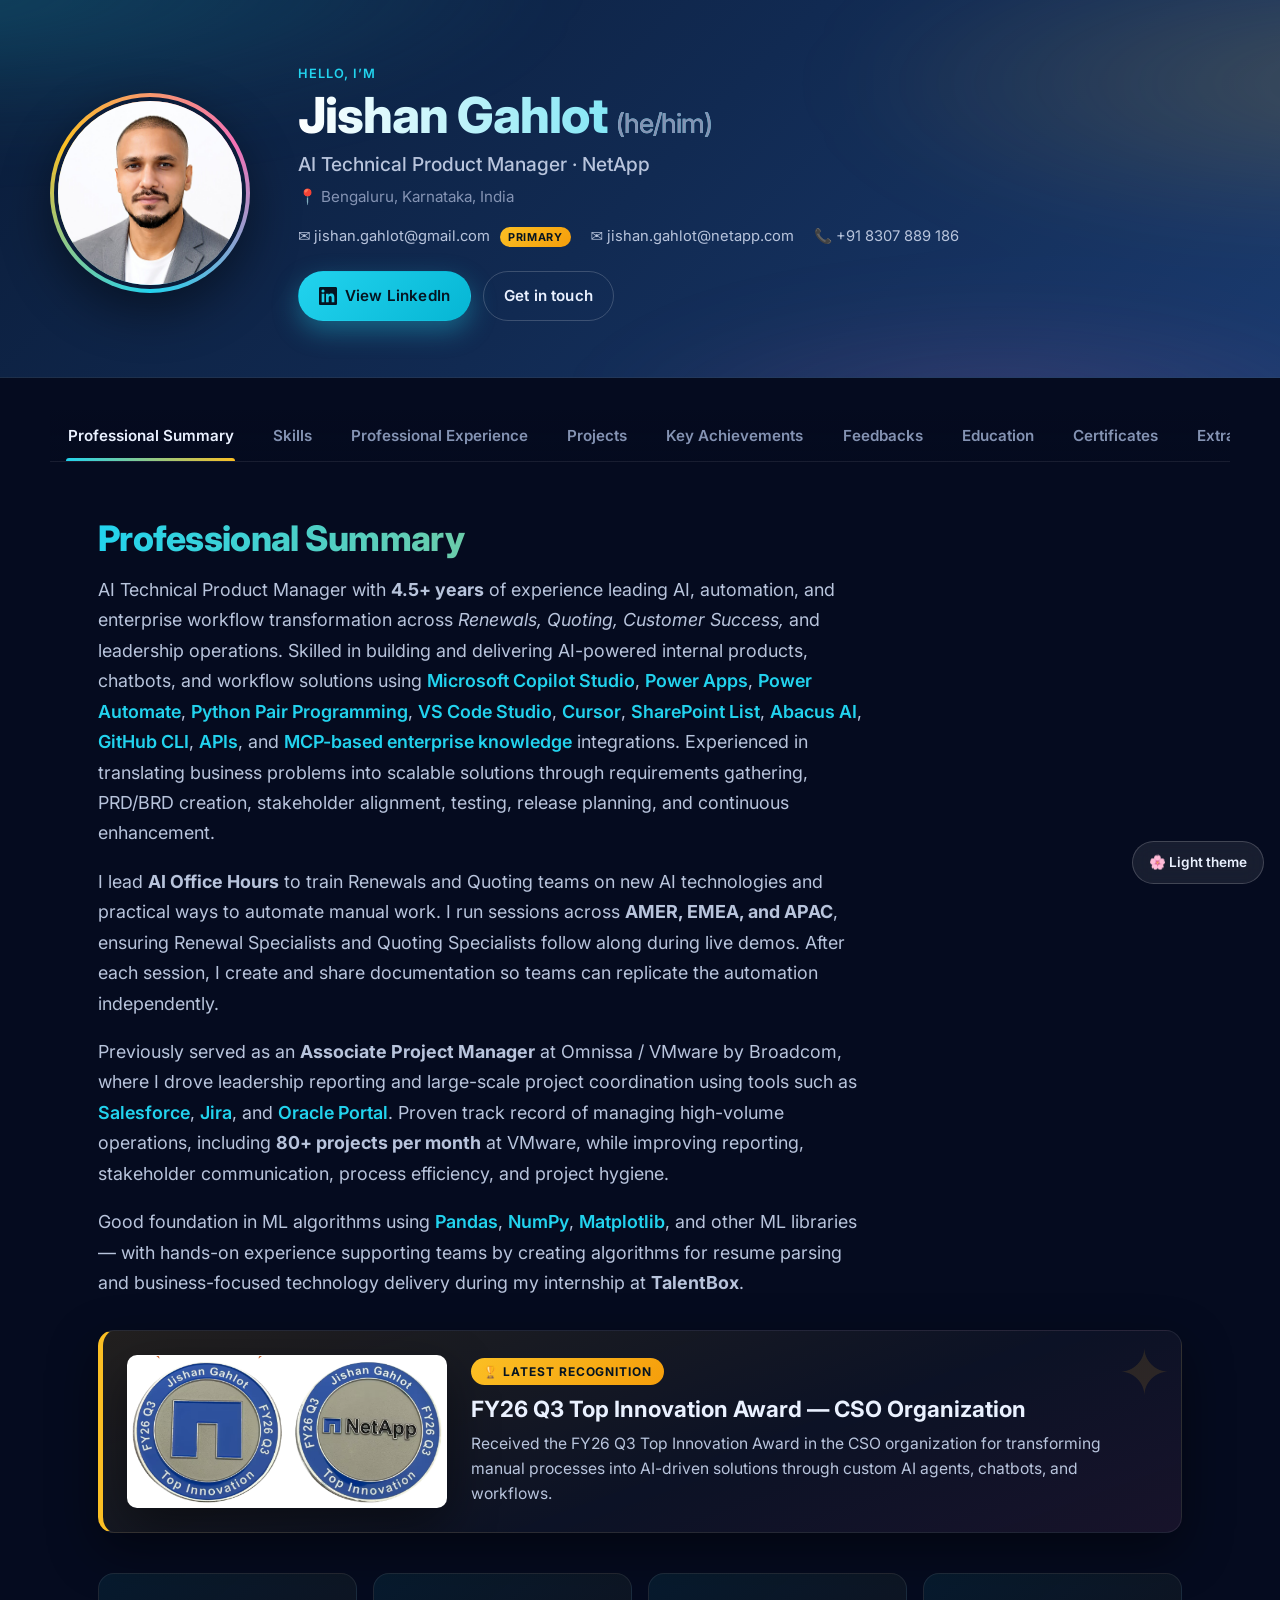
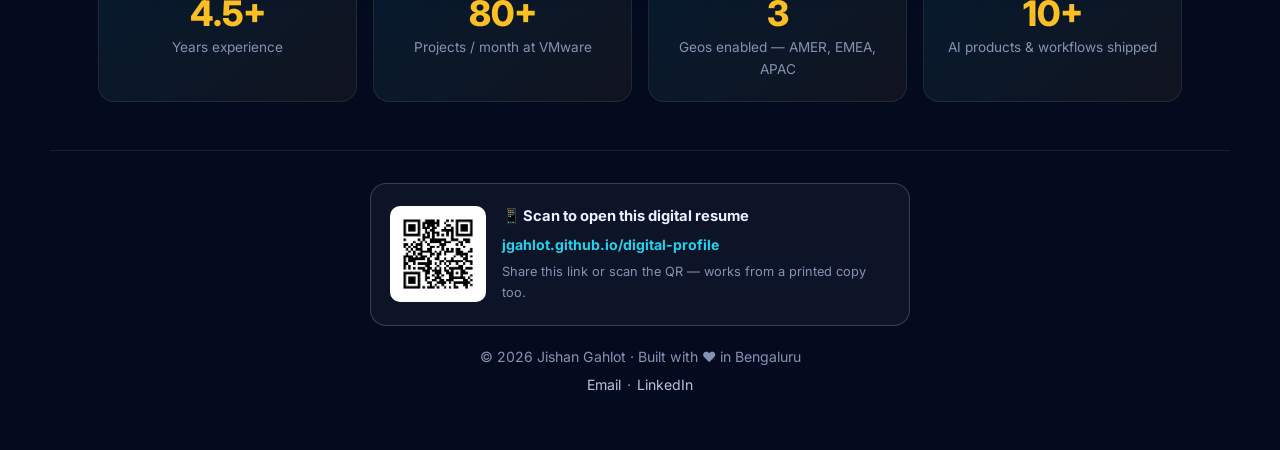
==== backup-dark/index.html @ 02ff3ec1 "Optimize new profile image and add circular popup lightbox Co-authored-by: Cursor <cursoragent@curso" ====
<!DOCTYPE html>
<html lang="en">
<head>
  <meta charset="UTF-8" />
  <meta name="viewport" content="width=device-width, initial-scale=1.0" />
  <meta name="description" content="Jishan Gahlot — AI Technical Product Manager at NetApp. Digital resume showcasing AI products, automation, and program management." />
  <title>Jishan Gahlot · AI Technical Product Manager</title>
  <link rel="stylesheet" href="styles.css" />
  <link rel="preconnect" href="https://fonts.googleapis.com" />
  <link rel="preconnect" href="https://fonts.gstatic.com" crossorigin />
  <link href="https://fonts.googleapis.com/css2?family=Inter:wght@300;400;500;600;700;800&family=JetBrains+Mono:wght@400;600&display=swap" rel="stylesheet" />
</head>
<body>
  <a class="skip-link" href="#main">Skip to content</a>
  <a class="theme-switch" href="../index.html" title="View Ghibli light theme">🌸 Light theme</a>

  <header class="hero" role="banner">
    <div class="hero__bg" aria-hidden="true"></div>
    <div class="hero__inner">
      <div class="hero__avatar">
        <img class="js-lightbox-trigger" src="../Jishan_Badge_Picture_optimized.jpg" alt="Portrait of Jishan Gahlot"
          width="800" height="800" fetchpriority="high" decoding="async"
          data-lightbox-src="../Jishan_Badge_Picture_popup.jpg"
          data-lightbox-alt="Portrait of Jishan Gahlot"
          data-lightbox-label="Open larger profile picture"
          data-lightbox-shape="circle" />
        <span class="hero__pulse" aria-hidden="true"></span>
      </div>
      <div class="hero__intro">
        <p class="hero__eyebrow">Hello, I&rsquo;m</p>
        <h1 class="hero__name">Jishan Gahlot <span class="hero__pronoun">(he/him)</span></h1>
        <p class="hero__title">AI Technical Product Manager · NetApp</p>
        <p class="hero__location">📍 Bengaluru, Karnataka, India</p>
        <ul class="hero__contact" aria-label="Contact information">
          <li><a href="mailto:jishan.gahlot@gmail.com">✉️ jishan.gahlot@gmail.com <span class="badge-primary">Primary</span></a></li>
          <li><a href="mailto:jishan.gahlot@netapp.com">✉️ jishan.gahlot@netapp.com</a></li>
          <li><a href="tel:+918307889186">📞 +91 8307 889 186</a></li>
        </ul>
        <div class="hero__actions">
          <a class="btn btn--primary" href="https://www.linkedin.com/in/jishangahlot" target="_blank" rel="noopener noreferrer" aria-label="Open LinkedIn profile in new tab">
            <svg viewBox="0 0 24 24" width="18" height="18" aria-hidden="true" fill="currentColor"><path d="M20.45 20.45h-3.55v-5.57c0-1.33-.02-3.04-1.85-3.04-1.85 0-2.13 1.45-2.13 2.94v5.67H9.37V9h3.41v1.56h.05c.47-.9 1.64-1.85 3.37-1.85 3.6 0 4.26 2.37 4.26 5.45v6.29zM5.34 7.43a2.06 2.06 0 1 1 0-4.12 2.06 2.06 0 0 1 0 4.12zM7.12 20.45H3.56V9h3.56v11.45zM22.22 0H1.77C.79 0 0 .77 0 1.72v20.56C0 23.23.79 24 1.77 24h20.45c.98 0 1.78-.77 1.78-1.72V1.72C24 .77 23.2 0 22.22 0z"/></svg>
            View LinkedIn
          </a>
          <a class="btn btn--ghost" href="mailto:jishan.gahlot@gmail.com">Get in touch</a>
        </div>
      </div>
    </div>
  </header>

  <main id="main">
    <nav class="tabs" role="tablist" aria-label="Resume sections">
      <button class="tab is-active" role="tab" aria-selected="true" aria-controls="panel-summary" id="tab-summary" tabindex="0">Professional Summary</button>
      <button class="tab" role="tab" aria-selected="false" aria-controls="panel-skills" id="tab-skills" tabindex="-1">Skills</button>
      <button class="tab" role="tab" aria-selected="false" aria-controls="panel-experience" id="tab-experience" tabindex="-1">Professional Experience</button>
      <button class="tab" role="tab" aria-selected="false" aria-controls="panel-projects" id="tab-projects" tabindex="-1">Projects</button>
      <button class="tab" role="tab" aria-selected="false" aria-controls="panel-achievements" id="tab-achievements" tabindex="-1">Key Achievements</button>
      <button class="tab" role="tab" aria-selected="false" aria-controls="panel-feedbacks" id="tab-feedbacks" tabindex="-1">Feedbacks</button>
      <button class="tab" role="tab" aria-selected="false" aria-controls="panel-education" id="tab-education" tabindex="-1">Education</button>
      <button class="tab" role="tab" aria-selected="false" aria-controls="panel-certificates" id="tab-certificates" tabindex="-1">Certificates</button>
      <button class="tab" role="tab" aria-selected="false" aria-controls="panel-extras" id="tab-extras" tabindex="-1">Extra-Curricular</button>
    </nav>

    <section class="panels">
      <!-- Summary -->
      <article class="panel is-active" role="tabpanel" id="panel-summary" aria-labelledby="tab-summary">
        <h2 class="panel__title">Professional Summary</h2>
        <p class="panel__lead">
          AI Technical Product Manager with <strong>4.5+ years</strong> of experience leading AI, automation, and enterprise workflow transformation across <em>Renewals, Quoting, Customer Success,</em> and leadership operations. Skilled in building and delivering AI-powered internal products, chatbots, and workflow solutions using
          <span class="hl">Microsoft Copilot Studio</span>, <span class="hl">Power Apps</span>,
          <span class="hl">Power Automate</span>, <span class="hl">Python Pair Programming</span>,
          <span class="hl">VS Code Studio</span>, <span class="hl">Cursor</span>,
          <span class="hl">SharePoint List</span>, <span class="hl">Abacus AI</span>,
          <span class="hl">GitHub CLI</span>, <span class="hl">APIs</span>, and
          <span class="hl">MCP-based enterprise knowledge</span> integrations. Experienced in translating business problems into scalable solutions through requirements gathering, PRD/BRD creation, stakeholder alignment, testing, release planning, and continuous enhancement.
        </p>
        <p class="panel__lead">
          I lead <strong>AI Office Hours</strong> to train Renewals and Quoting teams on new AI technologies and practical ways to automate manual work. I run sessions across <strong>AMER, EMEA, and APAC</strong>, ensuring Renewal Specialists and Quoting Specialists follow along during live demos. After each session, I create and share documentation so teams can replicate the automation independently.
        </p>
        <p class="panel__lead">
          Previously served as an <strong>Associate Project Manager</strong> at Omnissa / VMware by Broadcom, where I drove leadership reporting and large-scale project coordination using tools such as <span class="hl">Salesforce</span>, <span class="hl">Jira</span>, and <span class="hl">Oracle Portal</span>. Proven track record of managing high-volume operations, including <strong>80+ projects per month</strong> at VMware, while improving reporting, stakeholder communication, process efficiency, and project hygiene.
        </p>
        <p class="panel__lead">
          Good foundation in ML algorithms using <span class="hl">Pandas</span>, <span class="hl">NumPy</span>, <span class="hl">Matplotlib</span>, and other ML libraries — with hands-on experience supporting teams by creating algorithms for resume parsing and business-focused technology delivery during my internship at <strong>TalentBox</strong>.
        </p>

        <div class="featured-award">
          <div class="featured-award__media">
            <img src="../Award.png" alt="FY26 Q3 Top Innovation Award certificate presented to Jishan Gahlot" loading="lazy" />
          </div>
          <div class="featured-award__body">
            <span class="featured-award__ribbon">🏆 Latest Recognition</span>
            <h3>FY26 Q3 Top Innovation Award — CSO Organization</h3>
            <p>Received the FY26 Q3 Top Innovation Award in the CSO organization for transforming manual processes into AI-driven solutions through custom AI agents, chatbots, and workflows.</p>
          </div>
        </div>

        <div class="stats">
          <div class="stat"><span class="stat__num">4.5+</span><span class="stat__lbl">Years experience</span></div>
          <div class="stat"><span class="stat__num">80+</span><span class="stat__lbl">Projects / month at VMware</span></div>
          <div class="stat"><span class="stat__num">3</span><span class="stat__lbl">Geos enabled — AMER, EMEA, APAC</span></div>
          <div class="stat"><span class="stat__num">10+</span><span class="stat__lbl">AI products &amp; workflows shipped</span></div>
        </div>
      </article>

      <!-- Skills -->
      <article class="panel" role="tabpanel" id="panel-skills" aria-labelledby="tab-skills" hidden>
        <h2 class="panel__title">Skills</h2>
        <p class="panel__lead">A blend of product leadership, AI engineering, and operational excellence.</p>

        <div class="skill-groups">
          <div class="skill-group">
            <h3>AI &amp; Automation</h3>
            <ul class="chips">
              <li>Copilot Studio</li><li>Abacus AI</li><li>AI Agents</li>
              <li>Prompt Engineering</li><li>Power Automate</li><li>Power Apps</li>
              <li>APIs &amp; MCP</li><li>AI Engineering</li><li>AI Automation</li>
            </ul>
          </div>
          <div class="skill-group">
            <h3>Product &amp; Program Management</h3>
            <ul class="chips">
              <li>Product / Program Management</li><li>Agile &amp; Waterfall</li>
              <li>OKRs &amp; KPIs</li><li>JIRA</li><li>Confluence</li>
              <li>MS Project, Loop, Lists</li><li>Project Planning &amp; Docs</li>
              <li>PRD / BRD</li><li>Stakeholder Management</li>
              <li>Customer Success Management</li><li>Product Delivery</li>
              <li>Continuous Enhancement</li>
            </ul>
          </div>
          <div class="skill-group">
            <h3>Data &amp; Engineering</h3>
            <ul class="chips">
              <li>Python (Pair Programming)</li><li>Pandas</li><li>NumPy</li>
              <li>Matplotlib</li><li>Data Science</li><li>Machine Learning</li>
              <li>JSON</li><li>Oracle CPQ</li><li>Node.js</li>
            </ul>
          </div>
          <div class="skill-group">
            <h3>Enterprise Platforms</h3>
            <ul class="chips">
              <li>Salesforce SFDC</li><li>SPARK</li><li>Microsoft Teams</li>
              <li>SharePoint</li><li>Power BI</li><li>Business Automation</li>
              <li>Operational Process</li>
            </ul>
          </div>
          <div class="skill-group">
            <h3>Leadership &amp; Delivery</h3>
            <ul class="chips">
              <li>Cross-functional Team Leadership</li><li>Software Developer Management</li>
              <li>Stakeholder Reviews</li><li>Project Review / Hygiene</li>
              <li>Requirements Gathering</li>
            </ul>
          </div>
        </div>
      </article>

      <!-- Experience -->
      <article class="panel" role="tabpanel" id="panel-experience" aria-labelledby="tab-experience" hidden>
        <h2 class="panel__title">Professional Experience</h2>

        <ol class="timeline">
          <li class="tl-item">
            <div class="tl-marker" aria-hidden="true"></div>
            <div class="tl-card">
              <header class="tl-head">
                <h3>AI Technical Product Manager</h3>
                <p class="tl-meta">NetApp India Pvt. Ltd. · Bengaluru · Hybrid</p>
                <span class="tl-date">Dec 2024 — Present</span>
              </header>
              <ul class="tl-bullets">
                <li>Lead design &amp; delivery of AI-powered internal products for Renewals, Quoting, Customer Success, and leadership using Copilot Studio, Power Apps, Power Automate, Teams, Python, SharePoint, Power BI, and Abacus AI.</li>
                <li>Drive AI enablement &amp; adoption via recurring office hours, best-practice sessions, use-case coaching, and feature awareness across global teams.</li>
                <li>Partner with engineering to integrate MCP-based enterprise knowledge sources into Copilot Studio for in-Teams AI assistants.</li>
                <li>Manage end-to-end delivery — requirements, PRD/BRD, reviews, testing, release comms, and continuous enhancement.</li>
                <li>Primary point of contact for Salesforce (SFDC / SPARK) demand intake, troubleshooting, and escalation across CSM, Renewals, and Quoting.</li>
              </ul>

              <h4 class="tl-sub">Selected AI products &amp; workflows shipped</h4>
              <div class="projects">
                <div class="project">
                  <h5>Quoting Policy Chatbot</h5>
                  <p>Copilot Studio agent in Teams delivering instant policy-based answers, renewal guidance, RPP lookup, and quote comparison during live customer conversations.</p>
                </div>
                <div class="project">
                  <h5>IB Review AI Agent</h5>
                  <p>Classifies at-risk accounts (Concerning / Cautious) from SPARK CSM notes; weekly redeploy to surface insights to Geo leaders. Built in Abacus AI &amp; Copilot Studio for platform-fit comparison.</p>
                </div>
                <div class="project">
                  <h5>IB Review AI Workflow</h5>
                  <p>Automated Geo-specific (APAC / EMEA / AMER) at-risk customer reports + tailored emails to leadership — proactive distribution via Abacus AI scheduled trigger and Copilot CLI.</p>
                </div>
                <div class="project">
                  <h5>PVR Justification AI Agent</h5>
                  <p>Reviews uploaded PVR documents against policy criteria and returns structured pre-submission assessments — helping Renewals validate request quality before submission.</p>
                </div>
                <div class="project">
                  <h5>$0 PVR Tracking &amp; Review Agent</h5>
                  <p>Conversational tracker in Teams (Copilot Studio + SharePoint + Power Automate) for approvals, pending requests, rejections, aging, and overall status.</p>
                </div>
                <div class="project">
                  <h5>Quote Validation Tool — Modernized</h5>
                  <p>Modernized legacy Python solution: upgraded libraries, updated Oracle connectivity (thick client), rebuilt as browser-based local experience — improved usability &amp; scalability.</p>
                </div>
                <div class="project">
                  <h5>Customer Sentiment &amp; Account Health</h5>
                  <p>AI-driven sentiment + churn-risk insights at Geo and District levels for Renewals, CSM, and SAM leadership ahead of renewal planning.</p>
                </div>
              </div>

              <p class="tl-stack"><strong>Core stack:</strong> Copilot Studio · Power Apps · Power Automate · SharePoint · Abacus AI · Python · Pandas · NumPy · Matplotlib · JSON · API &amp; MCP · Oracle CPQ · Salesforce (SFDC / SPARK) · PRD / BRD</p>
            </div>
          </li>

          <li class="tl-item">
            <div class="tl-marker" aria-hidden="true"></div>
            <div class="tl-card">
              <header class="tl-head">
                <h3>Technical Program Manager</h3>
                <p class="tl-meta">NetApp India Pvt. Ltd. · Bengaluru</p>
                <span class="tl-date">NetApp · earlier tenure</span>
              </header>
              <ul class="tl-bullets">
                <li>Guided business users on applying AI capabilities in day-to-day workflows; supported readiness for AI-driven transformation.</li>
                <li>Managed recurring customer onboarding &amp; sentiment reporting — leadership-ready reports for tracking and decision support.</li>
                <li>Performed churn tracking and customer trend analysis to give leadership visibility into movement, sentiment, and retention risks.</li>
                <li>Coordinated CSM onboarding updates &amp; Salesforce process changes — report prep, stakeholder communication, validation.</li>
                <li>Supported operational process improvement by aligning reporting, stakeholder requests, and system update validation with business needs.</li>
              </ul>
            </div>
          </li>

          <li class="tl-item">
            <div class="tl-marker" aria-hidden="true"></div>
            <div class="tl-card">
              <header class="tl-head">
                <h3>Associate Project Manager</h3>
                <p class="tl-meta">Omnissa · VMware by Broadcom · Bengaluru · Hybrid</p>
                <span class="tl-date">Sep 2021 — Dec 2024</span>
              </header>
              <ul class="tl-bullets">
                <li>Omnissa became a standalone organization derived from VMware by Broadcom.</li>
                <li>Led and coordinated digital workspace project management activities end-to-end.</li>
                <li>Utilized tools like <strong>PSXi JIRA, Oracle ERP, Salesforce (SFDC)</strong>, and Microsoft List, Project, and Excel for project tracking and reporting; created new projects on Salesforce (SFDC) and initiated the process.</li>
                <li>Managed project timelines, budgets, and resources for successful delivery.</li>
                <li>Successfully managed and coordinated an average of <strong>80 projects per month</strong>, overseeing all phases from initiation to closure.</li>
                <li>Conducted weekly performance analysis and recommended improvements.</li>
                <li>Served as the primary client contact, ensuring high-quality service.</li>
                <li>Monitored project health, progress, and financials, proactively addressing risks.</li>
                <li>Facilitated communication between consultants and clients for alignment.</li>
                <li>Delivered weekly status reports highlighting progress and next steps.</li>
              </ul>
            </div>
          </li>

          <li class="tl-item">
            <div class="tl-marker" aria-hidden="true"></div>
            <div class="tl-card">
              <header class="tl-head">
                <h3>Data Scientist, Intern</h3>
                <p class="tl-meta">Talentbox Labs · Bengaluru · Online</p>
                <span class="tl-date">Jul 2020 — Dec 2020</span>
              </header>
              <ul class="tl-bullets">
                <li>6-month internship spanning Data Science, Machine Learning, and Web Scraping.</li>
                <li>Developed and implemented ML algorithms that improved resume parsing accuracy.</li>
                <li>Conducted sentiment analysis on parsed resumes to surface actionable insights.</li>
                <li>Consistently exceeded expectations and delivered the project on time.</li>
              </ul>
            </div>
          </li>
        </ol>
      </article>

      <!-- Projects -->
      <article class="panel" role="tabpanel" id="panel-projects" aria-labelledby="tab-projects" hidden>
        <h2 class="panel__title">Projects</h2>
        <p class="panel__lead">A detailed look at the AI products and workflows I&rsquo;ve designed, built, and shipped — what each does, who it helps, and how it works under the hood.</p>

        <div class="proj-grid">

          <article class="proj-card">
            <header class="proj-card__head">
              <h3>Quoting Policy Chatbot</h3>
              <ul class="proj-tags"><li>Copilot Studio</li><li>Microsoft Teams</li><li>RPP data</li></ul>
            </header>
            <p class="proj-lead"><strong>What I built —</strong> A Copilot Studio AI agent that provides instant, policy-based answers to support Renewal and Quoting teams during live customer conversations.</p>
            <div class="proj-meta">
              <div><span class="proj-meta__label">Who it helps</span><p>Renewal Specialists, Quoting Specialists, and stakeholders who need fast access to policy and configuration details.</p></div>
              <div><span class="proj-meta__label">When to use</span><p>When a specialist needs quick policy clarification, RPP data lookup, or fast validation support without manual file searching.</p></div>
            </div>
            <div class="proj-how">
              <span class="proj-meta__label">How it works</span>
              <ol>
                <li>Ask a question in the chatbot (Teams / Copilot).</li>
                <li>Retrieve policy answers and RPP details (including item-number configurations).</li>
                <li>Upload old vs. new quotes to compare differences (quote validation support).</li>
              </ol>
            </div>
            <div class="proj-foot">
              <div><span class="proj-meta__label">Inputs</span><p>User questions, RPP data sources / files, and optional quote files (old and new).</p></div>
              <div><span class="proj-meta__label">Outputs</span><p>Instant answers, configuration details, and quote comparison results.</p></div>
              <div><span class="proj-meta__label">Tools / Integrations</span><p>Copilot Studio; Microsoft Teams / Copilot. Extensible to Salesforce, Microsoft tools, Oracle, and other systems.</p></div>
            </div>
            <p class="proj-status"><strong>Status / Notes:</strong> Designed for fast access during calls and to reduce manual searching in large files.</p>
          </article>

          <article class="proj-card">
            <header class="proj-card__head">
              <h3>IB Review AI Agent</h3>
              <ul class="proj-tags"><li>Abacus AI</li><li>Copilot Studio</li><li>SPARK</li><li>Weekly refresh</li></ul>
            </header>
            <p class="proj-lead"><strong>What I built —</strong> An AI agent that monitors at-risk customers using the IB Review data file in SPARK and surfaces actionable insights for leaders.</p>
            <div class="proj-meta">
              <div><span class="proj-meta__label">Who it helps</span><p>Geo leaders, managers, and stakeholders who need visibility into customer risk signals captured by CSMs.</p></div>
              <div><span class="proj-meta__label">When to use</span><p>When reviewing customer health / risk trends and prioritizing outreach across regions and districts.</p></div>
            </div>
            <div class="proj-how">
              <span class="proj-meta__label">How it works</span>
              <ol>
                <li>Consumes the IB Review file from SPARK (CSM call notes / inputs).</li>
                <li>Classifies accounts — Concerning / Cautious as at-risk; Neutral / Positive otherwise.</li>
                <li>Publishes refreshed insights after the weekly data update.</li>
              </ol>
            </div>
            <div class="proj-foot">
              <div><span class="proj-meta__label">Inputs</span><p>IB Review data file in SPARK; CSM-provided customer notes / signals.</p></div>
              <div><span class="proj-meta__label">Outputs</span><p>Customer risk classification and an at-a-glance view for monitoring by Geo / district.</p></div>
              <div><span class="proj-meta__label">Tools / Platforms</span><p>Implemented in both Abacus AI and Copilot Studio to compare platform fit and user experience.</p></div>
            </div>
            <p class="proj-status"><strong>Refresh cadence:</strong> Source file is refreshed every Monday; I redeploy the agent weekly for updated insights.</p>
          </article>

          <article class="proj-card">
            <header class="proj-card__head">
              <h3>IB Review AI Workflow</h3>
              <ul class="proj-tags"><li>Abacus AI</li><li>Copilot CLI</li><li>Excel</li><li>Automated email</li></ul>
            </header>
            <p class="proj-lead"><strong>What I built —</strong> An automated workflow version of the IB Review AI Agent that proactively emails at-risk customer details to Renewals Geo leaders.</p>
            <div class="proj-meta">
              <div><span class="proj-meta__label">Who it helps</span><p>Renewals Geo leaders and managers who need scheduled visibility into at-risk accounts.</p></div>
              <div><span class="proj-meta__label">When to use</span><p>When you want proactive, recurring distribution of at-risk accounts (instead of users opening a tool and checking manually).</p></div>
            </div>
            <div class="proj-how">
              <span class="proj-meta__label">How it works</span>
              <ol>
                <li>Identifies at-risk accounts (Concerning and Cautious).</li>
                <li>Filters by Renewals Geo (APAC, EMEA, AMER).</li>
                <li>Generates three separate &ldquo;At-Risk&rdquo; Excel files — one per Geo.</li>
                <li>Drafts a tailored email per Geo and sends it with the file attached.</li>
              </ol>
            </div>
            <div class="proj-foot">
              <div><span class="proj-meta__label">Inputs</span><p>IB Review dataset; classification logic; Geo mapping for APAC / EMEA / AMER.</p></div>
              <div><span class="proj-meta__label">Outputs</span><p>3 Geo-specific Excel files + 3 emails sent to the appropriate Geo leaders.</p></div>
              <div><span class="proj-meta__label">Platforms</span><p>Abacus AI (scheduled trigger, daily emails) and Copilot CLI (local command to trigger and send emails).</p></div>
            </div>
            <p class="proj-status"><strong>Status / Notes:</strong> Copilot CLI is a good short-term option (runs locally); Abacus AI supports fully scheduled delivery.</p>
          </article>

          <article class="proj-card">
            <header class="proj-card__head">
              <h3>PVR Justification AI Agent</h3>
              <ul class="proj-tags"><li>Abacus AI</li><li>Copilot Studio</li><li>PDF parsing</li></ul>
            </header>
            <p class="proj-lead"><strong>What I built —</strong> An AI agent that helps the Renewals team validate PVR requests before submission by checking whether the request aligns with defined policy criteria.</p>
            <div class="proj-meta">
              <div><span class="proj-meta__label">Who it helps</span><p>Renewals team members preparing PVR submissions and seeking faster, policy-aligned validation.</p></div>
              <div><span class="proj-meta__label">When to use</span><p>Before submitting a PVR, to quickly assess whether the justification and details are aligned with approval criteria.</p></div>
            </div>
            <div class="proj-how">
              <span class="proj-meta__label">How it works</span>
              <ol>
                <li>User uploads the PVR document(s).</li>
                <li>The agent reviews the PVR PDF and checks it against the decision conditions.</li>
                <li>The agent returns a policy-based assessment of whether the request is likely to meet the criteria.</li>
              </ol>
            </div>
            <div class="proj-foot">
              <div><span class="proj-meta__label">Inputs</span><p>PVR documents (PDF) and defined policy criteria / decision conditions.</p></div>
              <div><span class="proj-meta__label">Outputs</span><p>A structured assessment indicating alignment with criteria, supporting decision-making before submission.</p></div>
              <div><span class="proj-meta__label">Tools / Platforms</span><p>Built in both Abacus AI and Copilot Studio.</p></div>
            </div>
            <p class="proj-status"><strong>Notes:</strong> Uses decision conditions I trained based on information provided by Herb.</p>
          </article>

          <article class="proj-card">
            <header class="proj-card__head">
              <h3>$0 PVR Tracking &amp; Review AI Agent</h3>
              <ul class="proj-tags"><li>Copilot Studio</li><li>Microsoft Teams</li><li>SharePoint</li><li>Power Automate</li></ul>
            </header>
            <p class="proj-lead"><strong>What I built —</strong> A Copilot Studio AI agent in Microsoft Teams that helps the Renewals team track $0 PVR approvals end-to-end through a conversational experience.</p>
            <div class="proj-meta">
              <div><span class="proj-meta__label">Who it helps</span><p>Renewals team, Geo leaders, and stakeholders monitoring approvals, rejections, pending items, and aging.</p></div>
              <div><span class="proj-meta__label">Problem / Current state</span><p>Approvers respond via email; responses are captured in a SharePoint list via Power Automate. Stakeholders then review the list manually to track status.</p></div>
            </div>
            <div class="proj-how">
              <span class="proj-meta__label">How it works</span>
              <ol>
                <li>User asks the chatbot for PVR status and approval progress.</li>
                <li>The agent retrieves relevant records from the SharePoint list (captured via Power Automate).</li>
                <li>The agent summarizes status in a clear, conversational format.</li>
              </ol>
            </div>
            <div class="proj-foot">
              <div><span class="proj-meta__label">Inputs</span><p>SharePoint list entries (approval status) populated by Power Automate from email responses.</p></div>
              <div><span class="proj-meta__label">Outputs</span><p>Real-time tracking answers in Teams — approvals, pending, rejections, dates, and overall status.</p></div>
              <div><span class="proj-meta__label">Tools / Integrations</span><p>Copilot Studio + Microsoft Teams; SharePoint List + Power Automate for status capture.</p></div>
            </div>
            <p class="proj-status"><strong>Status / Next steps:</strong> Prototype ready and working; awaiting Renewals team feedback before rolling out to the full team.</p>
          </article>

          <article class="proj-card">
            <header class="proj-card__head">
              <h3>Quote Validation Tool</h3>
              <ul class="proj-tags"><li>Python</li><li>Oracle (thick client)</li><li>Browser-local</li><li>Modernization</li></ul>
            </header>
            <p class="proj-lead"><strong>What I built —</strong> Modernized a legacy Python-based quote validation solution and rebuilt it to run in a browser locally, with a plan to deploy it on a server for broader use.</p>
            <div class="proj-meta">
              <div><span class="proj-meta__label">Who it helps</span><p>Teams that need a scalable quote validation capability without per-user installation overhead.</p></div>
              <div><span class="proj-meta__label">Problem / Current state</span><p>The IBX team shared a legacy codebase with outdated libraries. It previously ran as local scripts requiring installation on each machine, limiting usage to individual setups.</p></div>
            </div>
            <div class="proj-how">
              <span class="proj-meta__label">What I changed</span>
              <ol>
                <li>Reviewed the full codebase and upgraded it to the latest Python version.</li>
                <li>Removed outdated libraries and updated the Oracle database connection.</li>
                <li>Rebuilt the solution to run locally in a browser.</li>
              </ol>
            </div>
            <div class="proj-foot">
              <div><span class="proj-meta__label">Key challenge</span><p>Many legacy libraries were only compatible with earlier Python releases; upgrading and validating the end-to-end solution took ~1 month.</p></div>
              <div><span class="proj-meta__label">Dependencies</span><p>Oracle database client installation was required during testing. The legacy solution used a thin client; the updated program runs on the Oracle thick client.</p></div>
              <div><span class="proj-meta__label">Status / Next steps</span><p>Runs successfully on my local machine. Next: deploy to a virtual server so others can use and test it.</p></div>
            </div>
            <p class="proj-status"><strong>Notes:</strong> Identifying the right team at NetApp to support server deployment.</p>
          </article>

        </div>
      </article>

      <!-- Achievements -->
      <article class="panel" role="tabpanel" id="panel-achievements" aria-labelledby="tab-achievements" hidden>
        <h2 class="panel__title">Key Achievements</h2>

        <ul class="achievements">
          <li class="achv">
            <div class="achv__body">
              <h3>🏆 FY26 Q3 Top Innovation Award — CSO Organization</h3>
              <p>
                Received the FY26 Q3 Top Innovation Award in the CSO organization for transforming manual processes into AI-driven solutions through custom AI agents, chatbots, and workflows.
              </p>
              <figure class="achv__figure">
                <img src="../Award.png" alt="FY26 Q3 Top Innovation Award certificate presented to Jishan Gahlot" loading="lazy" />
                <figcaption>FY26 Q3 Top Innovation Award · NetApp CSO</figcaption>
              </figure>
            </div>
          </li>
          <li class="achv">
            <div class="achv__body">
              <h3>🚀 Promotion: Technical Associate Consultant → Technical Project / Program Manager</h3>
              <p>Successfully transitioned roles, reflecting outstanding performance and capability demonstrated as an Associate Consultant.</p>
            </div>
          </li>
          <li class="achv">
            <div class="achv__body">
              <h3>💬 Customer Recognition</h3>
              <p>Received great feedback from customers after successfully completing the project — a testament to consistent delivery and client partnership. Please review the feedback I have received during my time at VMware — <a href="https://sites.google.com/view/jishan-feedback/home" target="_blank" rel="noopener noreferrer">View customer feedback ↗</a>.</p>
            </div>
          </li>
        </ul>
      </article>

      <!-- Feedbacks -->
      <article class="panel" role="tabpanel" id="panel-feedbacks" aria-labelledby="tab-feedbacks" hidden>
        <h2 class="panel__title">Feedbacks</h2>
        <p class="feedbacks__intro">Kind words and recognition shared by colleagues and customers I&rsquo;ve had the pleasure to work with. Click any image to zoom in.</p>
        <div class="feedbacks-scroll">
          <figure class="feedback-card">
            <img class="feedback-img" src="../Feedbacks/Hayley_Feedback.png" alt="Feedback from Hayley" loading="lazy" />
            <figcaption>Hayley</figcaption>
          </figure>
          <figure class="feedback-card">
            <img class="feedback-img" src="../Feedbacks/Katrina_Feedback.png" alt="Feedback from Katrina" loading="lazy" />
            <figcaption>Katrina</figcaption>
          </figure>
          <figure class="feedback-card">
            <img class="feedback-img" src="../Feedbacks/Novi_Feedback.png" alt="Feedback from Novi" loading="lazy" />
            <figcaption>Novi</figcaption>
          </figure>
          <figure class="feedback-card">
            <img class="feedback-img" src="../Feedbacks/Sam_Feedback.png" alt="Feedback from Sam" loading="lazy" />
            <figcaption>Sam</figcaption>
          </figure>
          <figure class="feedback-card">
            <img class="feedback-img" src="../Feedbacks/Zameer_Feedback.png" alt="Feedback from Zameer" loading="lazy" />
            <figcaption>Zameer</figcaption>
          </figure>
        </div>

        <h3 class="feedbacks__subtitle">Feedbacks in VMware from the customers</h3>
        <div class="feedbacks-scroll">
          <figure class="feedback-card">
            <img class="feedback-img" src="../Feedbacks/VMware_Customer_Feedback_1.png" alt="VMware customer feedback 1" loading="lazy" />
          </figure>
          <figure class="feedback-card">
            <img class="feedback-img" src="../Feedbacks/VMware_Customer_Feedback_2.png" alt="VMware customer feedback 2" loading="lazy" />
          </figure>
          <figure class="feedback-card">
            <img class="feedback-img" src="../Feedbacks/VMware_Customer_Feedback_3.png" alt="VMware customer feedback 3" loading="lazy" />
          </figure>
          <figure class="feedback-card">
            <img class="feedback-img" src="../Feedbacks/VMware_Customer_Feedback_4.png" alt="VMware customer feedback 4" loading="lazy" />
          </figure>
          <figure class="feedback-card">
            <img class="feedback-img" src="../Feedbacks/VMware_Customer_Feedback_5.png" alt="VMware customer feedback 5" loading="lazy" />
          </figure>
          <figure class="feedback-card">
            <img class="feedback-img" src="../Feedbacks/VMware_Customer_Feedback_6.png" alt="VMware customer feedback 6" loading="lazy" />
          </figure>
          <figure class="feedback-card">
            <img class="feedback-img" src="../Feedbacks/VMware_Customer_Feedback_7.png" alt="VMware customer feedback 7" loading="lazy" />
          </figure>
          <figure class="feedback-card">
            <img class="feedback-img" src="../Feedbacks/VMware_Customer_Feedback_8.png" alt="VMware customer feedback 8" loading="lazy" />
          </figure>
          <figure class="feedback-card">
            <img class="feedback-img" src="../Feedbacks/VMware_Customer_Feedback_9.png" alt="VMware customer feedback 9" loading="lazy" />
          </figure>
          <figure class="feedback-card">
            <img class="feedback-img" src="../Feedbacks/VMware_Customer_Feedback_10.png" alt="VMware customer feedback 10" loading="lazy" />
          </figure>
          <figure class="feedback-card">
            <img class="feedback-img" src="../Feedbacks/VMware_Customer_Feedback_11.png" alt="VMware customer feedback 11" loading="lazy" />
          </figure>
          <figure class="feedback-card">
            <img class="feedback-img" src="../Feedbacks/VMware_Customer_Feedback_12.png" alt="VMware customer feedback 12" loading="lazy" />
          </figure>
        </div>
      </article>

      <!-- Education -->
      <article class="panel" role="tabpanel" id="panel-education" aria-labelledby="tab-education" hidden>
        <h2 class="panel__title">Education</h2>
        <div class="edu-grid">
          <div class="edu-card">
            <h3>Bachelor of Technology (BTech)</h3>
            <p class="edu-card__sub">Computer Science and Engineering</p>
            <p class="edu-card__inst">Noida Institute of Engineering &amp; Technology · Greater Noida</p>
            <span class="edu-card__date">Sep 2018 — Sep 2021</span>
          </div>
          <div class="edu-card">
            <h3>Polytechnic Diploma</h3>
            <p class="edu-card__sub">Computer Science Engineering</p>
            <p class="edu-card__inst">Prince Institute of Innovative Technology · Greater Noida</p>
            <span class="edu-card__date">Jun 2015 — Sep 2018</span>
          </div>
          <div class="edu-card">
            <h3>Secondary School</h3>
            <p class="edu-card__sub">Physics, Chemistry, Mathematics &amp; English</p>
            <p class="edu-card__inst">Delhi Public School · Hapur</p>
            <span class="edu-card__date">2013 — 2015</span>
          </div>
        </div>
      </article>

      <!-- Certificates -->
      <article class="panel" role="tabpanel" id="panel-certificates" aria-labelledby="tab-certificates" hidden>
        <h2 class="panel__title">Certificates</h2>
        <ul class="cert-grid">
          <li class="cert"><span class="cert__icon">🎓</span><div><h3>Google Project Management Specialization</h3><p>Google</p></div></li>
          <li class="cert"><span class="cert__icon">🤖</span><div><h3>Generative AI in Project Management</h3><p>PMI</p></div></li>
          <li class="cert"><span class="cert__icon">📊</span><div><h3>Complete Data Science &amp; ML Bootcamp</h3><p>Udemy</p></div></li>
          <li class="cert"><span class="cert__icon">📈</span><div><h3>Machine Learning — Linear Regression</h3><p>Analyttica</p></div></li>
          <li class="cert"><span class="cert__icon">🐍</span><div><h3>Python with Machine Learning — Summer Internship</h3><p>SoftPro India Computer Technologies Pvt. Ltd.</p></div></li>
          <li class="cert"><span class="cert__icon">📑</span><div><h3>Data Analysis using Excel Skills — Job Simulation</h3><p>JP Morgan Chase &amp; Co. (Forage)</p></div></li>
          <li class="cert"><span class="cert__icon">🔄</span><div><h3>Software Development Life Cycle</h3><p>LinkedIn</p></div></li>
          <li class="cert"><span class="cert__icon">🖥️</span><div><h3>VMware Certified Professional (VCP) — Digital Workspace</h3><p>VMware Inc.</p></div></li>
          <li class="cert"><span class="cert__icon">🛠️</span><div><h3>VCS: Workspace ONE Troubleshooting 2023</h3><p>VMware Inc.</p></div></li>
          <li class="cert"><span class="cert__icon">✨</span><div><h3>Prompt Designing in Vertex AI</h3><p>Google</p></div></li>
        </ul>
      </article>

      <!-- Extra-Curricular -->
      <article class="panel" role="tabpanel" id="panel-extras" aria-labelledby="tab-extras" hidden>
        <h2 class="panel__title">Extra-Curricular</h2>
        <ul class="extras">
          <li><span class="extras__emoji">🤝</span><p>Actively volunteer in <strong>NetApp Serves</strong> initiatives, contributing to various Volunteer Time Off (VTO) events.</p></li>
          <li><span class="extras__emoji">👋</span><p>Facilitate onboarding sessions for new hires at NetApp, ensuring a smooth and welcoming first-day experience.</p></li>
          <li><span class="extras__emoji">🎤</span><p>Regularly host workshops and departmental all-hands for the Quoting and Customer Success team, enhancing engagement and communication.</p></li>
          <li><span class="extras__emoji">🎲</span><p>Organized and hosted bi-weekly Friday trivia games at Omnissa (formerly VMware) to foster team bonding and morale.</p></li>
          <li><span class="extras__emoji">🌐</span><p>Run <strong>AI Office Hours</strong> across AMER, EMEA, and APAC — live, follow-along demos for Renewal &amp; Quoting Specialists, with post-session documentation enabling repeatable, self-serve adoption.</p></li>
        </ul>
      </article>
    </section>
  </main>

  <footer class="footer">
    <div class="share">
      <div class="share__qr">
        <img src="../qr.png" alt="QR code linking to https://jgahlot.github.io/digital-profile/" />
      </div>
      <div class="share__text">
        <p class="share__label">📱 Scan to open this digital resume</p>
        <p class="share__url"><a href="https://jgahlot.github.io/digital-profile/" target="_blank" rel="noopener noreferrer">jgahlot.github.io/digital-profile</a></p>
        <p class="share__hint">Share this link or scan the QR — works from a printed copy too.</p>
      </div>
    </div>
    <p>&copy; <span id="year"></span> Jishan Gahlot · Built with ♥ in Bengaluru</p>
    <p class="footer__links">
      <a href="mailto:jishan.gahlot@gmail.com">Email</a> ·
      <a href="https://www.linkedin.com/in/jishangahlot" target="_blank" rel="noopener noreferrer">LinkedIn</a>
    </p>
  </footer>

  <!-- Lightbox for zooming profile and feedback images -->
  <div class="lightbox" id="lightbox" role="dialog" aria-modal="true" aria-label="Zoomed image" hidden>
    <button class="lightbox__close" type="button" aria-label="Close zoomed image">&times;</button>
    <img class="lightbox__img" id="lightbox-img" src="" alt="" />
  </div>

  <script src="script.js" defer></script>
</body>
</html>
---- backup-dark/styles.css ----
/* ============================================================
   Jishan Gahlot — Digital Resume
   Theme: deep navy + electric cyan + amber accents (WCAG-AA)
   ============================================================ */

:root {
  --bg-0: #050b1f;
  --bg-1: #0b1d3a;
  --bg-2: #112a52;
  --bg-3: #1a3a6e;
  --line: rgba(255, 255, 255, 0.08);
  --line-strong: rgba(255, 255, 255, 0.18);

  --text: #eaf1ff;
  --text-soft: #b8c4dc;
  --text-mute: #8493b3;

  --cyan: #22d3ee;
  --cyan-2: #06b6d4;
  --amber: #fbbf24;
  --amber-2: #f59e0b;
  --pink: #f472b6;
  --green: #34d399;

  --radius: 16px;
  --radius-sm: 10px;
  --shadow-1: 0 8px 24px rgba(0, 0, 0, 0.35);
  --shadow-2: 0 18px 50px rgba(0, 0, 0, 0.45);

  --maxw: 1180px;
  --pad-x: clamp(1rem, 4vw, 3rem);

  --font: 'Inter', system-ui, -apple-system, 'Segoe UI', Roboto, Helvetica, Arial, sans-serif;
  --mono: 'JetBrains Mono', ui-monospace, SFMono-Regular, Menlo, monospace;

  --ease: cubic-bezier(0.22, 1, 0.36, 1);
}

* { box-sizing: border-box; }

html, body { margin: 0; padding: 0; }

html { scroll-behavior: smooth; }

body {
  font-family: var(--font);
  background: var(--bg-0);
  color: var(--text);
  line-height: 1.6;
  min-height: 100vh;
  -webkit-font-smoothing: antialiased;
  text-rendering: optimizeLegibility;
}

img { max-width: 100%; display: block; }
a { color: var(--cyan); text-decoration: none; transition: color .2s var(--ease); }
a:hover, a:focus-visible { color: var(--amber); }

:focus-visible {
  outline: 2px solid var(--amber);
  outline-offset: 3px;
  border-radius: 6px;
}

.skip-link {
  position: absolute;
  left: -9999px;
  top: 0;
  background: var(--amber);
  color: #1a1a1a;
  padding: .6rem 1rem;
  font-weight: 700;
  border-radius: 0 0 8px 0;
  z-index: 100;
}
.skip-link:focus { left: 0; }

.theme-switch {
  position: fixed;
  right: 1rem;
  bottom: 1rem;
  z-index: 50;
  padding: .6rem 1rem;
  background: rgba(255, 255, 255, 0.08);
  border: 1px solid var(--line-strong);
  border-radius: 999px;
  color: var(--text);
  font-size: .85rem;
  font-weight: 600;
  backdrop-filter: blur(10px);
  -webkit-backdrop-filter: blur(10px);
  transition: transform .25s var(--ease), background .25s var(--ease), border-color .25s var(--ease);
}
.theme-switch:hover {
  transform: translateY(-2px);
  background: rgba(251, 191, 36, 0.18);
  border-color: var(--amber);
  color: var(--amber);
}

/* ===================== HERO ===================== */
.hero {
  position: relative;
  isolation: isolate;
  padding: clamp(2rem, 6vw, 4rem) var(--pad-x) clamp(2rem, 5vw, 3.5rem);
  overflow: hidden;
  background: linear-gradient(135deg, var(--bg-1) 0%, var(--bg-2) 50%, var(--bg-3) 100%);
  border-bottom: 1px solid var(--line);
}

.hero__bg {
  position: absolute;
  inset: -20%;
  z-index: -1;
  background:
    radial-gradient(60% 50% at 10% 10%, rgba(34, 211, 238, 0.25), transparent 60%),
    radial-gradient(50% 50% at 90% 30%, rgba(251, 191, 36, 0.18), transparent 60%),
    radial-gradient(40% 40% at 70% 95%, rgba(244, 114, 182, 0.15), transparent 60%);
  filter: blur(40px);
  animation: drift 22s linear infinite alternate;
}

@keyframes drift {
  from { transform: translate3d(0, 0, 0); }
  to   { transform: translate3d(-3%, 2%, 0); }
}

.hero__inner {
  max-width: var(--maxw);
  margin: 0 auto;
  display: grid;
  grid-template-columns: auto 1fr;
  gap: clamp(1.5rem, 4vw, 3rem);
  align-items: center;
}

.hero__avatar {
  position: relative;
  width: clamp(140px, 18vw, 200px);
  aspect-ratio: 1;
  border-radius: 50%;
  padding: 4px;
  background: conic-gradient(from 180deg, var(--cyan), var(--amber), var(--pink), var(--cyan));
  box-shadow: var(--shadow-2);
}
.hero__avatar img {
  width: 100%; height: 100%;
  border-radius: 50%;
  object-fit: cover;
  border: 4px solid var(--bg-1);
  cursor: zoom-in;
  transition: filter .25s var(--ease);
}
.hero__avatar img:hover { filter: brightness(1.04); }
.hero__pulse {
  position: absolute;
  inset: -10px;
  border-radius: 50%;
  border: 2px solid var(--cyan);
  opacity: 0;
  animation: pulse 3s ease-out infinite;
}
@keyframes spin { to { transform: rotate(360deg); } }
@keyframes pulse {
  0%   { transform: scale(.95); opacity: .8; }
  100% { transform: scale(1.25); opacity: 0; }
}

.hero__eyebrow {
  margin: 0 0 .25rem;
  color: var(--cyan);
  font-weight: 600;
  letter-spacing: .08em;
  text-transform: uppercase;
  font-size: .8rem;
}

.hero__name {
  margin: 0 0 .35rem;
  font-size: clamp(1.9rem, 4.4vw, 3.1rem);
  font-weight: 800;
  line-height: 1.1;
  letter-spacing: -.02em;
  background: linear-gradient(90deg, #ffffff 0%, var(--cyan) 60%, var(--amber) 100%);
  -webkit-background-clip: text;
  background-clip: text;
  color: transparent;
}

.hero__pronoun {
  font-size: .55em;
  font-weight: 500;
  color: var(--text-mute);
  -webkit-text-fill-color: var(--text-mute);
}

.hero__title {
  margin: 0 0 .35rem;
  font-size: clamp(1rem, 1.6vw, 1.2rem);
  color: var(--text-soft);
  font-weight: 500;
}

.hero__location {
  margin: 0 0 1rem;
  color: var(--text-mute);
  font-size: .95rem;
}

.hero__contact {
  list-style: none;
  padding: 0;
  margin: 0 0 1.4rem;
  display: flex;
  flex-wrap: wrap;
  gap: .35rem 1.25rem;
  font-size: .92rem;
}
.hero__contact a { color: var(--text-soft); }
.hero__contact a:hover { color: var(--amber); }
.badge-primary {
  display: inline-block;
  margin-left: .35rem;
  padding: .08rem .5rem;
  font-size: .68rem;
  font-weight: 700;
  letter-spacing: .06em;
  text-transform: uppercase;
  color: #051421;
  background: linear-gradient(135deg, var(--amber), var(--amber-2));
  border-radius: 999px;
  vertical-align: middle;
}

.hero__actions {
  display: flex;
  flex-wrap: wrap;
  gap: .75rem;
}

.btn {
  display: inline-flex;
  align-items: center;
  gap: .5rem;
  padding: .75rem 1.25rem;
  border-radius: 999px;
  font-weight: 600;
  font-size: .95rem;
  letter-spacing: .01em;
  cursor: pointer;
  transition: transform .2s var(--ease), box-shadow .2s var(--ease), background .2s var(--ease), color .2s var(--ease);
  border: 1px solid transparent;
  text-decoration: none;
}
.btn--primary {
  background: linear-gradient(135deg, var(--cyan) 0%, var(--cyan-2) 100%);
  color: #051421;
  box-shadow: 0 10px 26px rgba(34, 211, 238, 0.35);
}
.btn--primary:hover {
  transform: translateY(-2px);
  box-shadow: 0 14px 32px rgba(34, 211, 238, 0.5);
  color: #051421;
}
.btn--ghost {
  background: transparent;
  color: var(--text);
  border-color: var(--line-strong);
}
.btn--ghost:hover {
  background: rgba(255, 255, 255, 0.06);
  border-color: var(--amber);
  color: var(--amber);
}

/* ===================== TABS ===================== */
.tabs {
  max-width: var(--maxw);
  margin: 2rem auto 0;
  padding: 0 var(--pad-x);
  display: flex;
  gap: .25rem;
  overflow-x: auto;
  scrollbar-width: thin;
  scroll-snap-type: x proximity;
  border-bottom: 1px solid var(--line);
  position: sticky;
  top: 0;
  background: linear-gradient(180deg, rgba(5, 11, 31, 0.96) 0%, rgba(5, 11, 31, 0.85) 100%);
  backdrop-filter: blur(10px);
  -webkit-backdrop-filter: blur(10px);
  z-index: 10;
}
.tabs::-webkit-scrollbar { height: 6px; }
.tabs::-webkit-scrollbar-thumb { background: var(--line-strong); border-radius: 4px; }

.tab {
  scroll-snap-align: start;
  flex: 0 0 auto;
  background: transparent;
  border: 0;
  color: var(--text-mute);
  font-family: inherit;
  font-size: .95rem;
  font-weight: 600;
  padding: 1rem 1.1rem;
  position: relative;
  cursor: pointer;
  white-space: nowrap;
  transition: color .2s var(--ease);
}
.tab:hover { color: var(--text); }
.tab::after {
  content: "";
  position: absolute;
  left: 1rem; right: 1rem; bottom: 0;
  height: 3px;
  border-radius: 3px 3px 0 0;
  background: linear-gradient(90deg, var(--cyan), var(--amber));
  transform: scaleX(0);
  transform-origin: left;
  transition: transform .3s var(--ease);
}
.tab.is-active { color: var(--text); }
.tab.is-active::after { transform: scaleX(1); }

/* ===================== PANELS ===================== */
.panels {
  max-width: var(--maxw);
  margin: 0 auto;
  padding: clamp(1.5rem, 4vw, 3rem) var(--pad-x) 3rem;
}

.panel {
  display: none;
  animation: fadeUp .45s var(--ease);
}
.panel.is-active { display: block; }

@keyframes fadeUp {
  from { opacity: 0; transform: translateY(12px); }
  to   { opacity: 1; transform: translateY(0); }
}

.panel__title {
  margin: 0 0 .5rem;
  font-size: clamp(1.6rem, 3vw, 2.2rem);
  font-weight: 800;
  letter-spacing: -.02em;
  background: linear-gradient(90deg, var(--cyan), var(--amber));
  -webkit-background-clip: text;
  background-clip: text;
  color: transparent;
}
.panel__lead {
  font-size: clamp(1rem, 1.4vw, 1.15rem);
  color: var(--text-soft);
  margin-top: 0;
  max-width: 70ch;
}
#panel-summary .panel__lead,
#panel-summary .panel__lead strong,
#panel-summary .panel__lead em,
#panel-summary .panel__lead span {
  font-size: clamp(1rem, 1.4vw, 1.15rem);
  font-family: var(--font);
  line-height: 1.7;
}

.hl {
  color: var(--cyan);
  font-weight: 600;
}

/* Featured Award (Summary) */
.featured-award {
  margin-top: 2rem;
  display: grid;
  grid-template-columns: minmax(220px, 320px) 1fr;
  gap: 1.5rem;
  align-items: center;
  background: linear-gradient(160deg, rgba(251, 191, 36, 0.12) 0%, rgba(255, 255, 255, 0.03) 60%, rgba(244, 114, 182, 0.08) 100%);
  border: 1px solid var(--line);
  border-left: 5px solid var(--amber);
  border-radius: var(--radius);
  padding: 1.5rem;
  box-shadow: var(--shadow-2);
  position: relative;
  overflow: hidden;
}
.featured-award::before {
  content: "✦";
  position: absolute;
  top: -10px; right: 10px;
  font-size: 4rem;
  color: var(--amber);
  opacity: .12;
  pointer-events: none;
}
.featured-award__media img {
  width: 100%;
  border-radius: var(--radius-sm);
  border: 1px solid var(--line-strong);
  box-shadow: var(--shadow-2);
  background: #fff;
}
.featured-award__ribbon {
  display: inline-block;
  padding: .25rem .75rem;
  background: linear-gradient(135deg, var(--amber), var(--amber-2));
  color: #051421;
  font-size: .75rem;
  font-weight: 700;
  letter-spacing: .08em;
  text-transform: uppercase;
  border-radius: 999px;
  margin-bottom: .6rem;
}
.featured-award__body h3 {
  margin: 0 0 .5rem;
  font-size: clamp(1.15rem, 2vw, 1.4rem);
  font-weight: 700;
  color: var(--text);
  line-height: 1.25;
}
.featured-award__body p {
  margin: 0;
  color: var(--text-soft);
  font-size: .98rem;
  line-height: 1.6;
}

@media (max-width: 720px) {
  .featured-award {
    grid-template-columns: 1fr;
    text-align: center;
  }
  .featured-award__media { max-width: 280px; margin: 0 auto; }
}

/* Stats */
.stats {
  margin-top: 2.5rem;
  display: grid;
  gap: 1rem;
  grid-template-columns: repeat(auto-fit, minmax(180px, 1fr));
}
.stat {
  background: linear-gradient(140deg, rgba(34, 211, 238, 0.08), rgba(251, 191, 36, 0.05));
  border: 1px solid var(--line);
  border-radius: var(--radius);
  padding: 1.25rem 1rem;
  text-align: center;
  transition: transform .3s var(--ease), border-color .3s var(--ease);
}
.stat:hover { transform: translateY(-4px); border-color: var(--cyan); }
.stat__num {
  display: block;
  font-size: clamp(1.6rem, 3vw, 2.2rem);
  font-weight: 800;
  color: var(--amber);
  line-height: 1.1;
}
.stat__lbl {
  display: block;
  font-size: .85rem;
  color: var(--text-mute);
  margin-top: .25rem;
}

/* Skills */
.skill-groups {
  margin-top: 1.75rem;
  display: grid;
  gap: 1.25rem;
  grid-template-columns: repeat(auto-fit, minmax(280px, 1fr));
}
.skill-group {
  background: rgba(255, 255, 255, 0.03);
  border: 1px solid var(--line);
  border-radius: var(--radius);
  padding: 1.4rem 1.3rem;
  transition: transform .3s var(--ease), border-color .3s var(--ease);
}
.skill-group:hover { transform: translateY(-4px); border-color: var(--cyan); }
.skill-group h3 {
  margin: 0 0 .9rem;
  font-size: 1.05rem;
  color: var(--amber);
  letter-spacing: .02em;
}
.chips {
  list-style: none;
  margin: 0; padding: 0;
  display: flex;
  flex-wrap: wrap;
  gap: .45rem;
}
.chips li {
  padding: .35rem .8rem;
  background: rgba(34, 211, 238, 0.1);
  color: var(--text);
  font-size: .82rem;
  border-radius: 999px;
  border: 1px solid rgba(34, 211, 238, 0.3);
  transition: background .2s var(--ease), color .2s var(--ease), transform .2s var(--ease);
}
.chips li:hover {
  background: var(--cyan);
  color: #051421;
  transform: translateY(-2px);
}

/* Timeline */
.timeline {
  list-style: none;
  padding: 0;
  margin: 1.75rem 0 0;
  position: relative;
}
.timeline::before {
  content: "";
  position: absolute;
  left: 11px;
  top: 6px;
  bottom: 6px;
  width: 2px;
  background: linear-gradient(180deg, var(--cyan), var(--amber), transparent);
  border-radius: 2px;
}
.tl-item {
  position: relative;
  padding-left: 2.5rem;
  margin-bottom: 1.75rem;
}
.tl-marker {
  position: absolute;
  left: 4px;
  top: 1.4rem;
  width: 16px; height: 16px;
  border-radius: 50%;
  background: var(--cyan);
  box-shadow: 0 0 0 4px rgba(34, 211, 238, 0.2), 0 0 20px rgba(34, 211, 238, 0.5);
}
.tl-card {
  background: linear-gradient(160deg, rgba(255, 255, 255, 0.04), rgba(255, 255, 255, 0.01));
  border: 1px solid var(--line);
  border-radius: var(--radius);
  padding: 1.4rem 1.5rem;
  box-shadow: var(--shadow-1);
  transition: transform .3s var(--ease), border-color .3s var(--ease);
}
.tl-card:hover { transform: translateY(-3px); border-color: var(--cyan); }
.tl-head h3 {
  margin: 0 0 .2rem;
  font-size: 1.2rem;
  color: var(--text);
}
.tl-meta {
  margin: 0;
  color: var(--text-soft);
  font-size: .92rem;
  font-weight: 500;
}
.tl-date {
  display: inline-block;
  margin-top: .35rem;
  padding: .2rem .65rem;
  background: rgba(251, 191, 36, 0.12);
  color: var(--amber);
  border-radius: 999px;
  font-size: .78rem;
  font-weight: 600;
  letter-spacing: .02em;
}
.tl-bullets {
  margin: 1rem 0 0;
  padding-left: 1.1rem;
  color: var(--text-soft);
}
.tl-bullets li { margin-bottom: .4rem; }
.tl-sub {
  margin: 1.4rem 0 .7rem;
  font-size: .85rem;
  font-weight: 700;
  letter-spacing: .1em;
  text-transform: uppercase;
  color: var(--cyan);
}
.projects {
  display: grid;
  gap: .9rem;
  grid-template-columns: repeat(auto-fit, minmax(260px, 1fr));
}
.project {
  background: rgba(34, 211, 238, 0.06);
  border: 1px solid rgba(34, 211, 238, 0.18);
  border-radius: var(--radius-sm);
  padding: 1rem 1.1rem;
  transition: transform .25s var(--ease), border-color .25s var(--ease), background .25s var(--ease);
}
.project:hover {
  transform: translateY(-3px);
  background: rgba(34, 211, 238, 0.12);
  border-color: var(--cyan);
}
.project h5 {
  margin: 0 0 .35rem;
  color: var(--amber);
  font-size: 1rem;
}
.project p {
  margin: 0;
  color: var(--text-soft);
  font-size: .9rem;
  line-height: 1.5;
}
.tl-stack {
  margin-top: 1.2rem;
  padding-top: 1rem;
  border-top: 1px dashed var(--line-strong);
  font-size: .85rem;
  color: var(--text-mute);
}
.tl-stack strong { color: var(--text); }

/* Achievements */
.achievements {
  list-style: none;
  margin: 1.75rem 0 0;
  padding: 0;
  display: grid;
  gap: 1.25rem;
}
.achv {
  background: linear-gradient(160deg, rgba(251, 191, 36, 0.08), rgba(34, 211, 238, 0.04));
  border: 1px solid var(--line);
  border-left: 4px solid var(--amber);
  border-radius: var(--radius);
  padding: 1.3rem 1.5rem;
  transition: transform .3s var(--ease), border-color .3s var(--ease);
}
.achv:hover { transform: translateY(-3px); border-color: var(--cyan); }
.achv__body h3 {
  margin: 0 0 .5rem;
  font-size: 1.15rem;
  color: var(--text);
}
.achv__body p {
  margin: 0;
  color: var(--text-soft);
}
.achv__figure {
  margin: 1rem 0 0;
  padding: 0;
  max-width: 420px;
}
.achv__figure img {
  width: 100%;
  border-radius: var(--radius-sm);
  border: 1px solid var(--line-strong);
  box-shadow: var(--shadow-2);
  background: #fff;
}
.achv__figure figcaption {
  margin-top: .5rem;
  font-size: .82rem;
  color: var(--text-mute);
  font-style: italic;
}

/* Feedbacks */
.feedbacks__intro {
  margin: .5rem 0 0;
  color: var(--ink-soft);
  max-width: 60ch;
}
.feedbacks__subtitle {
  margin: 2.5rem 0 0;
  font-family: var(--display);
  font-size: 1.3rem;
  color: var(--ink);
  padding-top: 1.75rem;
  border-top: 1px solid var(--line);
}
.feedbacks-scroll {
  margin-top: 1.75rem;
  display: flex;
  flex-direction: column;
  gap: 1.6rem;
}
.feedback-card {
  margin: 0;
  background: rgba(255, 255, 255, 0.03);
  border: 1px solid var(--line);
  border-radius: var(--radius);
  padding: 1rem;
  transition: transform .3s var(--ease), box-shadow .3s var(--ease);
}
.feedback-card:hover { transform: translateY(-3px); box-shadow: var(--shadow-2); }
.feedback-card img {
  width: 100%;
  border-radius: var(--radius-sm);
  border: 1px solid var(--line);
  display: block;
  cursor: zoom-in;
}
.feedback-card figcaption {
  margin-top: .7rem;
  text-align: center;
  font-family: var(--hand);
  font-size: 1.1rem;
  color: var(--ink-mute);
}

/* Lightbox */
.lightbox {
  position: fixed;
  inset: 0;
  z-index: 1000;
  display: flex;
  align-items: center;
  justify-content: center;
  padding: 2rem;
  background: rgba(0, 0, 0, 0.82);
  backdrop-filter: blur(4px);
  cursor: zoom-out;
  opacity: 0;
  animation: lightbox-fade .25s var(--ease) forwards;
}
.lightbox[hidden] { display: none; }
@keyframes lightbox-fade { to { opacity: 1; } }
.lightbox__img {
  max-width: 92vw;
  max-height: 88vh;
  border-radius: var(--radius-sm);
  border: 2px solid var(--line);
  box-shadow: var(--shadow-2);
  cursor: default;
  transform: scale(.85);
  animation: lightbox-zoom .25s var(--ease) forwards;
}
.lightbox__img--circle {
  width: min(78vw, 560px);
  max-width: min(78vw, 560px);
  max-height: min(78vw, 560px);
  aspect-ratio: 1;
  border-radius: 50%;
  object-fit: cover;
}
@keyframes lightbox-zoom { to { transform: scale(1); } }
.lightbox__close {
  position: absolute;
  top: 1.1rem;
  right: 1.4rem;
  width: 44px;
  height: 44px;
  border: none;
  border-radius: 50%;
  background: rgba(255, 255, 255, 0.92);
  color: #1a1a1a;
  font-size: 1.8rem;
  line-height: 1;
  cursor: pointer;
  display: flex;
  align-items: center;
  justify-content: center;
  box-shadow: var(--shadow-1);
  transition: transform .2s var(--ease), background .2s var(--ease);
}
.lightbox__close:hover { transform: scale(1.08); background: #fff; }

/* Education */
.edu-grid {
  margin-top: 1.75rem;
  display: grid;
  gap: 1.1rem;
  grid-template-columns: repeat(auto-fit, minmax(260px, 1fr));
}
.edu-card {
  background: rgba(255, 255, 255, 0.03);
  border: 1px solid var(--line);
  border-radius: var(--radius);
  padding: 1.3rem 1.4rem;
  transition: transform .3s var(--ease), border-color .3s var(--ease);
}
.edu-card:hover { transform: translateY(-3px); border-color: var(--cyan); }
.edu-card h3 {
  margin: 0 0 .3rem;
  font-size: 1.1rem;
  color: var(--amber);
}
.edu-card__sub {
  margin: 0 0 .5rem;
  color: var(--text);
  font-weight: 500;
}
.edu-card__inst {
  margin: 0 0 .7rem;
  color: var(--text-soft);
  font-size: .9rem;
}
.edu-card__date {
  display: inline-block;
  padding: .2rem .65rem;
  background: rgba(34, 211, 238, 0.12);
  color: var(--cyan);
  border-radius: 999px;
  font-size: .78rem;
  font-weight: 600;
}

/* Certificates */
.cert-grid {
  list-style: none;
  margin: 1.75rem 0 0;
  padding: 0;
  display: grid;
  gap: .9rem;
  grid-template-columns: repeat(auto-fit, minmax(260px, 1fr));
}
.cert {
  display: flex;
  align-items: flex-start;
  gap: .9rem;
  background: rgba(255, 255, 255, 0.03);
  border: 1px solid var(--line);
  border-radius: var(--radius-sm);
  padding: 1rem 1.1rem;
  transition: transform .25s var(--ease), border-color .25s var(--ease);
}
.cert:hover { transform: translateY(-3px); border-color: var(--cyan); }
.cert__icon {
  font-size: 1.6rem;
  line-height: 1;
  flex-shrink: 0;
}
.cert h3 {
  margin: 0 0 .2rem;
  font-size: .98rem;
  color: var(--text);
}
.cert p {
  margin: 0;
  font-size: .85rem;
  color: var(--text-mute);
}

/* Extras */
.extras {
  list-style: none;
  margin: 1.75rem 0 0;
  padding: 0;
  display: grid;
  gap: .9rem;
}
.extras li {
  display: flex;
  align-items: flex-start;
  gap: 1rem;
  background: rgba(255, 255, 255, 0.03);
  border: 1px solid var(--line);
  border-radius: var(--radius-sm);
  padding: 1.1rem 1.3rem;
  transition: transform .25s var(--ease), border-color .25s var(--ease);
}
.extras li:hover { transform: translateX(4px); border-color: var(--amber); }
.extras__emoji {
  font-size: 1.5rem;
  flex-shrink: 0;
  line-height: 1.2;
}
.extras p { margin: 0; color: var(--text-soft); }
.extras strong { color: var(--text); }

/* Projects */
.proj-grid {
  margin-top: 1.75rem;
  display: grid;
  gap: 1.25rem;
}
.proj-card {
  background: linear-gradient(160deg, rgba(255, 255, 255, 0.04), rgba(255, 255, 255, 0.01));
  border: 1px solid var(--line);
  border-radius: var(--radius);
  padding: 1.5rem 1.6rem;
  box-shadow: var(--shadow-1);
  transition: transform .3s var(--ease), border-color .3s var(--ease);
  position: relative;
  overflow: hidden;
}
.proj-card::before {
  content: "";
  position: absolute;
  top: 0; left: 0; right: 0;
  height: 4px;
  background: linear-gradient(90deg, var(--cyan), var(--amber), var(--pink));
}
.proj-card:hover { transform: translateY(-4px); border-color: var(--cyan); }

.proj-card__head {
  display: flex;
  flex-wrap: wrap;
  align-items: center;
  justify-content: space-between;
  gap: .75rem;
  margin-bottom: .9rem;
}
.proj-card__head h3 {
  margin: 0;
  font-size: clamp(1.1rem, 1.8vw, 1.35rem);
  color: var(--text);
  font-weight: 700;
}
.proj-tags {
  list-style: none;
  margin: 0; padding: 0;
  display: flex;
  flex-wrap: wrap;
  gap: .35rem;
}
.proj-tags li {
  padding: .15rem .65rem;
  background: rgba(34, 211, 238, 0.12);
  color: var(--cyan);
  border: 1px solid rgba(34, 211, 238, 0.3);
  border-radius: 999px;
  font-size: .75rem;
  font-weight: 600;
}
.proj-tags li:nth-child(2n) { background: rgba(251, 191, 36, 0.12); color: var(--amber); border-color: rgba(251, 191, 36, 0.3); }
.proj-tags li:nth-child(3n) { background: rgba(52, 211, 153, 0.12); color: var(--green); border-color: rgba(52, 211, 153, 0.3); }
.proj-tags li:nth-child(4n) { background: rgba(244, 114, 182, 0.12); color: var(--pink); border-color: rgba(244, 114, 182, 0.3); }

.proj-lead {
  margin: 0 0 1.1rem;
  color: var(--text-soft);
  font-size: 1rem;
  line-height: 1.65;
}
.proj-lead strong { color: var(--cyan); font-weight: 700; }

.proj-meta {
  display: grid;
  grid-template-columns: 1fr 1fr;
  gap: 1rem 1.25rem;
  margin-bottom: 1.1rem;
  padding: 1rem 1.1rem;
  background: rgba(34, 211, 238, 0.05);
  border: 1px solid rgba(34, 211, 238, 0.15);
  border-radius: var(--radius-sm);
}
.proj-meta p { margin: .2rem 0 0; color: var(--text-soft); font-size: .92rem; line-height: 1.55; }

.proj-meta__label {
  display: inline-block;
  font-size: .72rem;
  font-weight: 700;
  letter-spacing: .12em;
  text-transform: uppercase;
  color: var(--amber);
}

.proj-how { margin-bottom: 1.1rem; }
.proj-how ol {
  margin: .4rem 0 0;
  padding-left: 1.4rem;
  color: var(--text-soft);
  counter-reset: step;
  list-style: none;
}
.proj-how ol li {
  position: relative;
  padding: .15rem 0 .35rem 1.6rem;
  counter-increment: step;
}
.proj-how ol li::before {
  content: counter(step);
  position: absolute;
  left: 0; top: .15rem;
  width: 22px; height: 22px;
  border-radius: 50%;
  background: var(--cyan);
  color: #051421;
  font-size: .72rem;
  font-weight: 700;
  display: inline-flex;
  align-items: center;
  justify-content: center;
}

.proj-foot {
  display: grid;
  grid-template-columns: repeat(3, 1fr);
  gap: 1rem 1.25rem;
  margin-bottom: 1rem;
  padding: 1rem 1.1rem;
  background: rgba(251, 191, 36, 0.05);
  border: 1px solid rgba(251, 191, 36, 0.15);
  border-radius: var(--radius-sm);
}
.proj-foot p { margin: .2rem 0 0; color: var(--text-soft); font-size: .9rem; line-height: 1.55; }

.proj-status {
  margin: 0;
  padding-top: .9rem;
  border-top: 1px dashed var(--line-strong);
  font-size: .88rem;
  color: var(--text-mute);
}
.proj-status strong { color: var(--text); }

@media (max-width: 720px) {
  .proj-meta { grid-template-columns: 1fr; }
  .proj-foot { grid-template-columns: 1fr; }
  .proj-card__head { flex-direction: column; align-items: flex-start; }
}

/* Share / QR strip */
.share {
  max-width: 540px;
  margin: 0 auto 1.25rem;
  display: grid;
  grid-template-columns: 96px 1fr;
  gap: 1rem;
  align-items: center;
  background: rgba(255, 255, 255, 0.04);
  border: 1px solid var(--line-strong);
  border-radius: var(--radius);
  padding: 1rem 1.2rem;
  text-align: left;
}
.share__qr img {
  width: 96px; height: 96px;
  border-radius: 10px;
  background: #fff;
  padding: 4px;
}
.share__label { margin: 0 0 .25rem; font-weight: 700; color: var(--text); font-size: .92rem; }
.share__url { margin: 0 0 .15rem; font-weight: 700; }
.share__url a { color: var(--cyan); }
.share__hint { margin: 0; font-size: .8rem; color: var(--text-mute); }

@media (max-width: 480px) {
  .share { grid-template-columns: 1fr; text-align: center; }
  .share__qr { justify-self: center; }
}

/* Footer */
.footer {
  max-width: var(--maxw);
  margin: 0 auto;
  padding: 2rem var(--pad-x) 3rem;
  border-top: 1px solid var(--line);
  text-align: center;
  color: var(--text-mute);
  font-size: .88rem;
}
.footer p { margin: .35rem 0; }
.footer__links a { color: var(--text-soft); margin: 0 .15rem; }

/* ===================== RESPONSIVE ===================== */
@media (max-width: 768px) {
  .hero {
    padding-top: 2rem;
    padding-bottom: 2rem;
  }
  .hero__inner {
    grid-template-columns: 1fr;
    text-align: center;
    justify-items: center;
  }
  .hero__avatar { width: 140px; }
  .hero__contact { justify-content: center; }
  .hero__actions { justify-content: center; }
  .tabs {
    margin-top: 1rem;
    padding-left: 1rem;
    padding-right: 1rem;
  }
  .tab { padding: .85rem .85rem; font-size: .88rem; }
  .timeline::before { left: 7px; }
  .tl-item { padding-left: 2rem; }
  .tl-marker { width: 12px; height: 12px; }
}

@media (max-width: 480px) {
  .hero__name { font-size: 1.7rem; }
  .panel__title { font-size: 1.5rem; }
  .tl-card { padding: 1.1rem 1.1rem; }
  .stats { grid-template-columns: 1fr 1fr; }
  .projects { grid-template-columns: 1fr; }
}

/* Reduced motion */
@media (prefers-reduced-motion: reduce) {
  *, *::before, *::after {
    animation-duration: 0.01ms !important;
    animation-iteration-count: 1 !important;
    transition-duration: 0.01ms !important;
    scroll-behavior: auto !important;
  }
  .hero__avatar { animation: none; }
  .hero__bg { animation: none; }
}

/* Print */
@media print {
  body { background: #fff; color: #000; }
  .tabs, .hero__actions, .footer__links { display: none; }
  .panel,
  .panel[hidden] { display: block !important; page-break-inside: avoid; }
  .hero, .tl-card, .stat, .skill-group { background: #fff !important; color: #000 !important; border-color: #ccc !important; }
}
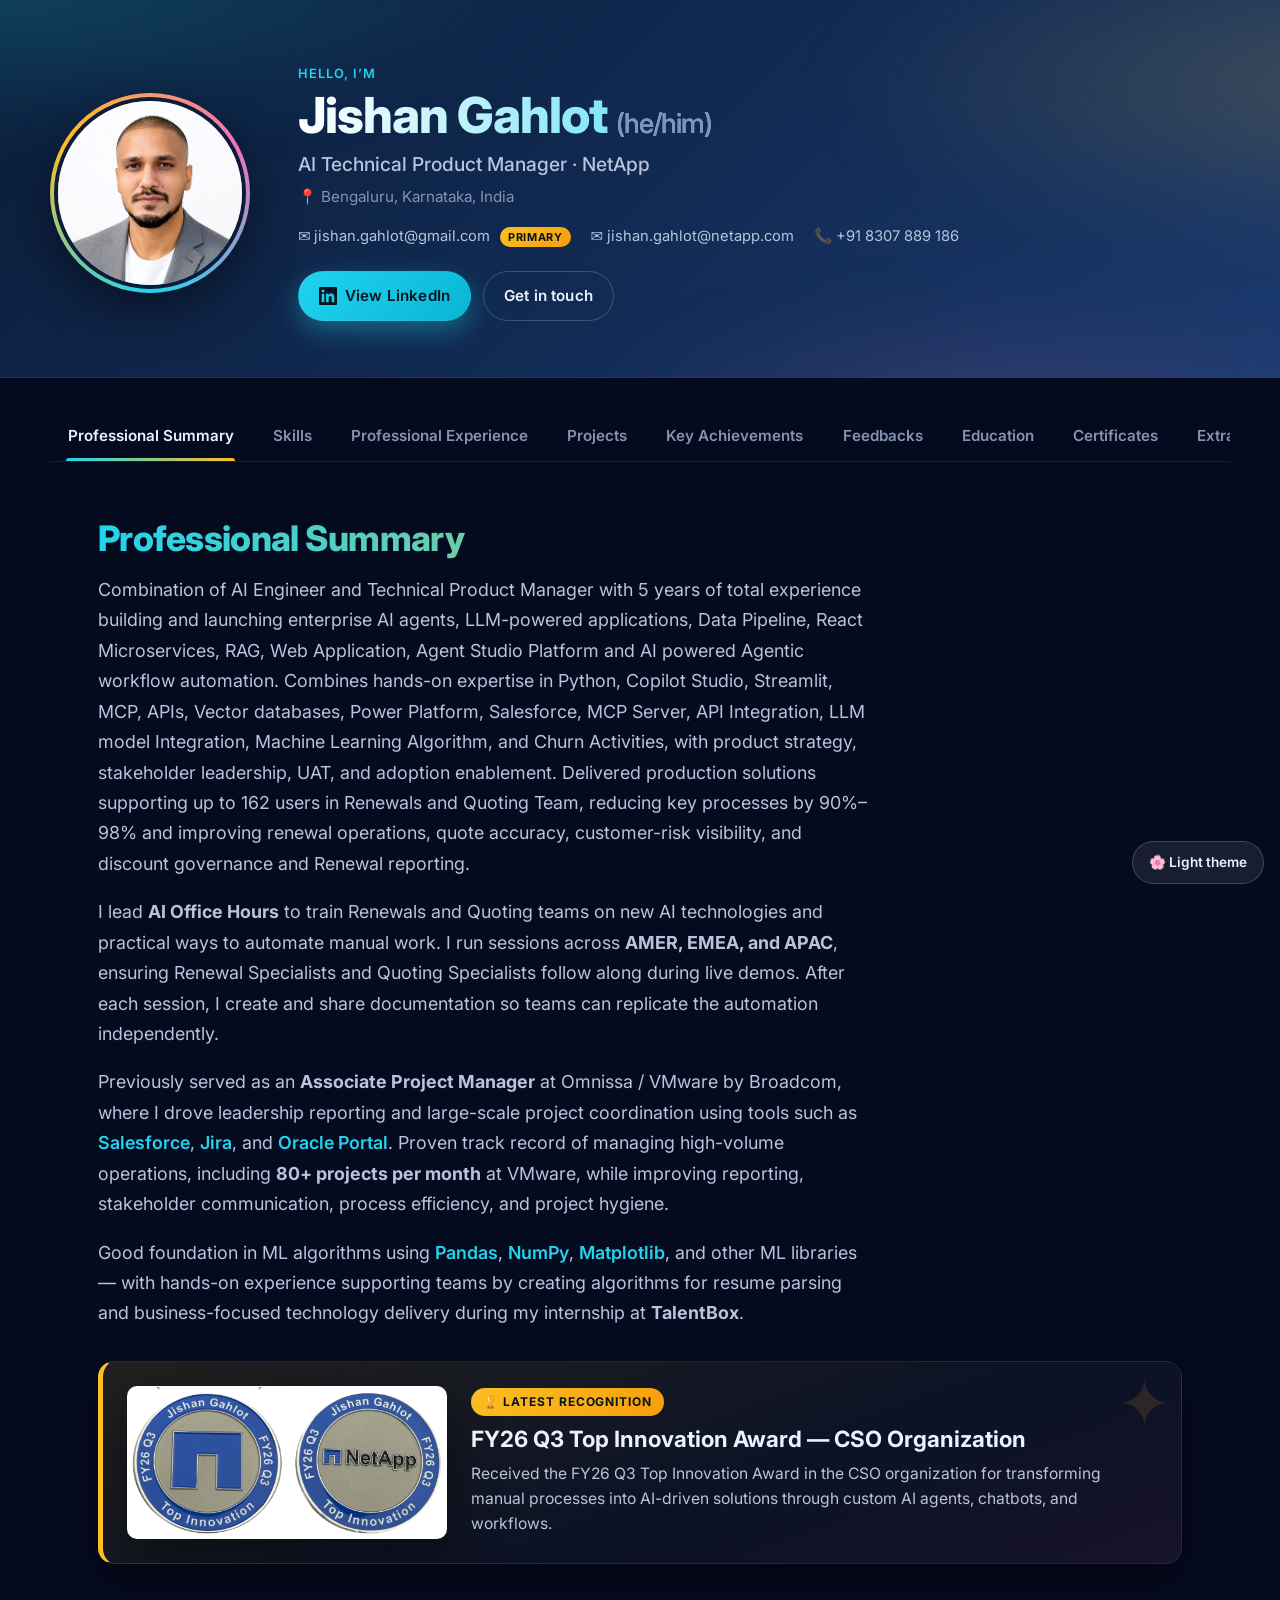
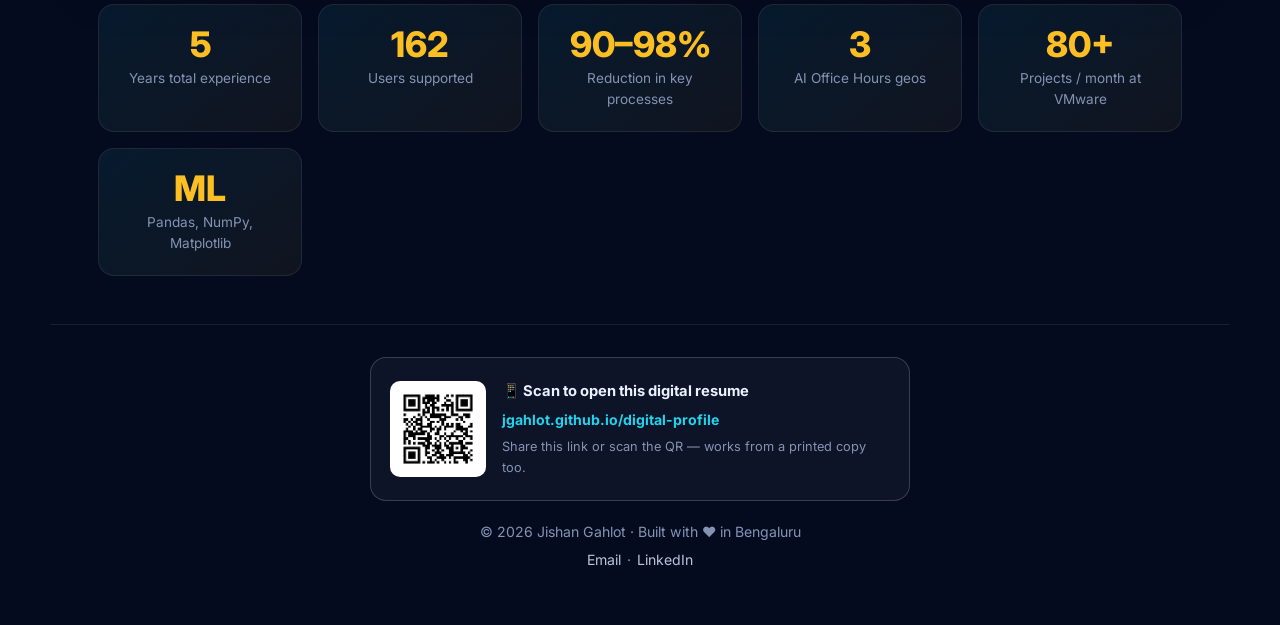
==== commit 2439b493: "Refresh summary and experience copy Co-authored-by: Cursor <cursoragent@cursor.com>" ====
--- a/backup-dark/index.html
+++ b/backup-dark/index.html
@@ -65,13 +65,7 @@
       <article class="panel is-active" role="tabpanel" id="panel-summary" aria-labelledby="tab-summary">
         <h2 class="panel__title">Professional Summary</h2>
         <p class="panel__lead">
-          AI Technical Product Manager with <strong>4.5+ years</strong> of experience leading AI, automation, and enterprise workflow transformation across <em>Renewals, Quoting, Customer Success,</em> and leadership operations. Skilled in building and delivering AI-powered internal products, chatbots, and workflow solutions using
-          <span class="hl">Microsoft Copilot Studio</span>, <span class="hl">Power Apps</span>,
-          <span class="hl">Power Automate</span>, <span class="hl">Python Pair Programming</span>,
-          <span class="hl">VS Code Studio</span>, <span class="hl">Cursor</span>,
-          <span class="hl">SharePoint List</span>, <span class="hl">Abacus AI</span>,
-          <span class="hl">GitHub CLI</span>, <span class="hl">APIs</span>, and
-          <span class="hl">MCP-based enterprise knowledge</span> integrations. Experienced in translating business problems into scalable solutions through requirements gathering, PRD/BRD creation, stakeholder alignment, testing, release planning, and continuous enhancement.
+          Combination of AI Engineer and Technical Product Manager with 5 years of total experience building and launching enterprise AI agents, LLM-powered applications, Data Pipeline, React Microservices, RAG, Web Application, Agent Studio Platform and AI powered Agentic workflow automation. Combines hands-on expertise in Python, Copilot Studio, Streamlit, MCP, APIs, Vector databases, Power Platform, Salesforce, MCP Server, API Integration, LLM model Integration, Machine Learning Algorithm, and Churn Activities, with product strategy, stakeholder leadership, UAT, and adoption enablement. Delivered production solutions supporting up to 162 users in Renewals and Quoting Team, reducing key processes by 90%&ndash;98% and improving renewal operations, quote accuracy, customer-risk visibility, and discount governance and Renewal reporting.
         </p>
         <p class="panel__lead">
           I lead <strong>AI Office Hours</strong> to train Renewals and Quoting teams on new AI technologies and practical ways to automate manual work. I run sessions across <strong>AMER, EMEA, and APAC</strong>, ensuring Renewal Specialists and Quoting Specialists follow along during live demos. After each session, I create and share documentation so teams can replicate the automation independently.
@@ -95,10 +89,12 @@
         </div>
 
         <div class="stats">
-          <div class="stat"><span class="stat__num">4.5+</span><span class="stat__lbl">Years experience</span></div>
+          <div class="stat"><span class="stat__num">5</span><span class="stat__lbl">Years total experience</span></div>
+          <div class="stat"><span class="stat__num">162</span><span class="stat__lbl">Users supported</span></div>
+          <div class="stat"><span class="stat__num">90&ndash;98%</span><span class="stat__lbl">Reduction in key processes</span></div>
+          <div class="stat"><span class="stat__num">3</span><span class="stat__lbl">AI Office Hours geos</span></div>
           <div class="stat"><span class="stat__num">80+</span><span class="stat__lbl">Projects / month at VMware</span></div>
-          <div class="stat"><span class="stat__num">3</span><span class="stat__lbl">Geos enabled — AMER, EMEA, APAC</span></div>
-          <div class="stat"><span class="stat__num">10+</span><span class="stat__lbl">AI products &amp; workflows shipped</span></div>
+          <div class="stat"><span class="stat__num">ML</span><span class="stat__lbl">Pandas, NumPy, Matplotlib</span></div>
         </div>
       </article>
 
@@ -168,46 +164,52 @@
                 <span class="tl-date">Dec 2024 — Present</span>
               </header>
               <ul class="tl-bullets">
-                <li>Lead design &amp; delivery of AI-powered internal products for Renewals, Quoting, Customer Success, and leadership using Copilot Studio, Power Apps, Power Automate, Teams, Python, SharePoint, Power BI, and Abacus AI.</li>
-                <li>Drive AI enablement &amp; adoption via recurring office hours, best-practice sessions, use-case coaching, and feature awareness across global teams.</li>
-                <li>Partner with engineering to integrate MCP-based enterprise knowledge sources into Copilot Studio for in-Teams AI assistants.</li>
-                <li>Manage end-to-end delivery — requirements, PRD/BRD, reviews, testing, release comms, and continuous enhancement.</li>
-                <li>Primary point of contact for Salesforce (SFDC / SPARK) demand intake, troubleshooting, and escalation across CSM, Renewals, and Quoting.</li>
+                <li>Lead the design and delivery of AI-powered internal products for Renewals, Quoting, Customer Success, and leadership teams using Microsoft Copilot Studio, Power Apps, Power Automate, Python with Pair Programming, GitHub CLI, Cursor, and Abacus AI.</li>
+                <li>Drive product strategy, stakeholder alignment, UAT, testing, rollout, and adoption enablement across NetApp AI solutions that convert manual work into production-ready self-service experiences for Renewals and Quoting teams.</li>
+                <li>Designed reusable <strong>skills.md</strong> files for a Microsoft 365 Copilot workflow framework that reduced personal reporting effort and improved the speed and consistency of insights delivered to cross-GEO leadership.</li>
               </ul>
 
-              <h4 class="tl-sub">Selected AI products &amp; workflows shipped</h4>
+              <h4 class="tl-sub">Selected AI products, platforms &amp; workflows delivered</h4>
               <div class="projects">
                 <div class="project">
                   <h5>Quoting Policy Chatbot</h5>
-                  <p>Copilot Studio agent in Teams delivering instant policy-based answers, renewal guidance, RPP lookup, and quote comparison during live customer conversations.</p>
-                </div>
-                <div class="project">
-                  <h5>IB Review AI Agent</h5>
-                  <p>Classifies at-risk accounts (Concerning / Cautious) from SPARK CSM notes; weekly redeploy to surface insights to Geo leaders. Built in Abacus AI &amp; Copilot Studio for platform-fit comparison.</p>
-                </div>
-                <div class="project">
-                  <h5>IB Review AI Workflow</h5>
-                  <p>Automated Geo-specific (APAC / EMEA / AMER) at-risk customer reports + tailored emails to leadership — proactive distribution via Abacus AI scheduled trigger and Copilot CLI.</p>
-                </div>
-                <div class="project">
-                  <h5>PVR Justification AI Agent</h5>
-                  <p>Reviews uploaded PVR documents against policy criteria and returns structured pre-submission assessments — helping Renewals validate request quality before submission.</p>
-                </div>
-                <div class="project">
-                  <h5>$0 PVR Tracking &amp; Review Agent</h5>
-                  <p>Conversational tracker in Teams (Copilot Studio + SharePoint + Power Automate) for approvals, pending requests, rejections, aging, and overall status.</p>
-                </div>
-                <div class="project">
-                  <h5>Quote Validation Tool — Modernized</h5>
-                  <p>Modernized legacy Python solution: upgraded libraries, updated Oracle connectivity (thick client), rebuilt as browser-based local experience — improved usability &amp; scalability.</p>
-                </div>
-                <div class="project">
-                  <h5>Customer Sentiment &amp; Account Health</h5>
-                  <p>AI-driven sentiment + churn-risk insights at Geo and District levels for Renewals, CSM, and SAM leadership ahead of renewal planning.</p>
+                  <p>Built and deployed a Microsoft Teams chatbot using Microsoft Copilot Studio to provide instant, policy-based answers, renewal guidance, product configuration support, RPP data lookup, and quote comparison assistance during live customer conversations.</p>
+                </div>
+                <div class="project">
+                  <h5>Quote Validation Modernization</h5>
+                  <p>Owned the modernization of Quote Validation within the Renewals Toolkit, converting a manual three-file comparison process into a self-service workflow that runs 15 validation checks and consolidates Multi Quote, Scope, and Score data into one output. Reduced processing time from approximately 60 minutes to 1 minute per validation, a <strong>98%</strong> reduction.</p>
+                </div>
+                <div class="project">
+                  <h5>Quote Comparison Studio</h5>
+                  <p>Led product strategy and UAT for Quote Comparison Studio, transforming fragmented CPQ, PDF, and spreadsheet reviews into an AI-assisted workflow that compares historic and current quotes in <strong>2&ndash;3 minutes</strong> versus approximately 60 minutes manually. Reported <strong>95%+</strong> reduction based on research with Renewals overall team, Commercial, and Strategics users.</p>
+                </div>
+                <div class="project">
+                  <h5>Customer Risk &amp; Sentiment Workflow</h5>
+                  <p>Designed and independently developed an AI-powered workflow integrating Salesforce, Power Automate, Python, and a GPT-based LLM through an enterprise proxy. Automated the weekly analysis of approximately 1,000 customer records, classified sentiment across five categories, segmented Concerning and Cautious accounts by AMER, EMEA, and APAC, and distributed customized reports to <strong>9 GEO managers</strong>. Reduced weekly processing time from <strong>30&ndash;40 minutes</strong> to approximately <strong>30 seconds</strong>, a <strong>98%</strong> reduction, while improving reporting consistency, at-risk customer identification, and stakeholder response time.</p>
+                </div>
+                <div class="project">
+                  <h5>PVR Governance AI Agents</h5>
+                  <p>Independently designed and launched two AI agents to improve discount governance and approval visibility for NetApp&rsquo;s Renewals organization. Built the <strong>$0 PVR Tracker</strong> using Microsoft Copilot Studio, Teams, and SharePoint for real-time approval status, aging, pending-approver identification, and delay insights in approximately <strong>1 minute</strong>. Built the <strong>PVR Justification Agent</strong> on Abacus AI with a vector database to evaluate uploaded PDF or text-based requests against discount thresholds, pricing tiers, deal value, standard terms, coverage, scores, MPA verification, and justification quality. Supported approximately <strong>70&ndash;90 monthly users</strong>, assessed or tracked <strong>45&ndash;50 requests</strong>, and helped protect approximately <strong>$1.665M</strong> in renewal value from FY25 through YTD FY26.</p>
+                </div>
+                <div class="project">
+                  <h5>E-Series AutoSupport ON Analyzer</h5>
+                  <p>Independently designed, developed, tested, and deployed a production-ready internal application that automates AutoSupport verification for NetApp E-Series products. Built a Python-based MCP server integrated with the internal AIQ portal and deployed it through a Streamlit-based Renewals Toolkit Portal. The application retrieves and analyzes AIQ logs through API integration, enabling users to verify customer details, product serial numbers, and AutoSupport status for multiple products simultaneously. Reduced verification time from <strong>20&ndash;30 minutes</strong> to approximately <strong>1 minute</strong>, a <strong>95%&ndash;97%</strong> improvement, for <strong>62 users</strong> processing approximately <strong>30&ndash;40 cases</strong>. Validated against <strong>120 manually reviewed test cases</strong> with <strong>97.5%</strong> verification accuracy, improving quote turnaround, renewal-processing speed, and reporting consistency while reducing manual errors.</p>
+                </div>
+                <div class="project">
+                  <h5>QuoteEdge Info</h5>
+                  <p>Independently designed, developed, tested, and deployed a production application that restored access to historical quote data after NetApp&rsquo;s legacy QuoteEdge portal was decommissioned. Built within the Streamlit-based Renewals Toolkit Portal, it connects directly to the active QuoteEdge database, lets teams search multiple records by quote number or product serial number, preview purchase-order information, and generate downloadable PDF, Excel, and CSV files. Supports approximately <strong>140 users</strong> processing <strong>50&ndash;60 historical quote requests weekly</strong>, returning results within <strong>1&ndash;2 minutes</strong>, while restoring business-critical access to historical pricing, discount, and product information.</p>
+                </div>
+                <div class="project">
+                  <h5>CPQ Report Generator</h5>
+                  <p>Independently designed, developed, and deployed a production application that addresses data gaps in standard Oracle CPQ CSV exports. The tool dynamically generates enriched CSV reports with shelf information, software versions, OS capacity, hardware and software details, and EOSL dates. Users can process multiple quote numbers simultaneously, preview results in a structured table, and download complete reports. Reduced report preparation time from approximately <strong>20 minutes</strong> to <strong>1&ndash;2 minutes</strong>, a <strong>90%&ndash;95%</strong> reduction, for <strong>162 users</strong> generating approximately <strong>90&ndash;100 reports</strong>. Validated with <strong>40 testers</strong> and <strong>120 test cases</strong>, achieving <strong>94.2%</strong> output accuracy while improving data completeness, reporting consistency, quote turnaround, and renewal-processing speed.</p>
+                </div>
+                <div class="project">
+                  <h5>RCV Calculator (RT-007)</h5>
+                  <p>Independently designed, developed, and deployed a production-ready Recognized Contract Value calculator within the Renewals Toolkit Portal. Built with Python, Streamlit, pandas, APIs, SQL, and an enterprise LLM proxy, it processes Excel, CSV, and PDF files, uses AI-assisted column mapping, and applies Renewals-approved RCV rules across multiple opportunities. Reduced processing time from <strong>30&ndash;40 minutes</strong> to <strong>1&ndash;2 minutes</strong>, a <strong>93%&ndash;98%</strong> reduction, supporting <strong>162 users</strong> processing approximately <strong>80 files weekly</strong>. The solution standardizes renewal-value calculations, reduces manual errors, and generates structured Excel and PDF outputs for internal reporting, forecasting, compensation, and revenue-recognition workflows.</p>
                 </div>
               </div>
 
-              <p class="tl-stack"><strong>Core stack:</strong> Copilot Studio · Power Apps · Power Automate · SharePoint · Abacus AI · Python · Pandas · NumPy · Matplotlib · JSON · API &amp; MCP · Oracle CPQ · Salesforce (SFDC / SPARK) · PRD / BRD</p>
+              <p class="tl-stack"><strong>Core stack:</strong> Microsoft Copilot Studio · Power Apps · Power Automate · Microsoft Teams · SharePoint · Python · Streamlit · GitHub CLI · Cursor · Abacus AI · MCP Server · APIs · Salesforce · Oracle CPQ · SQL · Vector Database · Enterprise LLM Proxy · Pandas · UAT · PRD / BRD</p>
             </div>
           </li>
 
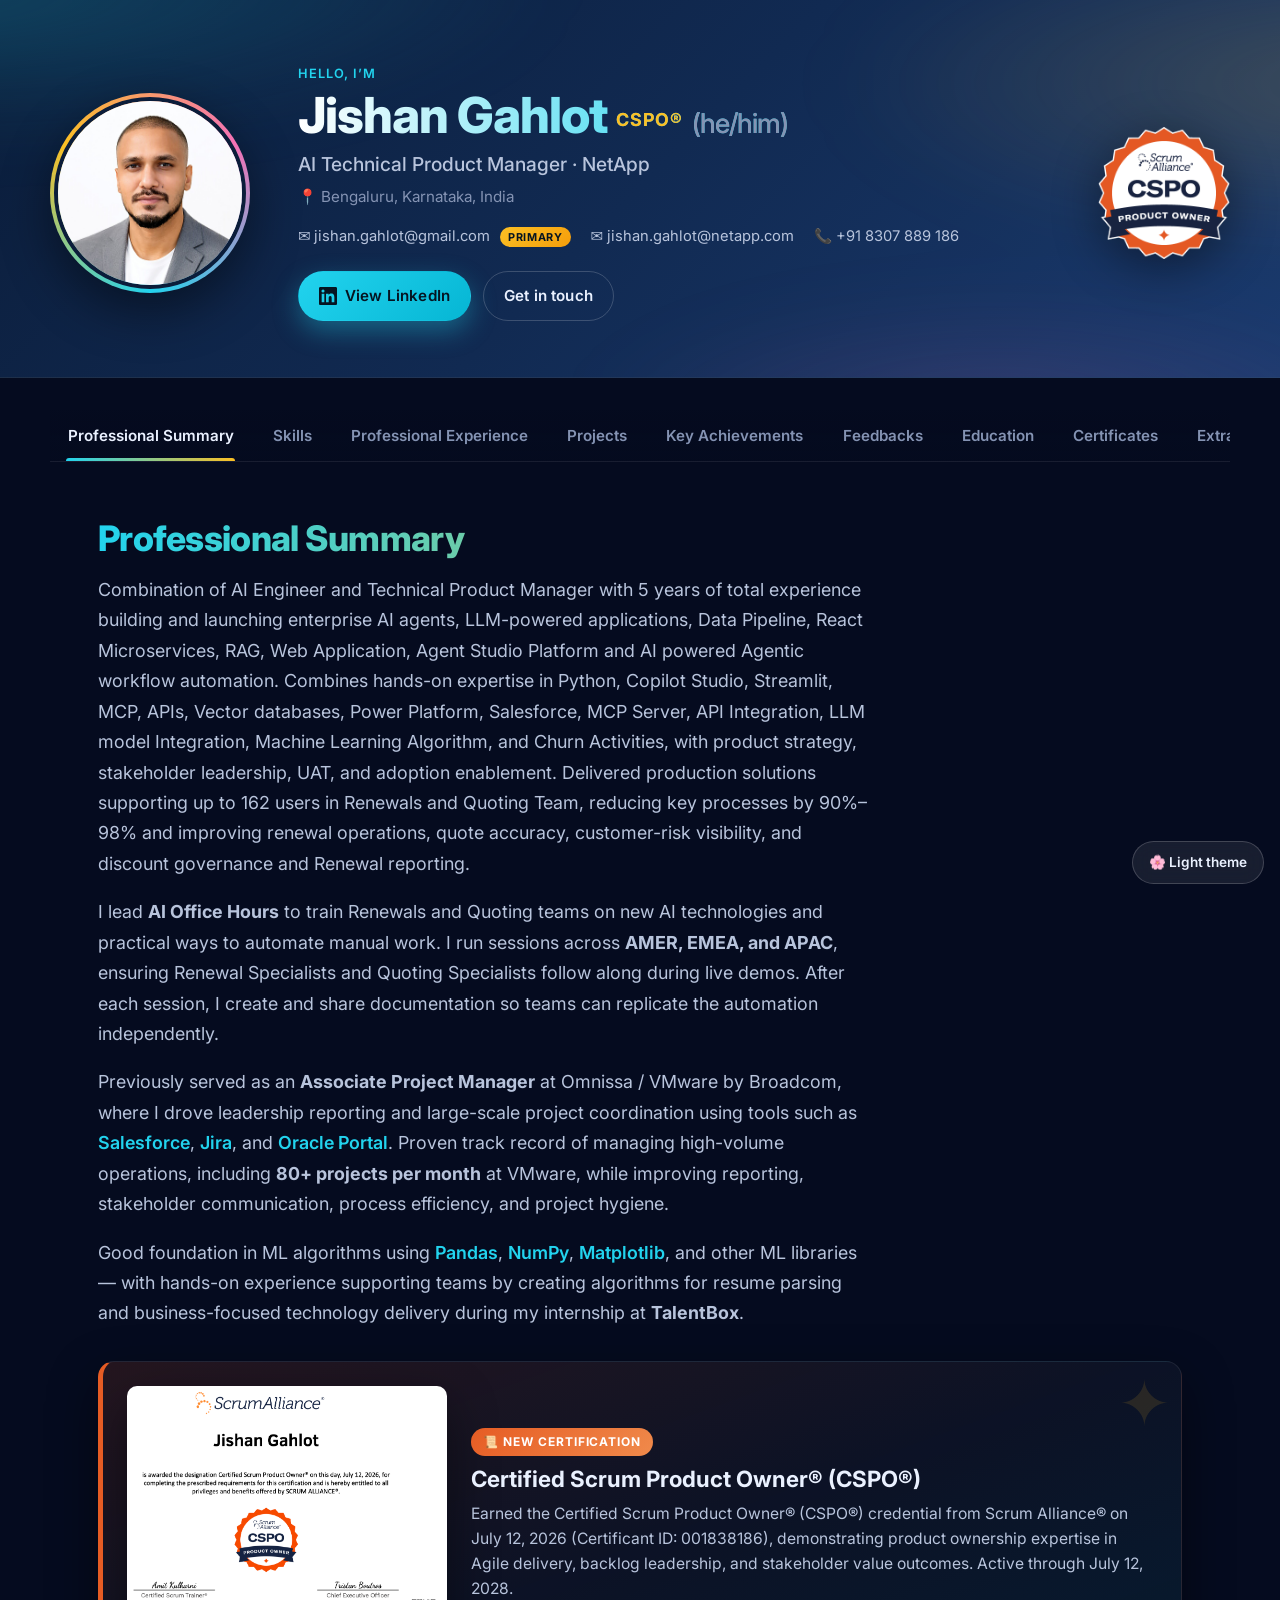
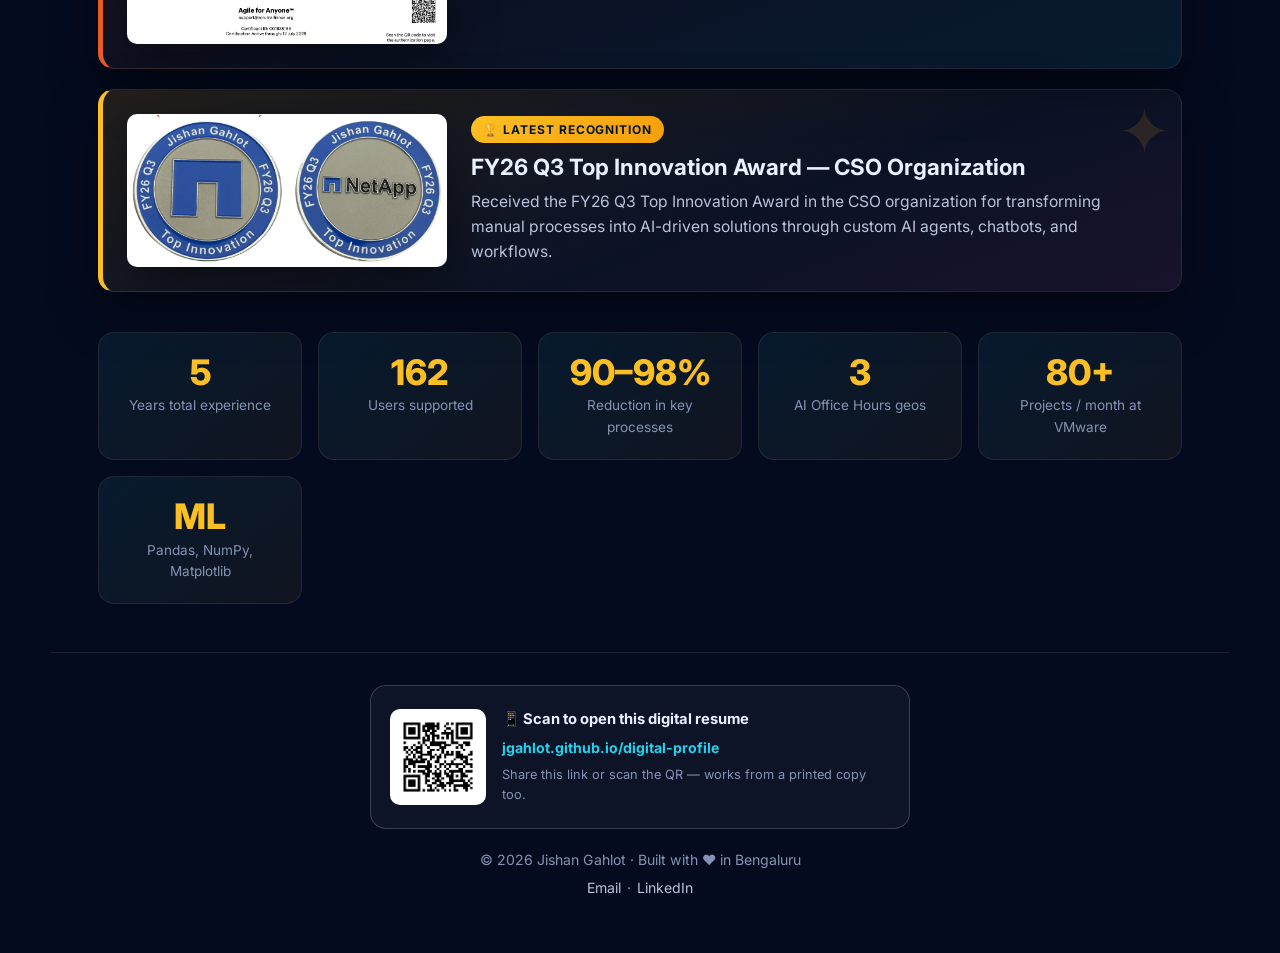
==== commit 86f11168: "Add CSPO recognition and refresh projects content Ship the CSPO badge/certificate recognition across" ====
--- a/backup-dark/index.html
+++ b/backup-dark/index.html
@@ -1,627 +1,808 @@
-<!DOCTYPE html>
-<html lang="en">
-<head>
-  <meta charset="UTF-8" />
-  <meta name="viewport" content="width=device-width, initial-scale=1.0" />
-  <meta name="description" content="Jishan Gahlot — AI Technical Product Manager at NetApp. Digital resume showcasing AI products, automation, and program management." />
-  <title>Jishan Gahlot · AI Technical Product Manager</title>
-  <link rel="stylesheet" href="styles.css" />
-  <link rel="preconnect" href="https://fonts.googleapis.com" />
-  <link rel="preconnect" href="https://fonts.gstatic.com" crossorigin />
-  <link href="https://fonts.googleapis.com/css2?family=Inter:wght@300;400;500;600;700;800&family=JetBrains+Mono:wght@400;600&display=swap" rel="stylesheet" />
-</head>
-<body>
-  <a class="skip-link" href="#main">Skip to content</a>
-  <a class="theme-switch" href="../index.html" title="View Ghibli light theme">🌸 Light theme</a>
-
-  <header class="hero" role="banner">
-    <div class="hero__bg" aria-hidden="true"></div>
-    <div class="hero__inner">
-      <div class="hero__avatar">
-        <img class="js-lightbox-trigger" src="../Jishan_Badge_Picture_optimized.jpg" alt="Portrait of Jishan Gahlot"
-          width="800" height="800" fetchpriority="high" decoding="async"
-          data-lightbox-src="../Jishan_Badge_Picture_popup.jpg"
-          data-lightbox-alt="Portrait of Jishan Gahlot"
-          data-lightbox-label="Open larger profile picture"
-          data-lightbox-shape="circle" />
-        <span class="hero__pulse" aria-hidden="true"></span>
-      </div>
-      <div class="hero__intro">
-        <p class="hero__eyebrow">Hello, I&rsquo;m</p>
-        <h1 class="hero__name">Jishan Gahlot <span class="hero__pronoun">(he/him)</span></h1>
-        <p class="hero__title">AI Technical Product Manager · NetApp</p>
-        <p class="hero__location">📍 Bengaluru, Karnataka, India</p>
-        <ul class="hero__contact" aria-label="Contact information">
-          <li><a href="mailto:jishan.gahlot@gmail.com">✉️ jishan.gahlot@gmail.com <span class="badge-primary">Primary</span></a></li>
-          <li><a href="mailto:jishan.gahlot@netapp.com">✉️ jishan.gahlot@netapp.com</a></li>
-          <li><a href="tel:+918307889186">📞 +91 8307 889 186</a></li>
-        </ul>
-        <div class="hero__actions">
-          <a class="btn btn--primary" href="https://www.linkedin.com/in/jishangahlot" target="_blank" rel="noopener noreferrer" aria-label="Open LinkedIn profile in new tab">
-            <svg viewBox="0 0 24 24" width="18" height="18" aria-hidden="true" fill="currentColor"><path d="M20.45 20.45h-3.55v-5.57c0-1.33-.02-3.04-1.85-3.04-1.85 0-2.13 1.45-2.13 2.94v5.67H9.37V9h3.41v1.56h.05c.47-.9 1.64-1.85 3.37-1.85 3.6 0 4.26 2.37 4.26 5.45v6.29zM5.34 7.43a2.06 2.06 0 1 1 0-4.12 2.06 2.06 0 0 1 0 4.12zM7.12 20.45H3.56V9h3.56v11.45zM22.22 0H1.77C.79 0 0 .77 0 1.72v20.56C0 23.23.79 24 1.77 24h20.45c.98 0 1.78-.77 1.78-1.72V1.72C24 .77 23.2 0 22.22 0z"/></svg>
-            View LinkedIn
-          </a>
-          <a class="btn btn--ghost" href="mailto:jishan.gahlot@gmail.com">Get in touch</a>
-        </div>
-      </div>
-    </div>
-  </header>
-
-  <main id="main">
-    <nav class="tabs" role="tablist" aria-label="Resume sections">
-      <button class="tab is-active" role="tab" aria-selected="true" aria-controls="panel-summary" id="tab-summary" tabindex="0">Professional Summary</button>
-      <button class="tab" role="tab" aria-selected="false" aria-controls="panel-skills" id="tab-skills" tabindex="-1">Skills</button>
-      <button class="tab" role="tab" aria-selected="false" aria-controls="panel-experience" id="tab-experience" tabindex="-1">Professional Experience</button>
-      <button class="tab" role="tab" aria-selected="false" aria-controls="panel-projects" id="tab-projects" tabindex="-1">Projects</button>
-      <button class="tab" role="tab" aria-selected="false" aria-controls="panel-achievements" id="tab-achievements" tabindex="-1">Key Achievements</button>
-      <button class="tab" role="tab" aria-selected="false" aria-controls="panel-feedbacks" id="tab-feedbacks" tabindex="-1">Feedbacks</button>
-      <button class="tab" role="tab" aria-selected="false" aria-controls="panel-education" id="tab-education" tabindex="-1">Education</button>
-      <button class="tab" role="tab" aria-selected="false" aria-controls="panel-certificates" id="tab-certificates" tabindex="-1">Certificates</button>
-      <button class="tab" role="tab" aria-selected="false" aria-controls="panel-extras" id="tab-extras" tabindex="-1">Extra-Curricular</button>
-    </nav>
-
-    <section class="panels">
-      <!-- Summary -->
-      <article class="panel is-active" role="tabpanel" id="panel-summary" aria-labelledby="tab-summary">
-        <h2 class="panel__title">Professional Summary</h2>
-        <p class="panel__lead">
-          Combination of AI Engineer and Technical Product Manager with 5 years of total experience building and launching enterprise AI agents, LLM-powered applications, Data Pipeline, React Microservices, RAG, Web Application, Agent Studio Platform and AI powered Agentic workflow automation. Combines hands-on expertise in Python, Copilot Studio, Streamlit, MCP, APIs, Vector databases, Power Platform, Salesforce, MCP Server, API Integration, LLM model Integration, Machine Learning Algorithm, and Churn Activities, with product strategy, stakeholder leadership, UAT, and adoption enablement. Delivered production solutions supporting up to 162 users in Renewals and Quoting Team, reducing key processes by 90%&ndash;98% and improving renewal operations, quote accuracy, customer-risk visibility, and discount governance and Renewal reporting.
-        </p>
-        <p class="panel__lead">
-          I lead <strong>AI Office Hours</strong> to train Renewals and Quoting teams on new AI technologies and practical ways to automate manual work. I run sessions across <strong>AMER, EMEA, and APAC</strong>, ensuring Renewal Specialists and Quoting Specialists follow along during live demos. After each session, I create and share documentation so teams can replicate the automation independently.
-        </p>
-        <p class="panel__lead">
-          Previously served as an <strong>Associate Project Manager</strong> at Omnissa / VMware by Broadcom, where I drove leadership reporting and large-scale project coordination using tools such as <span class="hl">Salesforce</span>, <span class="hl">Jira</span>, and <span class="hl">Oracle Portal</span>. Proven track record of managing high-volume operations, including <strong>80+ projects per month</strong> at VMware, while improving reporting, stakeholder communication, process efficiency, and project hygiene.
-        </p>
-        <p class="panel__lead">
-          Good foundation in ML algorithms using <span class="hl">Pandas</span>, <span class="hl">NumPy</span>, <span class="hl">Matplotlib</span>, and other ML libraries — with hands-on experience supporting teams by creating algorithms for resume parsing and business-focused technology delivery during my internship at <strong>TalentBox</strong>.
-        </p>
-
-        <div class="featured-award">
-          <div class="featured-award__media">
-            <img src="../Award.png" alt="FY26 Q3 Top Innovation Award certificate presented to Jishan Gahlot" loading="lazy" />
-          </div>
-          <div class="featured-award__body">
-            <span class="featured-award__ribbon">🏆 Latest Recognition</span>
-            <h3>FY26 Q3 Top Innovation Award — CSO Organization</h3>
-            <p>Received the FY26 Q3 Top Innovation Award in the CSO organization for transforming manual processes into AI-driven solutions through custom AI agents, chatbots, and workflows.</p>
-          </div>
-        </div>
-
-        <div class="stats">
-          <div class="stat"><span class="stat__num">5</span><span class="stat__lbl">Years total experience</span></div>
-          <div class="stat"><span class="stat__num">162</span><span class="stat__lbl">Users supported</span></div>
-          <div class="stat"><span class="stat__num">90&ndash;98%</span><span class="stat__lbl">Reduction in key processes</span></div>
-          <div class="stat"><span class="stat__num">3</span><span class="stat__lbl">AI Office Hours geos</span></div>
-          <div class="stat"><span class="stat__num">80+</span><span class="stat__lbl">Projects / month at VMware</span></div>
-          <div class="stat"><span class="stat__num">ML</span><span class="stat__lbl">Pandas, NumPy, Matplotlib</span></div>
-        </div>
-      </article>
-
-      <!-- Skills -->
-      <article class="panel" role="tabpanel" id="panel-skills" aria-labelledby="tab-skills" hidden>
-        <h2 class="panel__title">Skills</h2>
-        <p class="panel__lead">A blend of product leadership, AI engineering, and operational excellence.</p>
-
-        <div class="skill-groups">
-          <div class="skill-group">
-            <h3>AI &amp; Automation</h3>
-            <ul class="chips">
-              <li>Copilot Studio</li><li>Abacus AI</li><li>AI Agents</li>
-              <li>Prompt Engineering</li><li>Power Automate</li><li>Power Apps</li>
-              <li>APIs &amp; MCP</li><li>AI Engineering</li><li>AI Automation</li>
-            </ul>
-          </div>
-          <div class="skill-group">
-            <h3>Product &amp; Program Management</h3>
-            <ul class="chips">
-              <li>Product / Program Management</li><li>Agile &amp; Waterfall</li>
-              <li>OKRs &amp; KPIs</li><li>JIRA</li><li>Confluence</li>
-              <li>MS Project, Loop, Lists</li><li>Project Planning &amp; Docs</li>
-              <li>PRD / BRD</li><li>Stakeholder Management</li>
-              <li>Customer Success Management</li><li>Product Delivery</li>
-              <li>Continuous Enhancement</li>
-            </ul>
-          </div>
-          <div class="skill-group">
-            <h3>Data &amp; Engineering</h3>
-            <ul class="chips">
-              <li>Python (Pair Programming)</li><li>Pandas</li><li>NumPy</li>
-              <li>Matplotlib</li><li>Data Science</li><li>Machine Learning</li>
-              <li>JSON</li><li>Oracle CPQ</li><li>Node.js</li>
-            </ul>
-          </div>
-          <div class="skill-group">
-            <h3>Enterprise Platforms</h3>
-            <ul class="chips">
-              <li>Salesforce SFDC</li><li>SPARK</li><li>Microsoft Teams</li>
-              <li>SharePoint</li><li>Power BI</li><li>Business Automation</li>
-              <li>Operational Process</li>
-            </ul>
-          </div>
-          <div class="skill-group">
-            <h3>Leadership &amp; Delivery</h3>
-            <ul class="chips">
-              <li>Cross-functional Team Leadership</li><li>Software Developer Management</li>
-              <li>Stakeholder Reviews</li><li>Project Review / Hygiene</li>
-              <li>Requirements Gathering</li>
-            </ul>
-          </div>
-        </div>
-      </article>
-
-      <!-- Experience -->
-      <article class="panel" role="tabpanel" id="panel-experience" aria-labelledby="tab-experience" hidden>
-        <h2 class="panel__title">Professional Experience</h2>
-
-        <ol class="timeline">
-          <li class="tl-item">
-            <div class="tl-marker" aria-hidden="true"></div>
-            <div class="tl-card">
-              <header class="tl-head">
-                <h3>AI Technical Product Manager</h3>
-                <p class="tl-meta">NetApp India Pvt. Ltd. · Bengaluru · Hybrid</p>
-                <span class="tl-date">Dec 2024 — Present</span>
-              </header>
-              <ul class="tl-bullets">
-                <li>Lead the design and delivery of AI-powered internal products for Renewals, Quoting, Customer Success, and leadership teams using Microsoft Copilot Studio, Power Apps, Power Automate, Python with Pair Programming, GitHub CLI, Cursor, and Abacus AI.</li>
-                <li>Drive product strategy, stakeholder alignment, UAT, testing, rollout, and adoption enablement across NetApp AI solutions that convert manual work into production-ready self-service experiences for Renewals and Quoting teams.</li>
-                <li>Designed reusable <strong>skills.md</strong> files for a Microsoft 365 Copilot workflow framework that reduced personal reporting effort and improved the speed and consistency of insights delivered to cross-GEO leadership.</li>
-              </ul>
-
-              <h4 class="tl-sub">Selected AI products, platforms &amp; workflows delivered</h4>
-              <div class="projects">
-                <div class="project">
-                  <h5>Quoting Policy Chatbot</h5>
-                  <p>Built and deployed a Microsoft Teams chatbot using Microsoft Copilot Studio to provide instant, policy-based answers, renewal guidance, product configuration support, RPP data lookup, and quote comparison assistance during live customer conversations.</p>
-                </div>
-                <div class="project">
-                  <h5>Quote Validation Modernization</h5>
-                  <p>Owned the modernization of Quote Validation within the Renewals Toolkit, converting a manual three-file comparison process into a self-service workflow that runs 15 validation checks and consolidates Multi Quote, Scope, and Score data into one output. Reduced processing time from approximately 60 minutes to 1 minute per validation, a <strong>98%</strong> reduction.</p>
-                </div>
-                <div class="project">
-                  <h5>Quote Comparison Studio</h5>
-                  <p>Led product strategy and UAT for Quote Comparison Studio, transforming fragmented CPQ, PDF, and spreadsheet reviews into an AI-assisted workflow that compares historic and current quotes in <strong>2&ndash;3 minutes</strong> versus approximately 60 minutes manually. Reported <strong>95%+</strong> reduction based on research with Renewals overall team, Commercial, and Strategics users.</p>
-                </div>
-                <div class="project">
-                  <h5>Customer Risk &amp; Sentiment Workflow</h5>
-                  <p>Designed and independently developed an AI-powered workflow integrating Salesforce, Power Automate, Python, and a GPT-based LLM through an enterprise proxy. Automated the weekly analysis of approximately 1,000 customer records, classified sentiment across five categories, segmented Concerning and Cautious accounts by AMER, EMEA, and APAC, and distributed customized reports to <strong>9 GEO managers</strong>. Reduced weekly processing time from <strong>30&ndash;40 minutes</strong> to approximately <strong>30 seconds</strong>, a <strong>98%</strong> reduction, while improving reporting consistency, at-risk customer identification, and stakeholder response time.</p>
-                </div>
-                <div class="project">
-                  <h5>PVR Governance AI Agents</h5>
-                  <p>Independently designed and launched two AI agents to improve discount governance and approval visibility for NetApp&rsquo;s Renewals organization. Built the <strong>$0 PVR Tracker</strong> using Microsoft Copilot Studio, Teams, and SharePoint for real-time approval status, aging, pending-approver identification, and delay insights in approximately <strong>1 minute</strong>. Built the <strong>PVR Justification Agent</strong> on Abacus AI with a vector database to evaluate uploaded PDF or text-based requests against discount thresholds, pricing tiers, deal value, standard terms, coverage, scores, MPA verification, and justification quality. Supported approximately <strong>70&ndash;90 monthly users</strong>, assessed or tracked <strong>45&ndash;50 requests</strong>, and helped protect approximately <strong>$1.665M</strong> in renewal value from FY25 through YTD FY26.</p>
-                </div>
-                <div class="project">
-                  <h5>E-Series AutoSupport ON Analyzer</h5>
-                  <p>Independently designed, developed, tested, and deployed a production-ready internal application that automates AutoSupport verification for NetApp E-Series products. Built a Python-based MCP server integrated with the internal AIQ portal and deployed it through a Streamlit-based Renewals Toolkit Portal. The application retrieves and analyzes AIQ logs through API integration, enabling users to verify customer details, product serial numbers, and AutoSupport status for multiple products simultaneously. Reduced verification time from <strong>20&ndash;30 minutes</strong> to approximately <strong>1 minute</strong>, a <strong>95%&ndash;97%</strong> improvement, for <strong>62 users</strong> processing approximately <strong>30&ndash;40 cases</strong>. Validated against <strong>120 manually reviewed test cases</strong> with <strong>97.5%</strong> verification accuracy, improving quote turnaround, renewal-processing speed, and reporting consistency while reducing manual errors.</p>
-                </div>
-                <div class="project">
-                  <h5>QuoteEdge Info</h5>
-                  <p>Independently designed, developed, tested, and deployed a production application that restored access to historical quote data after NetApp&rsquo;s legacy QuoteEdge portal was decommissioned. Built within the Streamlit-based Renewals Toolkit Portal, it connects directly to the active QuoteEdge database, lets teams search multiple records by quote number or product serial number, preview purchase-order information, and generate downloadable PDF, Excel, and CSV files. Supports approximately <strong>140 users</strong> processing <strong>50&ndash;60 historical quote requests weekly</strong>, returning results within <strong>1&ndash;2 minutes</strong>, while restoring business-critical access to historical pricing, discount, and product information.</p>
-                </div>
-                <div class="project">
-                  <h5>CPQ Report Generator</h5>
-                  <p>Independently designed, developed, and deployed a production application that addresses data gaps in standard Oracle CPQ CSV exports. The tool dynamically generates enriched CSV reports with shelf information, software versions, OS capacity, hardware and software details, and EOSL dates. Users can process multiple quote numbers simultaneously, preview results in a structured table, and download complete reports. Reduced report preparation time from approximately <strong>20 minutes</strong> to <strong>1&ndash;2 minutes</strong>, a <strong>90%&ndash;95%</strong> reduction, for <strong>162 users</strong> generating approximately <strong>90&ndash;100 reports</strong>. Validated with <strong>40 testers</strong> and <strong>120 test cases</strong>, achieving <strong>94.2%</strong> output accuracy while improving data completeness, reporting consistency, quote turnaround, and renewal-processing speed.</p>
-                </div>
-                <div class="project">
-                  <h5>RCV Calculator (RT-007)</h5>
-                  <p>Independently designed, developed, and deployed a production-ready Recognized Contract Value calculator within the Renewals Toolkit Portal. Built with Python, Streamlit, pandas, APIs, SQL, and an enterprise LLM proxy, it processes Excel, CSV, and PDF files, uses AI-assisted column mapping, and applies Renewals-approved RCV rules across multiple opportunities. Reduced processing time from <strong>30&ndash;40 minutes</strong> to <strong>1&ndash;2 minutes</strong>, a <strong>93%&ndash;98%</strong> reduction, supporting <strong>162 users</strong> processing approximately <strong>80 files weekly</strong>. The solution standardizes renewal-value calculations, reduces manual errors, and generates structured Excel and PDF outputs for internal reporting, forecasting, compensation, and revenue-recognition workflows.</p>
-                </div>
-              </div>
-
-              <p class="tl-stack"><strong>Core stack:</strong> Microsoft Copilot Studio · Power Apps · Power Automate · Microsoft Teams · SharePoint · Python · Streamlit · GitHub CLI · Cursor · Abacus AI · MCP Server · APIs · Salesforce · Oracle CPQ · SQL · Vector Database · Enterprise LLM Proxy · Pandas · UAT · PRD / BRD</p>
-            </div>
-          </li>
-
-          <li class="tl-item">
-            <div class="tl-marker" aria-hidden="true"></div>
-            <div class="tl-card">
-              <header class="tl-head">
-                <h3>Technical Program Manager</h3>
-                <p class="tl-meta">NetApp India Pvt. Ltd. · Bengaluru</p>
-                <span class="tl-date">NetApp · earlier tenure</span>
-              </header>
-              <ul class="tl-bullets">
-                <li>Guided business users on applying AI capabilities in day-to-day workflows; supported readiness for AI-driven transformation.</li>
-                <li>Managed recurring customer onboarding &amp; sentiment reporting — leadership-ready reports for tracking and decision support.</li>
-                <li>Performed churn tracking and customer trend analysis to give leadership visibility into movement, sentiment, and retention risks.</li>
-                <li>Coordinated CSM onboarding updates &amp; Salesforce process changes — report prep, stakeholder communication, validation.</li>
-                <li>Supported operational process improvement by aligning reporting, stakeholder requests, and system update validation with business needs.</li>
-              </ul>
-            </div>
-          </li>
-
-          <li class="tl-item">
-            <div class="tl-marker" aria-hidden="true"></div>
-            <div class="tl-card">
-              <header class="tl-head">
-                <h3>Associate Project Manager</h3>
-                <p class="tl-meta">Omnissa · VMware by Broadcom · Bengaluru · Hybrid</p>
-                <span class="tl-date">Sep 2021 — Dec 2024</span>
-              </header>
-              <ul class="tl-bullets">
-                <li>Omnissa became a standalone organization derived from VMware by Broadcom.</li>
-                <li>Led and coordinated digital workspace project management activities end-to-end.</li>
-                <li>Utilized tools like <strong>PSXi JIRA, Oracle ERP, Salesforce (SFDC)</strong>, and Microsoft List, Project, and Excel for project tracking and reporting; created new projects on Salesforce (SFDC) and initiated the process.</li>
-                <li>Managed project timelines, budgets, and resources for successful delivery.</li>
-                <li>Successfully managed and coordinated an average of <strong>80 projects per month</strong>, overseeing all phases from initiation to closure.</li>
-                <li>Conducted weekly performance analysis and recommended improvements.</li>
-                <li>Served as the primary client contact, ensuring high-quality service.</li>
-                <li>Monitored project health, progress, and financials, proactively addressing risks.</li>
-                <li>Facilitated communication between consultants and clients for alignment.</li>
-                <li>Delivered weekly status reports highlighting progress and next steps.</li>
-              </ul>
-            </div>
-          </li>
-
-          <li class="tl-item">
-            <div class="tl-marker" aria-hidden="true"></div>
-            <div class="tl-card">
-              <header class="tl-head">
-                <h3>Data Scientist, Intern</h3>
-                <p class="tl-meta">Talentbox Labs · Bengaluru · Online</p>
-                <span class="tl-date">Jul 2020 — Dec 2020</span>
-              </header>
-              <ul class="tl-bullets">
-                <li>6-month internship spanning Data Science, Machine Learning, and Web Scraping.</li>
-                <li>Developed and implemented ML algorithms that improved resume parsing accuracy.</li>
-                <li>Conducted sentiment analysis on parsed resumes to surface actionable insights.</li>
-                <li>Consistently exceeded expectations and delivered the project on time.</li>
-              </ul>
-            </div>
-          </li>
-        </ol>
-      </article>
-
-      <!-- Projects -->
-      <article class="panel" role="tabpanel" id="panel-projects" aria-labelledby="tab-projects" hidden>
-        <h2 class="panel__title">Projects</h2>
-        <p class="panel__lead">A detailed look at the AI products and workflows I&rsquo;ve designed, built, and shipped — what each does, who it helps, and how it works under the hood.</p>
-
-        <div class="proj-grid">
-
-          <article class="proj-card">
-            <header class="proj-card__head">
-              <h3>Quoting Policy Chatbot</h3>
-              <ul class="proj-tags"><li>Copilot Studio</li><li>Microsoft Teams</li><li>RPP data</li></ul>
-            </header>
-            <p class="proj-lead"><strong>What I built —</strong> A Copilot Studio AI agent that provides instant, policy-based answers to support Renewal and Quoting teams during live customer conversations.</p>
-            <div class="proj-meta">
-              <div><span class="proj-meta__label">Who it helps</span><p>Renewal Specialists, Quoting Specialists, and stakeholders who need fast access to policy and configuration details.</p></div>
-              <div><span class="proj-meta__label">When to use</span><p>When a specialist needs quick policy clarification, RPP data lookup, or fast validation support without manual file searching.</p></div>
-            </div>
-            <div class="proj-how">
-              <span class="proj-meta__label">How it works</span>
-              <ol>
-                <li>Ask a question in the chatbot (Teams / Copilot).</li>
-                <li>Retrieve policy answers and RPP details (including item-number configurations).</li>
-                <li>Upload old vs. new quotes to compare differences (quote validation support).</li>
-              </ol>
-            </div>
-            <div class="proj-foot">
-              <div><span class="proj-meta__label">Inputs</span><p>User questions, RPP data sources / files, and optional quote files (old and new).</p></div>
-              <div><span class="proj-meta__label">Outputs</span><p>Instant answers, configuration details, and quote comparison results.</p></div>
-              <div><span class="proj-meta__label">Tools / Integrations</span><p>Copilot Studio; Microsoft Teams / Copilot. Extensible to Salesforce, Microsoft tools, Oracle, and other systems.</p></div>
-            </div>
-            <p class="proj-status"><strong>Status / Notes:</strong> Designed for fast access during calls and to reduce manual searching in large files.</p>
-          </article>
-
-          <article class="proj-card">
-            <header class="proj-card__head">
-              <h3>IB Review AI Agent</h3>
-              <ul class="proj-tags"><li>Abacus AI</li><li>Copilot Studio</li><li>SPARK</li><li>Weekly refresh</li></ul>
-            </header>
-            <p class="proj-lead"><strong>What I built —</strong> An AI agent that monitors at-risk customers using the IB Review data file in SPARK and surfaces actionable insights for leaders.</p>
-            <div class="proj-meta">
-              <div><span class="proj-meta__label">Who it helps</span><p>Geo leaders, managers, and stakeholders who need visibility into customer risk signals captured by CSMs.</p></div>
-              <div><span class="proj-meta__label">When to use</span><p>When reviewing customer health / risk trends and prioritizing outreach across regions and districts.</p></div>
-            </div>
-            <div class="proj-how">
-              <span class="proj-meta__label">How it works</span>
-              <ol>
-                <li>Consumes the IB Review file from SPARK (CSM call notes / inputs).</li>
-                <li>Classifies accounts — Concerning / Cautious as at-risk; Neutral / Positive otherwise.</li>
-                <li>Publishes refreshed insights after the weekly data update.</li>
-              </ol>
-            </div>
-            <div class="proj-foot">
-              <div><span class="proj-meta__label">Inputs</span><p>IB Review data file in SPARK; CSM-provided customer notes / signals.</p></div>
-              <div><span class="proj-meta__label">Outputs</span><p>Customer risk classification and an at-a-glance view for monitoring by Geo / district.</p></div>
-              <div><span class="proj-meta__label">Tools / Platforms</span><p>Implemented in both Abacus AI and Copilot Studio to compare platform fit and user experience.</p></div>
-            </div>
-            <p class="proj-status"><strong>Refresh cadence:</strong> Source file is refreshed every Monday; I redeploy the agent weekly for updated insights.</p>
-          </article>
-
-          <article class="proj-card">
-            <header class="proj-card__head">
-              <h3>IB Review AI Workflow</h3>
-              <ul class="proj-tags"><li>Abacus AI</li><li>Copilot CLI</li><li>Excel</li><li>Automated email</li></ul>
-            </header>
-            <p class="proj-lead"><strong>What I built —</strong> An automated workflow version of the IB Review AI Agent that proactively emails at-risk customer details to Renewals Geo leaders.</p>
-            <div class="proj-meta">
-              <div><span class="proj-meta__label">Who it helps</span><p>Renewals Geo leaders and managers who need scheduled visibility into at-risk accounts.</p></div>
-              <div><span class="proj-meta__label">When to use</span><p>When you want proactive, recurring distribution of at-risk accounts (instead of users opening a tool and checking manually).</p></div>
-            </div>
-            <div class="proj-how">
-              <span class="proj-meta__label">How it works</span>
-              <ol>
-                <li>Identifies at-risk accounts (Concerning and Cautious).</li>
-                <li>Filters by Renewals Geo (APAC, EMEA, AMER).</li>
-                <li>Generates three separate &ldquo;At-Risk&rdquo; Excel files — one per Geo.</li>
-                <li>Drafts a tailored email per Geo and sends it with the file attached.</li>
-              </ol>
-            </div>
-            <div class="proj-foot">
-              <div><span class="proj-meta__label">Inputs</span><p>IB Review dataset; classification logic; Geo mapping for APAC / EMEA / AMER.</p></div>
-              <div><span class="proj-meta__label">Outputs</span><p>3 Geo-specific Excel files + 3 emails sent to the appropriate Geo leaders.</p></div>
-              <div><span class="proj-meta__label">Platforms</span><p>Abacus AI (scheduled trigger, daily emails) and Copilot CLI (local command to trigger and send emails).</p></div>
-            </div>
-            <p class="proj-status"><strong>Status / Notes:</strong> Copilot CLI is a good short-term option (runs locally); Abacus AI supports fully scheduled delivery.</p>
-          </article>
-
-          <article class="proj-card">
-            <header class="proj-card__head">
-              <h3>PVR Justification AI Agent</h3>
-              <ul class="proj-tags"><li>Abacus AI</li><li>Copilot Studio</li><li>PDF parsing</li></ul>
-            </header>
-            <p class="proj-lead"><strong>What I built —</strong> An AI agent that helps the Renewals team validate PVR requests before submission by checking whether the request aligns with defined policy criteria.</p>
-            <div class="proj-meta">
-              <div><span class="proj-meta__label">Who it helps</span><p>Renewals team members preparing PVR submissions and seeking faster, policy-aligned validation.</p></div>
-              <div><span class="proj-meta__label">When to use</span><p>Before submitting a PVR, to quickly assess whether the justification and details are aligned with approval criteria.</p></div>
-            </div>
-            <div class="proj-how">
-              <span class="proj-meta__label">How it works</span>
-              <ol>
-                <li>User uploads the PVR document(s).</li>
-                <li>The agent reviews the PVR PDF and checks it against the decision conditions.</li>
-                <li>The agent returns a policy-based assessment of whether the request is likely to meet the criteria.</li>
-              </ol>
-            </div>
-            <div class="proj-foot">
-              <div><span class="proj-meta__label">Inputs</span><p>PVR documents (PDF) and defined policy criteria / decision conditions.</p></div>
-              <div><span class="proj-meta__label">Outputs</span><p>A structured assessment indicating alignment with criteria, supporting decision-making before submission.</p></div>
-              <div><span class="proj-meta__label">Tools / Platforms</span><p>Built in both Abacus AI and Copilot Studio.</p></div>
-            </div>
-            <p class="proj-status"><strong>Notes:</strong> Uses decision conditions I trained based on information provided by Herb.</p>
-          </article>
-
-          <article class="proj-card">
-            <header class="proj-card__head">
-              <h3>$0 PVR Tracking &amp; Review AI Agent</h3>
-              <ul class="proj-tags"><li>Copilot Studio</li><li>Microsoft Teams</li><li>SharePoint</li><li>Power Automate</li></ul>
-            </header>
-            <p class="proj-lead"><strong>What I built —</strong> A Copilot Studio AI agent in Microsoft Teams that helps the Renewals team track $0 PVR approvals end-to-end through a conversational experience.</p>
-            <div class="proj-meta">
-              <div><span class="proj-meta__label">Who it helps</span><p>Renewals team, Geo leaders, and stakeholders monitoring approvals, rejections, pending items, and aging.</p></div>
-              <div><span class="proj-meta__label">Problem / Current state</span><p>Approvers respond via email; responses are captured in a SharePoint list via Power Automate. Stakeholders then review the list manually to track status.</p></div>
-            </div>
-            <div class="proj-how">
-              <span class="proj-meta__label">How it works</span>
-              <ol>
-                <li>User asks the chatbot for PVR status and approval progress.</li>
-                <li>The agent retrieves relevant records from the SharePoint list (captured via Power Automate).</li>
-                <li>The agent summarizes status in a clear, conversational format.</li>
-              </ol>
-            </div>
-            <div class="proj-foot">
-              <div><span class="proj-meta__label">Inputs</span><p>SharePoint list entries (approval status) populated by Power Automate from email responses.</p></div>
-              <div><span class="proj-meta__label">Outputs</span><p>Real-time tracking answers in Teams — approvals, pending, rejections, dates, and overall status.</p></div>
-              <div><span class="proj-meta__label">Tools / Integrations</span><p>Copilot Studio + Microsoft Teams; SharePoint List + Power Automate for status capture.</p></div>
-            </div>
-            <p class="proj-status"><strong>Status / Next steps:</strong> Prototype ready and working; awaiting Renewals team feedback before rolling out to the full team.</p>
-          </article>
-
-          <article class="proj-card">
-            <header class="proj-card__head">
-              <h3>Quote Validation Tool</h3>
-              <ul class="proj-tags"><li>Python</li><li>Oracle (thick client)</li><li>Browser-local</li><li>Modernization</li></ul>
-            </header>
-            <p class="proj-lead"><strong>What I built —</strong> Modernized a legacy Python-based quote validation solution and rebuilt it to run in a browser locally, with a plan to deploy it on a server for broader use.</p>
-            <div class="proj-meta">
-              <div><span class="proj-meta__label">Who it helps</span><p>Teams that need a scalable quote validation capability without per-user installation overhead.</p></div>
-              <div><span class="proj-meta__label">Problem / Current state</span><p>The IBX team shared a legacy codebase with outdated libraries. It previously ran as local scripts requiring installation on each machine, limiting usage to individual setups.</p></div>
-            </div>
-            <div class="proj-how">
-              <span class="proj-meta__label">What I changed</span>
-              <ol>
-                <li>Reviewed the full codebase and upgraded it to the latest Python version.</li>
-                <li>Removed outdated libraries and updated the Oracle database connection.</li>
-                <li>Rebuilt the solution to run locally in a browser.</li>
-              </ol>
-            </div>
-            <div class="proj-foot">
-              <div><span class="proj-meta__label">Key challenge</span><p>Many legacy libraries were only compatible with earlier Python releases; upgrading and validating the end-to-end solution took ~1 month.</p></div>
-              <div><span class="proj-meta__label">Dependencies</span><p>Oracle database client installation was required during testing. The legacy solution used a thin client; the updated program runs on the Oracle thick client.</p></div>
-              <div><span class="proj-meta__label">Status / Next steps</span><p>Runs successfully on my local machine. Next: deploy to a virtual server so others can use and test it.</p></div>
-            </div>
-            <p class="proj-status"><strong>Notes:</strong> Identifying the right team at NetApp to support server deployment.</p>
-          </article>
-
-        </div>
-      </article>
-
-      <!-- Achievements -->
-      <article class="panel" role="tabpanel" id="panel-achievements" aria-labelledby="tab-achievements" hidden>
-        <h2 class="panel__title">Key Achievements</h2>
-
-        <ul class="achievements">
-          <li class="achv">
-            <div class="achv__body">
-              <h3>🏆 FY26 Q3 Top Innovation Award — CSO Organization</h3>
-              <p>
-                Received the FY26 Q3 Top Innovation Award in the CSO organization for transforming manual processes into AI-driven solutions through custom AI agents, chatbots, and workflows.
-              </p>
-              <figure class="achv__figure">
-                <img src="../Award.png" alt="FY26 Q3 Top Innovation Award certificate presented to Jishan Gahlot" loading="lazy" />
-                <figcaption>FY26 Q3 Top Innovation Award · NetApp CSO</figcaption>
-              </figure>
-            </div>
-          </li>
-          <li class="achv">
-            <div class="achv__body">
-              <h3>🚀 Promotion: Technical Associate Consultant → Technical Project / Program Manager</h3>
-              <p>Successfully transitioned roles, reflecting outstanding performance and capability demonstrated as an Associate Consultant.</p>
-            </div>
-          </li>
-          <li class="achv">
-            <div class="achv__body">
-              <h3>💬 Customer Recognition</h3>
-              <p>Received great feedback from customers after successfully completing the project — a testament to consistent delivery and client partnership. Please review the feedback I have received during my time at VMware — <a href="https://sites.google.com/view/jishan-feedback/home" target="_blank" rel="noopener noreferrer">View customer feedback ↗</a>.</p>
-            </div>
-          </li>
-        </ul>
-      </article>
-
-      <!-- Feedbacks -->
-      <article class="panel" role="tabpanel" id="panel-feedbacks" aria-labelledby="tab-feedbacks" hidden>
-        <h2 class="panel__title">Feedbacks</h2>
-        <p class="feedbacks__intro">Kind words and recognition shared by colleagues and customers I&rsquo;ve had the pleasure to work with. Click any image to zoom in.</p>
-        <div class="feedbacks-scroll">
-          <figure class="feedback-card">
-            <img class="feedback-img" src="../Feedbacks/Hayley_Feedback.png" alt="Feedback from Hayley" loading="lazy" />
-            <figcaption>Hayley</figcaption>
-          </figure>
-          <figure class="feedback-card">
-            <img class="feedback-img" src="../Feedbacks/Katrina_Feedback.png" alt="Feedback from Katrina" loading="lazy" />
-            <figcaption>Katrina</figcaption>
-          </figure>
-          <figure class="feedback-card">
-            <img class="feedback-img" src="../Feedbacks/Novi_Feedback.png" alt="Feedback from Novi" loading="lazy" />
-            <figcaption>Novi</figcaption>
-          </figure>
-          <figure class="feedback-card">
-            <img class="feedback-img" src="../Feedbacks/Sam_Feedback.png" alt="Feedback from Sam" loading="lazy" />
-            <figcaption>Sam</figcaption>
-          </figure>
-          <figure class="feedback-card">
-            <img class="feedback-img" src="../Feedbacks/Zameer_Feedback.png" alt="Feedback from Zameer" loading="lazy" />
-            <figcaption>Zameer</figcaption>
-          </figure>
-        </div>
-
-        <h3 class="feedbacks__subtitle">Feedbacks in VMware from the customers</h3>
-        <div class="feedbacks-scroll">
-          <figure class="feedback-card">
-            <img class="feedback-img" src="../Feedbacks/VMware_Customer_Feedback_1.png" alt="VMware customer feedback 1" loading="lazy" />
-          </figure>
-          <figure class="feedback-card">
-            <img class="feedback-img" src="../Feedbacks/VMware_Customer_Feedback_2.png" alt="VMware customer feedback 2" loading="lazy" />
-          </figure>
-          <figure class="feedback-card">
-            <img class="feedback-img" src="../Feedbacks/VMware_Customer_Feedback_3.png" alt="VMware customer feedback 3" loading="lazy" />
-          </figure>
-          <figure class="feedback-card">
-            <img class="feedback-img" src="../Feedbacks/VMware_Customer_Feedback_4.png" alt="VMware customer feedback 4" loading="lazy" />
-          </figure>
-          <figure class="feedback-card">
-            <img class="feedback-img" src="../Feedbacks/VMware_Customer_Feedback_5.png" alt="VMware customer feedback 5" loading="lazy" />
-          </figure>
-          <figure class="feedback-card">
-            <img class="feedback-img" src="../Feedbacks/VMware_Customer_Feedback_6.png" alt="VMware customer feedback 6" loading="lazy" />
-          </figure>
-          <figure class="feedback-card">
-            <img class="feedback-img" src="../Feedbacks/VMware_Customer_Feedback_7.png" alt="VMware customer feedback 7" loading="lazy" />
-          </figure>
-          <figure class="feedback-card">
-            <img class="feedback-img" src="../Feedbacks/VMware_Customer_Feedback_8.png" alt="VMware customer feedback 8" loading="lazy" />
-          </figure>
-          <figure class="feedback-card">
-            <img class="feedback-img" src="../Feedbacks/VMware_Customer_Feedback_9.png" alt="VMware customer feedback 9" loading="lazy" />
-          </figure>
-          <figure class="feedback-card">
-            <img class="feedback-img" src="../Feedbacks/VMware_Customer_Feedback_10.png" alt="VMware customer feedback 10" loading="lazy" />
-          </figure>
-          <figure class="feedback-card">
-            <img class="feedback-img" src="../Feedbacks/VMware_Customer_Feedback_11.png" alt="VMware customer feedback 11" loading="lazy" />
-          </figure>
-          <figure class="feedback-card">
-            <img class="feedback-img" src="../Feedbacks/VMware_Customer_Feedback_12.png" alt="VMware customer feedback 12" loading="lazy" />
-          </figure>
-        </div>
-      </article>
-
-      <!-- Education -->
-      <article class="panel" role="tabpanel" id="panel-education" aria-labelledby="tab-education" hidden>
-        <h2 class="panel__title">Education</h2>
-        <div class="edu-grid">
-          <div class="edu-card">
-            <h3>Bachelor of Technology (BTech)</h3>
-            <p class="edu-card__sub">Computer Science and Engineering</p>
-            <p class="edu-card__inst">Noida Institute of Engineering &amp; Technology · Greater Noida</p>
-            <span class="edu-card__date">Sep 2018 — Sep 2021</span>
-          </div>
-          <div class="edu-card">
-            <h3>Polytechnic Diploma</h3>
-            <p class="edu-card__sub">Computer Science Engineering</p>
-            <p class="edu-card__inst">Prince Institute of Innovative Technology · Greater Noida</p>
-            <span class="edu-card__date">Jun 2015 — Sep 2018</span>
-          </div>
-          <div class="edu-card">
-            <h3>Secondary School</h3>
-            <p class="edu-card__sub">Physics, Chemistry, Mathematics &amp; English</p>
-            <p class="edu-card__inst">Delhi Public School · Hapur</p>
-            <span class="edu-card__date">2013 — 2015</span>
-          </div>
-        </div>
-      </article>
-
-      <!-- Certificates -->
-      <article class="panel" role="tabpanel" id="panel-certificates" aria-labelledby="tab-certificates" hidden>
-        <h2 class="panel__title">Certificates</h2>
-        <ul class="cert-grid">
-          <li class="cert"><span class="cert__icon">🎓</span><div><h3>Google Project Management Specialization</h3><p>Google</p></div></li>
-          <li class="cert"><span class="cert__icon">🤖</span><div><h3>Generative AI in Project Management</h3><p>PMI</p></div></li>
-          <li class="cert"><span class="cert__icon">📊</span><div><h3>Complete Data Science &amp; ML Bootcamp</h3><p>Udemy</p></div></li>
-          <li class="cert"><span class="cert__icon">📈</span><div><h3>Machine Learning — Linear Regression</h3><p>Analyttica</p></div></li>
-          <li class="cert"><span class="cert__icon">🐍</span><div><h3>Python with Machine Learning — Summer Internship</h3><p>SoftPro India Computer Technologies Pvt. Ltd.</p></div></li>
-          <li class="cert"><span class="cert__icon">📑</span><div><h3>Data Analysis using Excel Skills — Job Simulation</h3><p>JP Morgan Chase &amp; Co. (Forage)</p></div></li>
-          <li class="cert"><span class="cert__icon">🔄</span><div><h3>Software Development Life Cycle</h3><p>LinkedIn</p></div></li>
-          <li class="cert"><span class="cert__icon">🖥️</span><div><h3>VMware Certified Professional (VCP) — Digital Workspace</h3><p>VMware Inc.</p></div></li>
-          <li class="cert"><span class="cert__icon">🛠️</span><div><h3>VCS: Workspace ONE Troubleshooting 2023</h3><p>VMware Inc.</p></div></li>
-          <li class="cert"><span class="cert__icon">✨</span><div><h3>Prompt Designing in Vertex AI</h3><p>Google</p></div></li>
-        </ul>
-      </article>
-
-      <!-- Extra-Curricular -->
-      <article class="panel" role="tabpanel" id="panel-extras" aria-labelledby="tab-extras" hidden>
-        <h2 class="panel__title">Extra-Curricular</h2>
-        <ul class="extras">
-          <li><span class="extras__emoji">🤝</span><p>Actively volunteer in <strong>NetApp Serves</strong> initiatives, contributing to various Volunteer Time Off (VTO) events.</p></li>
-          <li><span class="extras__emoji">👋</span><p>Facilitate onboarding sessions for new hires at NetApp, ensuring a smooth and welcoming first-day experience.</p></li>
-          <li><span class="extras__emoji">🎤</span><p>Regularly host workshops and departmental all-hands for the Quoting and Customer Success team, enhancing engagement and communication.</p></li>
-          <li><span class="extras__emoji">🎲</span><p>Organized and hosted bi-weekly Friday trivia games at Omnissa (formerly VMware) to foster team bonding and morale.</p></li>
-          <li><span class="extras__emoji">🌐</span><p>Run <strong>AI Office Hours</strong> across AMER, EMEA, and APAC — live, follow-along demos for Renewal &amp; Quoting Specialists, with post-session documentation enabling repeatable, self-serve adoption.</p></li>
-        </ul>
-      </article>
-    </section>
-  </main>
-
-  <footer class="footer">
-    <div class="share">
-      <div class="share__qr">
-        <img src="../qr.png" alt="QR code linking to https://jgahlot.github.io/digital-profile/" />
-      </div>
-      <div class="share__text">
-        <p class="share__label">📱 Scan to open this digital resume</p>
-        <p class="share__url"><a href="https://jgahlot.github.io/digital-profile/" target="_blank" rel="noopener noreferrer">jgahlot.github.io/digital-profile</a></p>
-        <p class="share__hint">Share this link or scan the QR — works from a printed copy too.</p>
-      </div>
-    </div>
-    <p>&copy; <span id="year"></span> Jishan Gahlot · Built with ♥ in Bengaluru</p>
-    <p class="footer__links">
-      <a href="mailto:jishan.gahlot@gmail.com">Email</a> ·
-      <a href="https://www.linkedin.com/in/jishangahlot" target="_blank" rel="noopener noreferrer">LinkedIn</a>
-    </p>
-  </footer>
-
-  <!-- Lightbox for zooming profile and feedback images -->
-  <div class="lightbox" id="lightbox" role="dialog" aria-modal="true" aria-label="Zoomed image" hidden>
-    <button class="lightbox__close" type="button" aria-label="Close zoomed image">&times;</button>
-    <img class="lightbox__img" id="lightbox-img" src="" alt="" />
-  </div>
-
-  <script src="script.js" defer></script>
-</body>
-</html>
-
-
+<!DOCTYPE html>
+<html lang="en">
+<head>
+  <meta charset="UTF-8" />
+  <meta name="viewport" content="width=device-width, initial-scale=1.0" />
+  <meta name="description" content="Jishan Gahlot — AI Technical Product Manager at NetApp. Digital resume showcasing AI products, automation, and program management." />
+  <title>Jishan Gahlot · AI Technical Product Manager</title>
+  <link rel="stylesheet" href="styles.css" />
+  <link rel="preconnect" href="https://fonts.googleapis.com" />
+  <link rel="preconnect" href="https://fonts.gstatic.com" crossorigin />
+  <link href="https://fonts.googleapis.com/css2?family=Inter:wght@300;400;500;600;700;800&family=JetBrains+Mono:wght@400;600&display=swap" rel="stylesheet" />
+</head>
+<body>
+  <a class="skip-link" href="#main">Skip to content</a>
+  <a class="theme-switch" href="../index.html" title="View Ghibli light theme">🌸 Light theme</a>
+
+  <header class="hero" role="banner">
+    <div class="hero__bg" aria-hidden="true"></div>
+    <div class="hero__inner">
+      <div class="hero__avatar">
+        <img class="js-lightbox-trigger" src="../Jishan_Badge_Picture_optimized.jpg" alt="Portrait of Jishan Gahlot"
+          width="800" height="800" fetchpriority="high" decoding="async"
+          data-lightbox-src="../Jishan_Badge_Picture_popup.jpg"
+          data-lightbox-alt="Portrait of Jishan Gahlot"
+          data-lightbox-label="Open larger profile picture"
+          data-lightbox-shape="circle" />
+        <span class="hero__pulse" aria-hidden="true"></span>
+      </div>
+      <div class="hero__intro">
+        <p class="hero__eyebrow">Hello, I&rsquo;m</p>
+        <h1 class="hero__name">Jishan Gahlot <span class="hero__cert">CSPO&reg;</span> <span class="hero__pronoun">(he/him)</span></h1>
+        <p class="hero__title">AI Technical Product Manager · NetApp</p>
+        <p class="hero__location">📍 Bengaluru, Karnataka, India</p>
+        <ul class="hero__contact" aria-label="Contact information">
+          <li><a href="mailto:jishan.gahlot@gmail.com">✉️ jishan.gahlot@gmail.com <span class="badge-primary">Primary</span></a></li>
+          <li><a href="mailto:jishan.gahlot@netapp.com">✉️ jishan.gahlot@netapp.com</a></li>
+          <li><a href="tel:+918307889186">📞 +91 8307 889 186</a></li>
+        </ul>
+        <div class="hero__actions">
+          <a class="btn btn--primary" href="https://www.linkedin.com/in/jishangahlot" target="_blank" rel="noopener noreferrer" aria-label="Open LinkedIn profile in new tab">
+            <svg viewBox="0 0 24 24" width="18" height="18" aria-hidden="true" fill="currentColor"><path d="M20.45 20.45h-3.55v-5.57c0-1.33-.02-3.04-1.85-3.04-1.85 0-2.13 1.45-2.13 2.94v5.67H9.37V9h3.41v1.56h.05c.47-.9 1.64-1.85 3.37-1.85 3.6 0 4.26 2.37 4.26 5.45v6.29zM5.34 7.43a2.06 2.06 0 1 1 0-4.12 2.06 2.06 0 0 1 0 4.12zM7.12 20.45H3.56V9h3.56v11.45zM22.22 0H1.77C.79 0 0 .77 0 1.72v20.56C0 23.23.79 24 1.77 24h20.45c.98 0 1.78-.77 1.78-1.72V1.72C24 .77 23.2 0 22.22 0z"/></svg>
+            View LinkedIn
+          </a>
+          <a class="btn btn--ghost" href="mailto:jishan.gahlot@gmail.com">Get in touch</a>
+        </div>
+      </div>
+      <div class="hero__badge">
+        <img src="../CSPO_Badge.png" alt="Certified Scrum Product Owner (CSPO) badge from Scrum Alliance"
+          width="300" height="300" loading="lazy" decoding="async" />
+      </div>
+    </div>
+  </header>
+
+  <main id="main">
+    <nav class="tabs" role="tablist" aria-label="Resume sections">
+      <button class="tab is-active" role="tab" aria-selected="true" aria-controls="panel-summary" id="tab-summary" tabindex="0">Professional Summary</button>
+      <button class="tab" role="tab" aria-selected="false" aria-controls="panel-skills" id="tab-skills" tabindex="-1">Skills</button>
+      <button class="tab" role="tab" aria-selected="false" aria-controls="panel-experience" id="tab-experience" tabindex="-1">Professional Experience</button>
+      <button class="tab" role="tab" aria-selected="false" aria-controls="panel-projects" id="tab-projects" tabindex="-1">Projects</button>
+      <button class="tab" role="tab" aria-selected="false" aria-controls="panel-achievements" id="tab-achievements" tabindex="-1">Key Achievements</button>
+      <button class="tab" role="tab" aria-selected="false" aria-controls="panel-feedbacks" id="tab-feedbacks" tabindex="-1">Feedbacks</button>
+      <button class="tab" role="tab" aria-selected="false" aria-controls="panel-education" id="tab-education" tabindex="-1">Education</button>
+      <button class="tab" role="tab" aria-selected="false" aria-controls="panel-certificates" id="tab-certificates" tabindex="-1">Certificates</button>
+      <button class="tab" role="tab" aria-selected="false" aria-controls="panel-extras" id="tab-extras" tabindex="-1">Extra-Curricular</button>
+    </nav>
+
+    <section class="panels">
+      <!-- Summary -->
+      <article class="panel is-active" role="tabpanel" id="panel-summary" aria-labelledby="tab-summary">
+        <h2 class="panel__title">Professional Summary</h2>
+        <p class="panel__lead">
+          Combination of AI Engineer and Technical Product Manager with 5 years of total experience building and launching enterprise AI agents, LLM-powered applications, Data Pipeline, React Microservices, RAG, Web Application, Agent Studio Platform and AI powered Agentic workflow automation. Combines hands-on expertise in Python, Copilot Studio, Streamlit, MCP, APIs, Vector databases, Power Platform, Salesforce, MCP Server, API Integration, LLM model Integration, Machine Learning Algorithm, and Churn Activities, with product strategy, stakeholder leadership, UAT, and adoption enablement. Delivered production solutions supporting up to 162 users in Renewals and Quoting Team, reducing key processes by 90%&ndash;98% and improving renewal operations, quote accuracy, customer-risk visibility, and discount governance and Renewal reporting.
+        </p>
+        <p class="panel__lead">
+          I lead <strong>AI Office Hours</strong> to train Renewals and Quoting teams on new AI technologies and practical ways to automate manual work. I run sessions across <strong>AMER, EMEA, and APAC</strong>, ensuring Renewal Specialists and Quoting Specialists follow along during live demos. After each session, I create and share documentation so teams can replicate the automation independently.
+        </p>
+        <p class="panel__lead">
+          Previously served as an <strong>Associate Project Manager</strong> at Omnissa / VMware by Broadcom, where I drove leadership reporting and large-scale project coordination using tools such as <span class="hl">Salesforce</span>, <span class="hl">Jira</span>, and <span class="hl">Oracle Portal</span>. Proven track record of managing high-volume operations, including <strong>80+ projects per month</strong> at VMware, while improving reporting, stakeholder communication, process efficiency, and project hygiene.
+        </p>
+        <p class="panel__lead">
+          Good foundation in ML algorithms using <span class="hl">Pandas</span>, <span class="hl">NumPy</span>, <span class="hl">Matplotlib</span>, and other ML libraries — with hands-on experience supporting teams by creating algorithms for resume parsing and business-focused technology delivery during my internship at <strong>TalentBox</strong>.
+        </p>
+
+        <div class="featured-award featured-award--cspo">
+          <div class="featured-award__media">
+            <img src="../CSPO_pic.png" alt="Certified Scrum Product Owner certificate awarded to Jishan Gahlot by Scrum Alliance" loading="lazy" />
+          </div>
+          <div class="featured-award__body">
+            <span class="featured-award__ribbon">📜 New Certification</span>
+            <h3>Certified Scrum Product Owner&reg; (CSPO&reg;)</h3>
+            <p>Earned the Certified Scrum Product Owner&reg; (CSPO&reg;) credential from Scrum Alliance&reg; on July 12, 2026 (Certificant ID: 001838186), demonstrating product ownership expertise in Agile delivery, backlog leadership, and stakeholder value outcomes. Active through July 12, 2028.</p>
+          </div>
+        </div>
+
+        <div class="featured-award">
+          <div class="featured-award__media">
+            <img src="../Award.png" alt="FY26 Q3 Top Innovation Award certificate presented to Jishan Gahlot" loading="lazy" />
+          </div>
+          <div class="featured-award__body">
+            <span class="featured-award__ribbon">🏆 Latest Recognition</span>
+            <h3>FY26 Q3 Top Innovation Award — CSO Organization</h3>
+            <p>Received the FY26 Q3 Top Innovation Award in the CSO organization for transforming manual processes into AI-driven solutions through custom AI agents, chatbots, and workflows.</p>
+          </div>
+        </div>
+
+        <div class="stats">
+          <div class="stat"><span class="stat__num">5</span><span class="stat__lbl">Years total experience</span></div>
+          <div class="stat"><span class="stat__num">162</span><span class="stat__lbl">Users supported</span></div>
+          <div class="stat"><span class="stat__num">90&ndash;98%</span><span class="stat__lbl">Reduction in key processes</span></div>
+          <div class="stat"><span class="stat__num">3</span><span class="stat__lbl">AI Office Hours geos</span></div>
+          <div class="stat"><span class="stat__num">80+</span><span class="stat__lbl">Projects / month at VMware</span></div>
+          <div class="stat"><span class="stat__num">ML</span><span class="stat__lbl">Pandas, NumPy, Matplotlib</span></div>
+        </div>
+      </article>
+
+      <!-- Skills -->
+      <article class="panel" role="tabpanel" id="panel-skills" aria-labelledby="tab-skills" hidden>
+        <h2 class="panel__title">Skills</h2>
+        <p class="panel__lead">A blend of product leadership, AI engineering, and operational excellence.</p>
+
+        <div class="skill-groups">
+          <div class="skill-group">
+            <h3>AI &amp; Automation</h3>
+            <ul class="chips">
+              <li>Copilot Studio</li><li>Abacus AI</li><li>AI Agents</li>
+              <li>Prompt Engineering</li><li>Power Automate</li><li>Power Apps</li>
+              <li>APIs &amp; MCP</li><li>AI Engineering</li><li>AI Automation</li>
+            </ul>
+          </div>
+          <div class="skill-group">
+            <h3>Product &amp; Program Management</h3>
+            <ul class="chips">
+              <li>Product / Program Management</li><li>Agile &amp; Waterfall</li>
+              <li>OKRs &amp; KPIs</li><li>JIRA</li><li>Confluence</li>
+              <li>MS Project, Loop, Lists</li><li>Project Planning &amp; Docs</li>
+              <li>PRD / BRD</li><li>Stakeholder Management</li>
+              <li>Customer Success Management</li><li>Product Delivery</li>
+              <li>Continuous Enhancement</li>
+            </ul>
+          </div>
+          <div class="skill-group">
+            <h3>Data &amp; Engineering</h3>
+            <ul class="chips">
+              <li>Python (Pair Programming)</li><li>Pandas</li><li>NumPy</li>
+              <li>Matplotlib</li><li>Data Science</li><li>Machine Learning</li>
+              <li>JSON</li><li>Oracle CPQ</li><li>Node.js</li>
+            </ul>
+          </div>
+          <div class="skill-group">
+            <h3>Enterprise Platforms</h3>
+            <ul class="chips">
+              <li>Salesforce SFDC</li><li>SPARK</li><li>Microsoft Teams</li>
+              <li>SharePoint</li><li>Power BI</li><li>Business Automation</li>
+              <li>Operational Process</li>
+            </ul>
+          </div>
+          <div class="skill-group">
+            <h3>Leadership &amp; Delivery</h3>
+            <ul class="chips">
+              <li>Cross-functional Team Leadership</li><li>Software Developer Management</li>
+              <li>Stakeholder Reviews</li><li>Project Review / Hygiene</li>
+              <li>Requirements Gathering</li>
+            </ul>
+          </div>
+        </div>
+      </article>
+
+      <!-- Experience -->
+      <article class="panel" role="tabpanel" id="panel-experience" aria-labelledby="tab-experience" hidden>
+        <h2 class="panel__title">Professional Experience</h2>
+
+        <ol class="timeline">
+          <li class="tl-item">
+            <div class="tl-marker" aria-hidden="true"></div>
+            <div class="tl-card">
+              <header class="tl-head">
+                <h3>AI Technical Product Manager</h3>
+                <p class="tl-meta">NetApp India Pvt. Ltd. · Bengaluru · Hybrid</p>
+                <span class="tl-date">Dec 2024 — Present</span>
+              </header>
+              <ul class="tl-bullets">
+                <li>Lead the design and delivery of AI-powered internal products for Renewals, Quoting, Customer Success, and leadership teams using Microsoft Copilot Studio, Power Apps, Power Automate, Python with Pair Programming, GitHub CLI, Cursor, and Abacus AI.</li>
+                <li>Drive product strategy, stakeholder alignment, UAT, testing, rollout, and adoption enablement across NetApp AI solutions that convert manual work into production-ready self-service experiences for Renewals and Quoting teams.</li>
+                <li>Designed reusable <strong>skills.md</strong> files for a Microsoft 365 Copilot workflow framework that reduced personal reporting effort and improved the speed and consistency of insights delivered to cross-GEO leadership.</li>
+              </ul>
+
+              <h4 class="tl-sub">Selected AI products, platforms &amp; workflows delivered</h4>
+              <div class="projects">
+                <div class="project">
+                  <h5>Quoting Policy Chatbot</h5>
+                  <p>Built and deployed a Microsoft Teams chatbot using Microsoft Copilot Studio to provide instant, policy-based answers, renewal guidance, product configuration support, RPP data lookup, and quote comparison assistance during live customer conversations.</p>
+                </div>
+                <div class="project">
+                  <h5>Quote Validation Modernization</h5>
+                  <p>Owned the modernization of Quote Validation within the Renewals Toolkit, converting a manual three-file comparison process into a self-service workflow that runs 15 validation checks and consolidates Multi Quote, Scope, and Score data into one output. Reduced processing time from approximately 60 minutes to 1 minute per validation, a <strong>98%</strong> reduction.</p>
+                </div>
+                <div class="project">
+                  <h5>Quote Comparison Studio</h5>
+                  <p>Led product strategy and UAT for Quote Comparison Studio, transforming fragmented CPQ, PDF, and spreadsheet reviews into an AI-assisted workflow that compares historic and current quotes in <strong>2&ndash;3 minutes</strong> versus approximately 60 minutes manually. Reported <strong>95%+</strong> reduction based on research with Renewals overall team, Commercial, and Strategics users.</p>
+                </div>
+                <div class="project">
+                  <h5>Customer Risk &amp; Sentiment Workflow</h5>
+                  <p>Designed and independently developed an AI-powered workflow integrating Salesforce, Power Automate, Python, and a GPT-based LLM through an enterprise proxy. Automated the weekly analysis of approximately 1,000 customer records, classified sentiment across five categories, segmented Concerning and Cautious accounts by AMER, EMEA, and APAC, and distributed customized reports to <strong>9 GEO managers</strong>. Reduced weekly processing time from <strong>30&ndash;40 minutes</strong> to approximately <strong>30 seconds</strong>, a <strong>98%</strong> reduction, while improving reporting consistency, at-risk customer identification, and stakeholder response time.</p>
+                </div>
+                <div class="project">
+                  <h5>PVR Governance AI Agents</h5>
+                  <p>Independently designed and launched two AI agents to improve discount governance and approval visibility for NetApp&rsquo;s Renewals organization. Built the <strong>$0 PVR Tracker</strong> using Microsoft Copilot Studio, Teams, and SharePoint for real-time approval status, aging, pending-approver identification, and delay insights in approximately <strong>1 minute</strong>. Built the <strong>PVR Justification Agent</strong> on Abacus AI with a vector database to evaluate uploaded PDF or text-based requests against discount thresholds, pricing tiers, deal value, standard terms, coverage, scores, MPA verification, and justification quality. Supported approximately <strong>70&ndash;90 monthly users</strong>, assessed or tracked <strong>45&ndash;50 requests</strong>, and helped protect approximately <strong>$1.665M</strong> in renewal value from FY25 through YTD FY26.</p>
+                </div>
+                <div class="project">
+                  <h5>E-Series AutoSupport ON Analyzer</h5>
+                  <p>Independently designed, developed, tested, and deployed a production-ready internal application that automates AutoSupport verification for NetApp E-Series products. Built a Python-based MCP server integrated with the internal AIQ portal and deployed it through a Streamlit-based Renewals Toolkit Portal. The application retrieves and analyzes AIQ logs through API integration, enabling users to verify customer details, product serial numbers, and AutoSupport status for multiple products simultaneously. Reduced verification time from <strong>20&ndash;30 minutes</strong> to approximately <strong>1 minute</strong>, a <strong>95%&ndash;97%</strong> improvement, for <strong>62 users</strong> processing approximately <strong>30&ndash;40 cases</strong>. Validated against <strong>120 manually reviewed test cases</strong> with <strong>97.5%</strong> verification accuracy, improving quote turnaround, renewal-processing speed, and reporting consistency while reducing manual errors.</p>
+                </div>
+                <div class="project">
+                  <h5>QuoteEdge Info</h5>
+                  <p>Independently designed, developed, tested, and deployed a production application that restored access to historical quote data after NetApp&rsquo;s legacy QuoteEdge portal was decommissioned. Built within the Streamlit-based Renewals Toolkit Portal, it connects directly to the active QuoteEdge database, lets teams search multiple records by quote number or product serial number, preview purchase-order information, and generate downloadable PDF, Excel, and CSV files. Supports approximately <strong>140 users</strong> processing <strong>50&ndash;60 historical quote requests weekly</strong>, returning results within <strong>1&ndash;2 minutes</strong>, while restoring business-critical access to historical pricing, discount, and product information.</p>
+                </div>
+                <div class="project">
+                  <h5>CPQ Report Generator</h5>
+                  <p>Independently designed, developed, and deployed a production application that addresses data gaps in standard Oracle CPQ CSV exports. The tool dynamically generates enriched CSV reports with shelf information, software versions, OS capacity, hardware and software details, and EOSL dates. Users can process multiple quote numbers simultaneously, preview results in a structured table, and download complete reports. Reduced report preparation time from approximately <strong>20 minutes</strong> to <strong>1&ndash;2 minutes</strong>, a <strong>90%&ndash;95%</strong> reduction, for <strong>162 users</strong> generating approximately <strong>90&ndash;100 reports</strong>. Validated with <strong>40 testers</strong> and <strong>120 test cases</strong>, achieving <strong>94.2%</strong> output accuracy while improving data completeness, reporting consistency, quote turnaround, and renewal-processing speed.</p>
+                </div>
+                <div class="project">
+                  <h5>RCV Calculator (RT-007)</h5>
+                  <p>Independently designed, developed, and deployed a production-ready Recognized Contract Value calculator within the Renewals Toolkit Portal. Built with Python, Streamlit, pandas, APIs, SQL, and an enterprise LLM proxy, it processes Excel, CSV, and PDF files, uses AI-assisted column mapping, and applies Renewals-approved RCV rules across multiple opportunities. Reduced processing time from <strong>30&ndash;40 minutes</strong> to <strong>1&ndash;2 minutes</strong>, a <strong>93%&ndash;98%</strong> reduction, supporting <strong>162 users</strong> processing approximately <strong>80 files weekly</strong>. The solution standardizes renewal-value calculations, reduces manual errors, and generates structured Excel and PDF outputs for internal reporting, forecasting, compensation, and revenue-recognition workflows.</p>
+                </div>
+              </div>
+
+              <p class="tl-stack"><strong>Core stack:</strong> Microsoft Copilot Studio · Power Apps · Power Automate · Microsoft Teams · SharePoint · Python · Streamlit · GitHub CLI · Cursor · Abacus AI · MCP Server · APIs · Salesforce · Oracle CPQ · SQL · Vector Database · Enterprise LLM Proxy · Pandas · UAT · PRD / BRD</p>
+            </div>
+          </li>
+
+          <li class="tl-item">
+            <div class="tl-marker" aria-hidden="true"></div>
+            <div class="tl-card">
+              <header class="tl-head">
+                <h3>Technical Program Manager</h3>
+                <p class="tl-meta">NetApp India Pvt. Ltd. · Bengaluru</p>
+                <span class="tl-date">NetApp · earlier tenure</span>
+              </header>
+              <ul class="tl-bullets">
+                <li>Guided business users on applying AI capabilities in day-to-day workflows; supported readiness for AI-driven transformation.</li>
+                <li>Managed recurring customer onboarding &amp; sentiment reporting — leadership-ready reports for tracking and decision support.</li>
+                <li>Performed churn tracking and customer trend analysis to give leadership visibility into movement, sentiment, and retention risks.</li>
+                <li>Coordinated CSM onboarding updates &amp; Salesforce process changes — report prep, stakeholder communication, validation.</li>
+                <li>Supported operational process improvement by aligning reporting, stakeholder requests, and system update validation with business needs.</li>
+              </ul>
+            </div>
+          </li>
+
+          <li class="tl-item">
+            <div class="tl-marker" aria-hidden="true"></div>
+            <div class="tl-card">
+              <header class="tl-head">
+                <h3>Associate Project Manager</h3>
+                <p class="tl-meta">Omnissa · VMware by Broadcom · Bengaluru · Hybrid</p>
+                <span class="tl-date">Sep 2021 — Dec 2024</span>
+              </header>
+              <ul class="tl-bullets">
+                <li>Omnissa became a standalone organization derived from VMware by Broadcom.</li>
+                <li>Led and coordinated digital workspace project management activities end-to-end.</li>
+                <li>Utilized tools like <strong>PSXi JIRA, Oracle ERP, Salesforce (SFDC)</strong>, and Microsoft List, Project, and Excel for project tracking and reporting; created new projects on Salesforce (SFDC) and initiated the process.</li>
+                <li>Managed project timelines, budgets, and resources for successful delivery.</li>
+                <li>Successfully managed and coordinated an average of <strong>80 projects per month</strong>, overseeing all phases from initiation to closure.</li>
+                <li>Conducted weekly performance analysis and recommended improvements.</li>
+                <li>Served as the primary client contact, ensuring high-quality service.</li>
+                <li>Monitored project health, progress, and financials, proactively addressing risks.</li>
+                <li>Facilitated communication between consultants and clients for alignment.</li>
+                <li>Delivered weekly status reports highlighting progress and next steps.</li>
+              </ul>
+            </div>
+          </li>
+
+          <li class="tl-item">
+            <div class="tl-marker" aria-hidden="true"></div>
+            <div class="tl-card">
+              <header class="tl-head">
+                <h3>Data Scientist, Intern</h3>
+                <p class="tl-meta">Talentbox Labs · Bengaluru · Online</p>
+                <span class="tl-date">Jul 2020 — Dec 2020</span>
+              </header>
+              <ul class="tl-bullets">
+                <li>6-month internship spanning Data Science, Machine Learning, and Web Scraping.</li>
+                <li>Developed and implemented ML algorithms that improved resume parsing accuracy.</li>
+                <li>Conducted sentiment analysis on parsed resumes to surface actionable insights.</li>
+                <li>Consistently exceeded expectations and delivered the project on time.</li>
+              </ul>
+            </div>
+          </li>
+        </ol>
+      </article>
+
+      <!-- Projects -->
+      <article class="panel" role="tabpanel" id="panel-projects" aria-labelledby="tab-projects" hidden>
+        <h2 class="panel__title">Projects</h2>
+        <p class="panel__lead">A detailed look at the AI products, platforms, and workflows I&rsquo;ve designed, built,
+          and shipped for Renewals, Quoting, Customer Success, and leadership teams — including measurable impact and
+          the core stack behind each solution.</p>
+
+        <div class="proj-grid">
+
+          <article class="proj-card">
+            <header class="proj-card__head">
+              <h3>AI Product Leadership Overview</h3>
+              <ul class="proj-tags">
+                <li>Copilot Studio</li>
+                <li>Power Platform</li>
+                <li>Python</li>
+                <li>Abacus AI</li>
+              </ul>
+            </header>
+            <p class="proj-lead"><strong>What I built —</strong> Lead the design and delivery of AI-powered internal
+              products for Renewals, Quoting, Customer Success, and leadership teams using Microsoft Copilot Studio,
+              Power Apps, Power Automate, Python with Pair Programming, GitHub CLI, Cursor, and Abacus AI.</p>
+            <div class="proj-meta">
+              <div><span class="proj-meta__label">Who it helps</span>
+                <p>Renewals, Quoting, Customer Success, and leadership stakeholders across AMER, EMEA, and APAC.</p>
+              </div>
+              <div><span class="proj-meta__label">Focus</span>
+                <p>Convert manual work into production-ready, self-service AI workflows with measurable process
+                  reduction and adoption enablement.</p>
+              </div>
+            </div>
+            <p class="proj-status"><strong>Core approach:</strong> End-to-end ownership across product strategy, UAT,
+              delivery, and continuous enhancement.</p>
+          </article>
+
+          <article class="proj-card">
+            <header class="proj-card__head">
+              <h3>Quoting Policy Chatbot</h3>
+              <ul class="proj-tags">
+                <li>Copilot Studio</li>
+                <li>Microsoft Teams</li>
+                <li>RPP data</li>
+              </ul>
+            </header>
+            <p class="proj-lead"><strong>What I built —</strong> Built and deployed a Quoting Policy Chatbot in
+              Microsoft Teams using Microsoft Copilot Studio to provide instant, policy-based answers, renewal guidance,
+              product configuration support, RPP data lookup, and quote comparison assistance during live customer
+              conversations.</p>
+            <div class="proj-meta">
+              <div><span class="proj-meta__label">Who it helps</span>
+                <p>Renewal and Quoting specialists who need fast policy and configuration support during live calls.</p>
+              </div>
+              <div><span class="proj-meta__label">Key capabilities</span>
+                <p>Policy answers, renewal guidance, product configuration support, RPP lookup, and quote comparison.</p>
+              </div>
+            </div>
+            <div class="proj-foot">
+              <div><span class="proj-meta__label">Tools / Integrations</span>
+                <p>Microsoft Copilot Studio · Microsoft Teams</p>
+              </div>
+              <div><span class="proj-meta__label">Impact</span>
+                <p>Faster live-conversation support with less manual searching across policy and quote files.</p>
+              </div>
+              <div><span class="proj-meta__label">Status</span>
+                <p>Deployed and used during live customer conversations.</p>
+              </div>
+            </div>
+          </article>
+
+          <article class="proj-card">
+            <header class="proj-card__head">
+              <h3>Quote Validation Modernization</h3>
+              <ul class="proj-tags">
+                <li>Renewals Toolkit</li>
+                <li>Self-service</li>
+                <li>98% reduction</li>
+              </ul>
+            </header>
+            <p class="proj-lead"><strong>What I built —</strong> Owned the modernization of Quote Validation within the
+              Renewals Toolkit, converting a manual three-file comparison process into a self-service workflow that runs
+              15 validation checks and consolidates Multi Quote, Scope, and Score data into one output.</p>
+            <div class="proj-meta">
+              <div><span class="proj-meta__label">Before</span>
+                <p>Manual three-file comparison taking approximately 60 minutes per validation.</p>
+              </div>
+              <div><span class="proj-meta__label">After</span>
+                <p>Self-service workflow completing validation in approximately 1 minute — a
+                  <strong>98%</strong> reduction.</p>
+              </div>
+            </div>
+            <p class="proj-status"><strong>Outcome:</strong> Consolidated Multi Quote, Scope, and Score data into a
+              single output with 15 validation checks.</p>
+          </article>
+
+          <article class="proj-card">
+            <header class="proj-card__head">
+              <h3>Quote Comparison Studio</h3>
+              <ul class="proj-tags">
+                <li>Product strategy</li>
+                <li>UAT</li>
+                <li>95%+ reduction</li>
+              </ul>
+            </header>
+            <p class="proj-lead"><strong>What I built —</strong> Led product strategy and UAT for Quote Comparison
+              Studio, transforming fragmented CPQ, PDF, and spreadsheet reviews into an AI-assisted workflow that
+              compares historic and current quotes in <strong>2&ndash;3 minutes</strong> versus approximately 60 minutes
+              manually.</p>
+            <div class="proj-meta">
+              <div><span class="proj-meta__label">Who it helps</span>
+                <p>Renewals overall team, Commercial, and Strategics users reviewing historic vs. current quotes.</p>
+              </div>
+              <div><span class="proj-meta__label">Research-backed impact</span>
+                <p>Reported <strong>95%+</strong> reduction based on research with Renewals, Commercial, and Strategics
+                  users.</p>
+              </div>
+            </div>
+            <p class="proj-status"><strong>Result:</strong> Replaced fragmented CPQ/PDF/spreadsheet review with a faster
+              AI-assisted comparison experience.</p>
+          </article>
+
+          <article class="proj-card">
+            <header class="proj-card__head">
+              <h3>Customer Risk &amp; Sentiment Workflow</h3>
+              <ul class="proj-tags">
+                <li>Salesforce</li>
+                <li>Power Automate</li>
+                <li>Python</li>
+                <li>GPT / LLM</li>
+              </ul>
+            </header>
+            <p class="proj-lead"><strong>What I built —</strong> Designed and independently developed an AI-powered
+              workflow integrating Salesforce, Power Automate, Python, and a GPT-based LLM through an enterprise proxy.
+              Automated weekly analysis of approximately 1,000 customer records, classifying sentiment across five
+              categories using Customer Success Manager-defined criteria.</p>
+            <div class="proj-meta">
+              <div><span class="proj-meta__label">What it does</span>
+                <p>Identifies Concerning and Cautious accounts, segments results by AMER, EMEA, and APAC, and
+                  automatically distributes customized reports to <strong>9 GEO managers</strong>.</p>
+              </div>
+              <div><span class="proj-meta__label">Impact</span>
+                <p>Reduced weekly processing time from <strong>30&ndash;40 minutes</strong> to approximately
+                  <strong>30 seconds</strong> — a <strong>98%</strong> reduction.</p>
+              </div>
+            </div>
+            <p class="proj-status"><strong>Business outcome:</strong> Improved reporting consistency, at-risk customer
+              identification, and stakeholder response time.</p>
+          </article>
+
+          <article class="proj-card">
+            <header class="proj-card__head">
+              <h3>PVR Governance AI Agents</h3>
+              <ul class="proj-tags">
+                <li>Copilot Studio</li>
+                <li>Abacus AI</li>
+                <li>Vector DB</li>
+                <li>$1.665M protected</li>
+              </ul>
+            </header>
+            <p class="proj-lead"><strong>What I built —</strong> Independently designed and launched two AI agents to
+              improve discount governance and approval visibility for NetApp&rsquo;s Renewals organization. Built the
+              <strong>$0 PVR Tracker</strong> using Microsoft Copilot Studio, Teams, and SharePoint for real-time
+              approval status, request aging, pending-approver identification, and delay insights in approximately one
+              minute. Developed the <strong>PVR Justification Agent</strong> on Abacus AI using a vector database to
+              evaluate uploaded PDF or text-based requests against discount thresholds, pricing tiers, deal value,
+              standard terms, coverage, scores, MPA verification, and justification quality.</p>
+            <div class="proj-meta">
+              <div><span class="proj-meta__label">Scale</span>
+                <p>Supports approximately <strong>70&ndash;90 monthly users</strong> and assesses/tracks approximately
+                  <strong>45&ndash;50 requests</strong>.</p>
+              </div>
+              <div><span class="proj-meta__label">Business outcome</span>
+                <p>Helped protect approximately <strong>$1.665M</strong> in renewal value from FY25 through YTD FY26 by
+                  preventing unnecessary discounting.</p>
+              </div>
+            </div>
+            <p class="proj-status"><strong>Tools:</strong> Microsoft Copilot Studio · Teams · SharePoint · Abacus AI ·
+              Vector database</p>
+          </article>
+
+          <article class="proj-card">
+            <header class="proj-card__head">
+              <h3>E-Series AutoSupport ON Analyzer</h3>
+              <ul class="proj-tags">
+                <li>Python MCP</li>
+                <li>Streamlit</li>
+                <li>AIQ API</li>
+                <li>97.5% accuracy</li>
+              </ul>
+            </header>
+            <p class="proj-lead"><strong>What I built —</strong> Independently designed, developed, tested, and deployed
+              the E-Series AutoSupport ON Analyzer, a production-ready internal application that automates AutoSupport
+              verification for NetApp E-Series products. Built a Python-based MCP server integrated with the internal
+              AIQ portal and deployed the solution through a Streamlit-based Renewals Toolkit Portal.</p>
+            <div class="proj-meta">
+              <div><span class="proj-meta__label">Capabilities</span>
+                <p>Retrieves and analyzes AIQ logs through API integration to verify customer details, product serial
+                  numbers, and AutoSupport status for multiple products simultaneously.</p>
+              </div>
+              <div><span class="proj-meta__label">Impact</span>
+                <p>Reduced verification time from <strong>20&ndash;30 minutes</strong> to approximately
+                  <strong>1 minute</strong> — a <strong>95%&ndash;97%</strong> improvement — for
+                  <strong>62 users</strong> processing approximately <strong>30&ndash;40 cases</strong>.</p>
+              </div>
+            </div>
+            <p class="proj-status"><strong>Validation:</strong> Tested against <strong>120 manually reviewed cases</strong>
+              with <strong>97.5%</strong> verification accuracy, improving quote turnaround, renewal-processing speed,
+              reporting consistency, and reducing manual errors.</p>
+          </article>
+
+          <article class="proj-card">
+            <header class="proj-card__head">
+              <h3>QuoteEdge Info</h3>
+              <ul class="proj-tags">
+                <li>Streamlit</li>
+                <li>QuoteEdge DB</li>
+                <li>PDF / Excel / CSV</li>
+              </ul>
+            </header>
+            <p class="proj-lead"><strong>What I built —</strong> Independently designed, developed, tested, and deployed
+              QuoteEdge Info, a production application that restored access to historical quote data after NetApp&rsquo;s
+              legacy QuoteEdge portal was decommissioned. Built within the Streamlit-based Renewals Toolkit Portal, the
+              solution connects directly to the active QuoteEdge database and allows teams to search multiple records by
+              quote number or product serial number, preview purchase-order information, and generate downloadable files
+              in PDF, Excel, and CSV formats.</p>
+            <div class="proj-meta">
+              <div><span class="proj-meta__label">Scale</span>
+                <p>Supports approximately <strong>140 users</strong> and processes
+                  <strong>50&ndash;60 historical quote requests weekly</strong>, delivering results within
+                  <strong>1&ndash;2 minutes</strong>.</p>
+              </div>
+              <div><span class="proj-meta__label">Business outcome</span>
+                <p>Restored business-critical access to historical pricing, discount, and product information.</p>
+              </div>
+            </div>
+            <p class="proj-status"><strong>Impact:</strong> Improved quote comparisons, data accessibility, pricing
+              consistency, and renewal turnaround.</p>
+          </article>
+
+          <article class="proj-card">
+            <header class="proj-card__head">
+              <h3>CPQ Report Generator</h3>
+              <ul class="proj-tags">
+                <li>Oracle CPQ</li>
+                <li>Streamlit</li>
+                <li>94.2% accuracy</li>
+              </ul>
+            </header>
+            <p class="proj-lead"><strong>What I built —</strong> Independently designed, developed, and deployed the CPQ
+              Report Generator, a production application that addresses data gaps in standard Oracle CPQ CSV exports.
+              Built within the Streamlit-based Renewals Toolkit Portal, the solution connects directly to the Oracle CPQ
+              database and dynamically generates enriched CSV reports containing shelf information, software versions,
+              OS capacity, hardware and software details, and EOSL dates.</p>
+            <div class="proj-meta">
+              <div><span class="proj-meta__label">Capabilities</span>
+                <p>Process multiple quote numbers simultaneously, preview results in a structured table, and download
+                  complete reports.</p>
+              </div>
+              <div><span class="proj-meta__label">Impact</span>
+                <p>Reduced report preparation time from approximately <strong>20 minutes</strong> to
+                  <strong>1&ndash;2 minutes</strong> — a <strong>90%&ndash;95%</strong> reduction — for
+                  <strong>162 users</strong> generating approximately <strong>90&ndash;100 reports</strong>.</p>
+              </div>
+            </div>
+            <p class="proj-status"><strong>Validation:</strong> Tested with <strong>40 testers</strong> and
+              <strong>120 test cases</strong>, achieving <strong>94.2%</strong> output accuracy while improving data
+              completeness, reporting consistency, quote turnaround, and renewal-processing speed.</p>
+          </article>
+
+          <article class="proj-card">
+            <header class="proj-card__head">
+              <h3>RCV Calculator</h3>
+              <ul class="proj-tags">
+                <li>Python</li>
+                <li>Streamlit</li>
+                <li>LLM proxy</li>
+                <li>93%&ndash;98% reduction</li>
+              </ul>
+            </header>
+            <p class="proj-lead"><strong>What I built —</strong> Independently designed, developed, and deployed the RCV
+              Calculator, a production-ready Recognized Contract Value calculator within the Renewals Toolkit Portal.
+              Built using Python, Streamlit, pandas, APIs, SQL, and an enterprise LLM proxy, the solution processes
+              Excel, CSV, and PDF files, uses AI-assisted column mapping, and consistently applies Renewals-approved RCV
+              rules across multiple opportunities.</p>
+            <div class="proj-meta">
+              <div><span class="proj-meta__label">Impact</span>
+                <p>Reduced processing time from <strong>30&ndash;40 minutes</strong> to
+                  <strong>1&ndash;2 minutes</strong> — a <strong>93%&ndash;98%</strong> reduction — and supports
+                  <strong>162 users</strong> processing approximately <strong>80 files weekly</strong>.</p>
+              </div>
+              <div><span class="proj-meta__label">Outputs</span>
+                <p>Structured Excel and PDF outputs for internal reporting, forecasting, compensation, and
+                  revenue-recognition workflows.</p>
+              </div>
+            </div>
+            <p class="proj-status"><strong>Business outcome:</strong> Standardizes renewal-value calculations and reduces
+              manual errors across opportunities.</p>
+          </article>
+
+          <article class="proj-card">
+            <header class="proj-card__head">
+              <h3>Microsoft 365 Copilot skills.md Framework</h3>
+              <ul class="proj-tags">
+                <li>skills.md</li>
+                <li>Microsoft 365 Copilot</li>
+                <li>Cross-GEO</li>
+              </ul>
+            </header>
+            <p class="proj-lead"><strong>What I built —</strong> Designed reusable <strong>skills.md</strong> files for a
+              Microsoft 365 Copilot workflow framework that reduced personal reporting effort and improved the speed and
+              consistency of insights delivered to cross-GEO leadership.</p>
+            <div class="proj-meta">
+              <div><span class="proj-meta__label">Who it helps</span>
+                <p>Cross-GEO leadership needing faster, more consistent reporting insights.</p>
+              </div>
+              <div><span class="proj-meta__label">Impact</span>
+                <p>Reduced personal reporting effort while improving insight speed and consistency.</p>
+              </div>
+            </div>
+            <p class="proj-status"><strong>Approach:</strong> Reusable Copilot workflow assets for repeatable leadership
+              reporting.</p>
+          </article>
+
+        </div>
+
+        <p class="tl-stack" style="margin-top:1.75rem"><strong>Core Technologies:</strong> Microsoft Copilot Studio ·
+          Power Apps · Power Automate · SharePoint List · Abacus AI · Python · Pair Programming · Pandas · NumPy ·
+          Matplotlib · JSON · API &amp; MCP · Oracle ERP · Salesforce (SFDC / SPARK) · PRD and BRD · skills.md</p>
+      </article>
+
+      <!-- Achievements -->
+      <article class="panel" role="tabpanel" id="panel-achievements" aria-labelledby="tab-achievements" hidden>
+        <h2 class="panel__title">Key Achievements</h2>
+
+        <ul class="achievements">
+          <li class="achv">
+            <div class="achv__body">
+              <h3>🏆 FY26 Q3 Top Innovation Award — CSO Organization</h3>
+              <p>
+                Received the FY26 Q3 Top Innovation Award in the CSO organization for transforming manual processes into AI-driven solutions through custom AI agents, chatbots, and workflows.
+              </p>
+              <figure class="achv__figure">
+                <img src="../Award.png" alt="FY26 Q3 Top Innovation Award certificate presented to Jishan Gahlot" loading="lazy" />
+                <figcaption>FY26 Q3 Top Innovation Award · NetApp CSO</figcaption>
+              </figure>
+            </div>
+          </li>
+          <li class="achv">
+            <div class="achv__body">
+              <h3>🚀 Promotion: Technical Associate Consultant → Technical Project / Program Manager</h3>
+              <p>Successfully transitioned roles, reflecting outstanding performance and capability demonstrated as an Associate Consultant.</p>
+            </div>
+          </li>
+          <li class="achv">
+            <div class="achv__body">
+              <h3>💬 Customer Recognition</h3>
+              <p>Received great feedback from customers after successfully completing the project — a testament to consistent delivery and client partnership. Please review the feedback I have received during my time at VMware — <a href="https://sites.google.com/view/jishan-feedback/home" target="_blank" rel="noopener noreferrer">View customer feedback ↗</a>.</p>
+            </div>
+          </li>
+        </ul>
+      </article>
+
+      <!-- Feedbacks -->
+      <article class="panel" role="tabpanel" id="panel-feedbacks" aria-labelledby="tab-feedbacks" hidden>
+        <h2 class="panel__title">Feedbacks</h2>
+        <p class="feedbacks__intro">Kind words and recognition shared by colleagues and customers I&rsquo;ve had the pleasure to work with. Click any image to zoom in.</p>
+        <div class="feedbacks-scroll">
+          <figure class="feedback-card">
+            <img class="feedback-img" src="../Feedbacks/Hayley_Feedback.png" alt="Feedback from Hayley" loading="lazy" />
+            <figcaption>Hayley</figcaption>
+          </figure>
+          <figure class="feedback-card">
+            <img class="feedback-img" src="../Feedbacks/Katrina_Feedback.png" alt="Feedback from Katrina" loading="lazy" />
+            <figcaption>Katrina</figcaption>
+          </figure>
+          <figure class="feedback-card">
+            <img class="feedback-img" src="../Feedbacks/Novi_Feedback.png" alt="Feedback from Novi" loading="lazy" />
+            <figcaption>Novi</figcaption>
+          </figure>
+          <figure class="feedback-card">
+            <img class="feedback-img" src="../Feedbacks/Sam_Feedback.png" alt="Feedback from Sam" loading="lazy" />
+            <figcaption>Sam</figcaption>
+          </figure>
+          <figure class="feedback-card">
+            <img class="feedback-img" src="../Feedbacks/Zameer_Feedback.png" alt="Feedback from Zameer" loading="lazy" />
+            <figcaption>Zameer</figcaption>
+          </figure>
+        </div>
+
+        <h3 class="feedbacks__subtitle">Feedbacks in VMware from the customers</h3>
+        <div class="feedbacks-scroll">
+          <figure class="feedback-card">
+            <img class="feedback-img" src="../Feedbacks/VMware_Customer_Feedback_1.png" alt="VMware customer feedback 1" loading="lazy" />
+          </figure>
+          <figure class="feedback-card">
+            <img class="feedback-img" src="../Feedbacks/VMware_Customer_Feedback_2.png" alt="VMware customer feedback 2" loading="lazy" />
+          </figure>
+          <figure class="feedback-card">
+            <img class="feedback-img" src="../Feedbacks/VMware_Customer_Feedback_3.png" alt="VMware customer feedback 3" loading="lazy" />
+          </figure>
+          <figure class="feedback-card">
+            <img class="feedback-img" src="../Feedbacks/VMware_Customer_Feedback_4.png" alt="VMware customer feedback 4" loading="lazy" />
+          </figure>
+          <figure class="feedback-card">
+            <img class="feedback-img" src="../Feedbacks/VMware_Customer_Feedback_5.png" alt="VMware customer feedback 5" loading="lazy" />
+          </figure>
+          <figure class="feedback-card">
+            <img class="feedback-img" src="../Feedbacks/VMware_Customer_Feedback_6.png" alt="VMware customer feedback 6" loading="lazy" />
+          </figure>
+          <figure class="feedback-card">
+            <img class="feedback-img" src="../Feedbacks/VMware_Customer_Feedback_7.png" alt="VMware customer feedback 7" loading="lazy" />
+          </figure>
+          <figure class="feedback-card">
+            <img class="feedback-img" src="../Feedbacks/VMware_Customer_Feedback_8.png" alt="VMware customer feedback 8" loading="lazy" />
+          </figure>
+          <figure class="feedback-card">
+            <img class="feedback-img" src="../Feedbacks/VMware_Customer_Feedback_9.png" alt="VMware customer feedback 9" loading="lazy" />
+          </figure>
+          <figure class="feedback-card">
+            <img class="feedback-img" src="../Feedbacks/VMware_Customer_Feedback_10.png" alt="VMware customer feedback 10" loading="lazy" />
+          </figure>
+          <figure class="feedback-card">
+            <img class="feedback-img" src="../Feedbacks/VMware_Customer_Feedback_11.png" alt="VMware customer feedback 11" loading="lazy" />
+          </figure>
+          <figure class="feedback-card">
+            <img class="feedback-img" src="../Feedbacks/VMware_Customer_Feedback_12.png" alt="VMware customer feedback 12" loading="lazy" />
+          </figure>
+        </div>
+      </article>
+
+      <!-- Education -->
+      <article class="panel" role="tabpanel" id="panel-education" aria-labelledby="tab-education" hidden>
+        <h2 class="panel__title">Education</h2>
+        <div class="edu-grid">
+          <div class="edu-card">
+            <h3>Bachelor of Technology (BTech)</h3>
+            <p class="edu-card__sub">Computer Science and Engineering</p>
+            <p class="edu-card__inst">Noida Institute of Engineering &amp; Technology · Greater Noida</p>
+            <span class="edu-card__date">Sep 2018 — Sep 2021</span>
+          </div>
+          <div class="edu-card">
+            <h3>Polytechnic Diploma</h3>
+            <p class="edu-card__sub">Computer Science Engineering</p>
+            <p class="edu-card__inst">Prince Institute of Innovative Technology · Greater Noida</p>
+            <span class="edu-card__date">Jun 2015 — Sep 2018</span>
+          </div>
+          <div class="edu-card">
+            <h3>Secondary School</h3>
+            <p class="edu-card__sub">Physics, Chemistry, Mathematics &amp; English</p>
+            <p class="edu-card__inst">Delhi Public School · Hapur</p>
+            <span class="edu-card__date">2013 — 2015</span>
+          </div>
+        </div>
+      </article>
+
+      <!-- Certificates -->
+      <article class="panel" role="tabpanel" id="panel-certificates" aria-labelledby="tab-certificates" hidden>
+        <h2 class="panel__title">Certificates</h2>
+        <ul class="cert-grid">
+          <li class="cert">
+            <span class="cert__icon cert__icon--img"><img src="../CSPO_Badge.png" alt="CSPO badge" width="40" height="40" loading="lazy" /></span>
+            <div><h3>Certified Scrum Product Owner&reg; (CSPO&reg;)</h3><p>Scrum Alliance</p></div>
+          </li>
+          <li class="cert"><span class="cert__icon">🎓</span><div><h3>Google Project Management Specialization</h3><p>Google</p></div></li>
+          <li class="cert"><span class="cert__icon">🤖</span><div><h3>Generative AI in Project Management</h3><p>PMI</p></div></li>
+          <li class="cert"><span class="cert__icon">📊</span><div><h3>Complete Data Science &amp; ML Bootcamp</h3><p>Udemy</p></div></li>
+          <li class="cert"><span class="cert__icon">📈</span><div><h3>Machine Learning — Linear Regression</h3><p>Analyttica</p></div></li>
+          <li class="cert"><span class="cert__icon">🐍</span><div><h3>Python with Machine Learning — Summer Internship</h3><p>SoftPro India Computer Technologies Pvt. Ltd.</p></div></li>
+          <li class="cert"><span class="cert__icon">📑</span><div><h3>Data Analysis using Excel Skills — Job Simulation</h3><p>JP Morgan Chase &amp; Co. (Forage)</p></div></li>
+          <li class="cert"><span class="cert__icon">🔄</span><div><h3>Software Development Life Cycle</h3><p>LinkedIn</p></div></li>
+          <li class="cert"><span class="cert__icon">🖥️</span><div><h3>VMware Certified Professional (VCP) — Digital Workspace</h3><p>VMware Inc.</p></div></li>
+          <li class="cert"><span class="cert__icon">🛠️</span><div><h3>VCS: Workspace ONE Troubleshooting 2023</h3><p>VMware Inc.</p></div></li>
+          <li class="cert"><span class="cert__icon">✨</span><div><h3>Prompt Designing in Vertex AI</h3><p>Google</p></div></li>
+        </ul>
+      </article>
+
+      <!-- Extra-Curricular -->
+      <article class="panel" role="tabpanel" id="panel-extras" aria-labelledby="tab-extras" hidden>
+        <h2 class="panel__title">Extra-Curricular</h2>
+        <ul class="extras">
+          <li><span class="extras__emoji">🤝</span><p>Actively volunteer in <strong>NetApp Serves</strong> initiatives, contributing to various Volunteer Time Off (VTO) events.</p></li>
+          <li><span class="extras__emoji">👋</span><p>Facilitate onboarding sessions for new hires at NetApp, ensuring a smooth and welcoming first-day experience.</p></li>
+          <li><span class="extras__emoji">🎤</span><p>Regularly host workshops and departmental all-hands for the Quoting and Customer Success team, enhancing engagement and communication.</p></li>
+          <li><span class="extras__emoji">🎲</span><p>Organized and hosted bi-weekly Friday trivia games at Omnissa (formerly VMware) to foster team bonding and morale.</p></li>
+          <li><span class="extras__emoji">🌐</span><p>Run <strong>AI Office Hours</strong> across AMER, EMEA, and APAC — live, follow-along demos for Renewal &amp; Quoting Specialists, with post-session documentation enabling repeatable, self-serve adoption.</p></li>
+        </ul>
+      </article>
+    </section>
+  </main>
+
+  <footer class="footer">
+    <div class="share">
+      <div class="share__qr">
+        <img src="../qr.png" alt="QR code linking to https://jgahlot.github.io/digital-profile/" />
+      </div>
+      <div class="share__text">
+        <p class="share__label">📱 Scan to open this digital resume</p>
+        <p class="share__url"><a href="https://jgahlot.github.io/digital-profile/" target="_blank" rel="noopener noreferrer">jgahlot.github.io/digital-profile</a></p>
+        <p class="share__hint">Share this link or scan the QR — works from a printed copy too.</p>
+      </div>
+    </div>
+    <p>&copy; <span id="year"></span> Jishan Gahlot · Built with ♥ in Bengaluru</p>
+    <p class="footer__links">
+      <a href="mailto:jishan.gahlot@gmail.com">Email</a> ·
+      <a href="https://www.linkedin.com/in/jishangahlot" target="_blank" rel="noopener noreferrer">LinkedIn</a>
+    </p>
+  </footer>
+
+  <!-- Lightbox for zooming profile and feedback images -->
+  <div class="lightbox" id="lightbox" role="dialog" aria-modal="true" aria-label="Zoomed image" hidden>
+    <button class="lightbox__close" type="button" aria-label="Close zoomed image">&times;</button>
+    <img class="lightbox__img" id="lightbox-img" src="" alt="" />
+  </div>
+
+  <script src="script.js" defer></script>
+</body>
+</html>
+
+
--- a/backup-dark/styles.css
+++ b/backup-dark/styles.css
@@ -129,9 +129,26 @@
   max-width: var(--maxw);
   margin: 0 auto;
   display: grid;
-  grid-template-columns: auto 1fr;
+  grid-template-columns: auto 1fr auto;
   gap: clamp(1.5rem, 4vw, 3rem);
   align-items: center;
+}
+
+.hero__badge {
+  width: clamp(96px, 12vw, 132px);
+  flex-shrink: 0;
+  justify-self: end;
+}
+.hero__badge img {
+  width: 100%;
+  height: auto;
+  display: block;
+  object-fit: contain;
+  filter: drop-shadow(0 10px 24px rgba(0, 0, 0, 0.45));
+  transition: transform .25s var(--ease);
+}
+.hero__badge img:hover {
+  transform: scale(1.04);
 }
 
 .hero__avatar {
@@ -187,6 +204,14 @@
   color: transparent;
 }
 
+.hero__cert {
+  font-size: .36em;
+  font-weight: 700;
+  letter-spacing: .04em;
+  color: var(--amber);
+  -webkit-text-fill-color: var(--amber);
+  vertical-align: middle;
+}
 .hero__pronoun {
   font-size: .55em;
   font-weight: 500;
@@ -428,6 +453,18 @@
   color: var(--text-soft);
   font-size: .98rem;
   line-height: 1.6;
+}
+.featured-award--cspo {
+  margin-top: 2rem;
+  background: linear-gradient(160deg, rgba(230, 92, 36, 0.14) 0%, rgba(255, 255, 255, 0.03) 55%, rgba(34, 211, 238, 0.08) 100%);
+  border-left-color: #e65c24;
+}
+.featured-award--cspo + .featured-award {
+  margin-top: 1.25rem;
+}
+.featured-award--cspo .featured-award__ribbon {
+  background: linear-gradient(135deg, #e65c24, #f08a4b);
+  color: #fff;
 }
 
 @media (max-width: 720px) {
@@ -835,6 +872,19 @@
   line-height: 1;
   flex-shrink: 0;
 }
+.cert__icon--img {
+  display: inline-flex;
+  width: 40px;
+  height: 40px;
+  align-items: center;
+  justify-content: center;
+}
+.cert__icon--img img {
+  width: 40px;
+  height: 40px;
+  object-fit: contain;
+  display: block;
+}
 .cert h3 {
   margin: 0 0 .2rem;
   font-size: .98rem;
@@ -1071,6 +1121,12 @@
     justify-items: center;
   }
   .hero__avatar { width: 140px; }
+  .hero__badge {
+    width: 108px;
+    justify-self: center;
+    order: 2;
+  }
+  .hero__intro { order: 3; }
   .hero__contact { justify-content: center; }
   .hero__actions { justify-content: center; }
   .tabs {
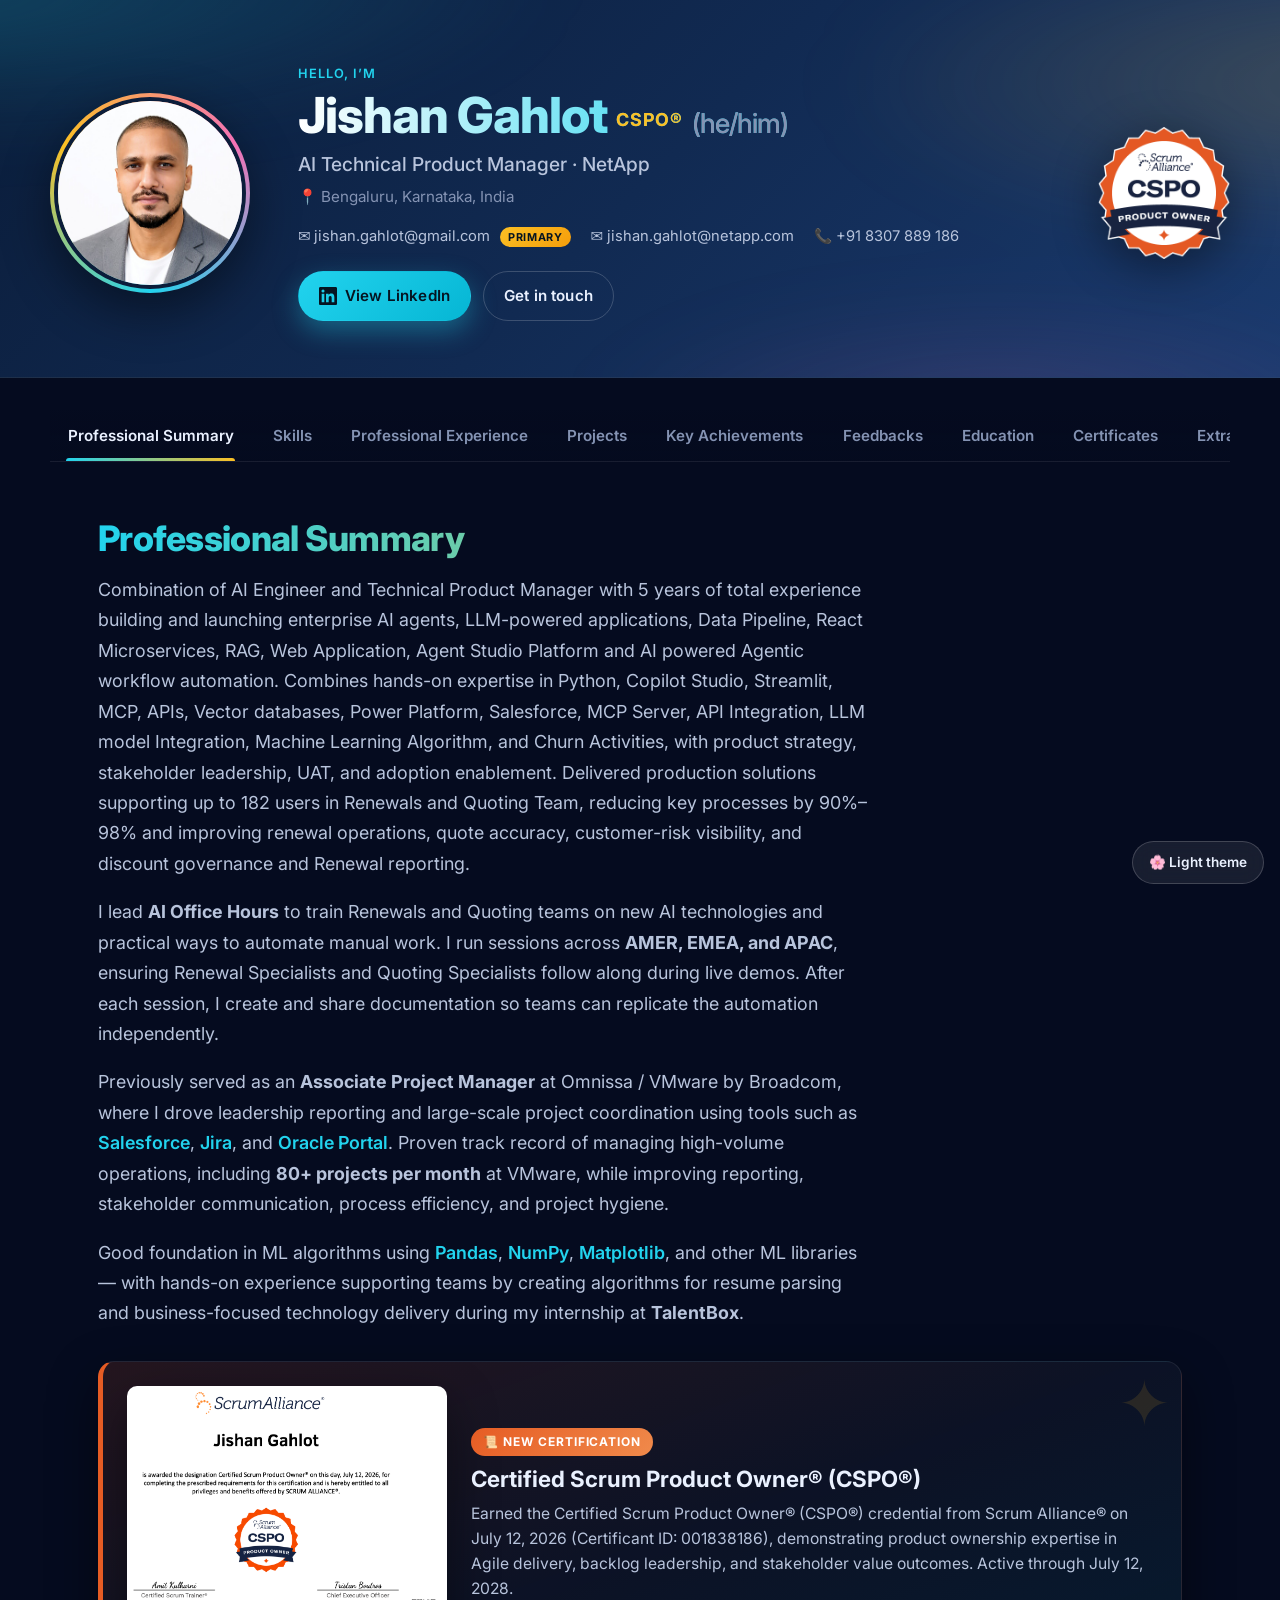
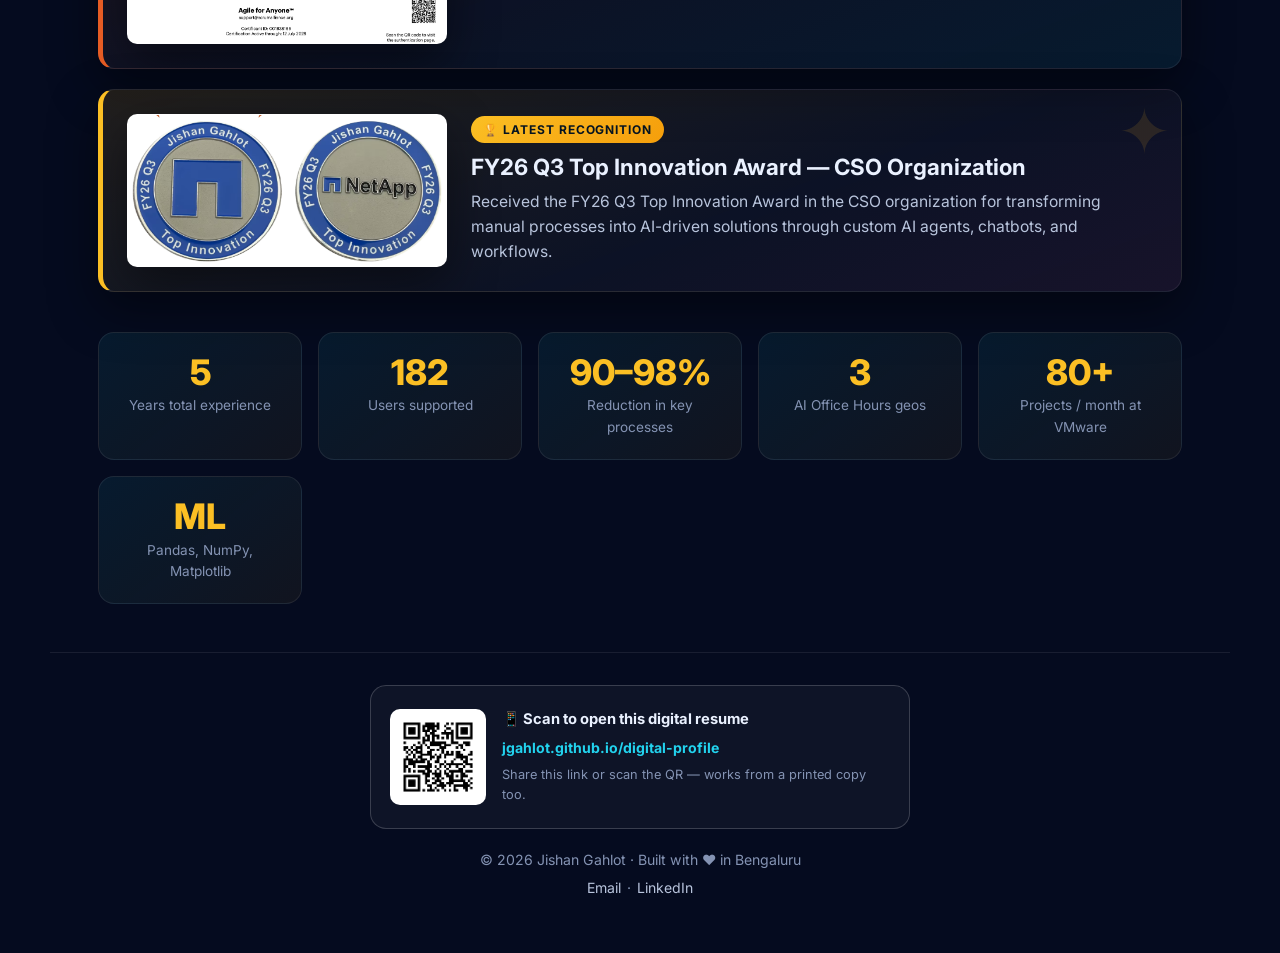
==== commit 2d15e09c: "Add Case Comments Automation and update user counts Include RT-010 in Experience and Projects, and c" ====
--- a/backup-dark/index.html
+++ b/backup-dark/index.html
@@ -69,7 +69,7 @@
       <article class="panel is-active" role="tabpanel" id="panel-summary" aria-labelledby="tab-summary">
         <h2 class="panel__title">Professional Summary</h2>
         <p class="panel__lead">
-          Combination of AI Engineer and Technical Product Manager with 5 years of total experience building and launching enterprise AI agents, LLM-powered applications, Data Pipeline, React Microservices, RAG, Web Application, Agent Studio Platform and AI powered Agentic workflow automation. Combines hands-on expertise in Python, Copilot Studio, Streamlit, MCP, APIs, Vector databases, Power Platform, Salesforce, MCP Server, API Integration, LLM model Integration, Machine Learning Algorithm, and Churn Activities, with product strategy, stakeholder leadership, UAT, and adoption enablement. Delivered production solutions supporting up to 162 users in Renewals and Quoting Team, reducing key processes by 90%&ndash;98% and improving renewal operations, quote accuracy, customer-risk visibility, and discount governance and Renewal reporting.
+          Combination of AI Engineer and Technical Product Manager with 5 years of total experience building and launching enterprise AI agents, LLM-powered applications, Data Pipeline, React Microservices, RAG, Web Application, Agent Studio Platform and AI powered Agentic workflow automation. Combines hands-on expertise in Python, Copilot Studio, Streamlit, MCP, APIs, Vector databases, Power Platform, Salesforce, MCP Server, API Integration, LLM model Integration, Machine Learning Algorithm, and Churn Activities, with product strategy, stakeholder leadership, UAT, and adoption enablement. Delivered production solutions supporting up to 182 users in Renewals and Quoting Team, reducing key processes by 90%&ndash;98% and improving renewal operations, quote accuracy, customer-risk visibility, and discount governance and Renewal reporting.
         </p>
         <p class="panel__lead">
           I lead <strong>AI Office Hours</strong> to train Renewals and Quoting teams on new AI technologies and practical ways to automate manual work. I run sessions across <strong>AMER, EMEA, and APAC</strong>, ensuring Renewal Specialists and Quoting Specialists follow along during live demos. After each session, I create and share documentation so teams can replicate the automation independently.
@@ -105,7 +105,7 @@
 
         <div class="stats">
           <div class="stat"><span class="stat__num">5</span><span class="stat__lbl">Years total experience</span></div>
-          <div class="stat"><span class="stat__num">162</span><span class="stat__lbl">Users supported</span></div>
+          <div class="stat"><span class="stat__num">182</span><span class="stat__lbl">Users supported</span></div>
           <div class="stat"><span class="stat__num">90&ndash;98%</span><span class="stat__lbl">Reduction in key processes</span></div>
           <div class="stat"><span class="stat__num">3</span><span class="stat__lbl">AI Office Hours geos</span></div>
           <div class="stat"><span class="stat__num">80+</span><span class="stat__lbl">Projects / month at VMware</span></div>
@@ -195,6 +195,10 @@
                   <p>Owned the modernization of Quote Validation within the Renewals Toolkit, converting a manual three-file comparison process into a self-service workflow that runs 15 validation checks and consolidates Multi Quote, Scope, and Score data into one output. Reduced processing time from approximately 60 minutes to 1 minute per validation, a <strong>98%</strong> reduction.</p>
                 </div>
                 <div class="project">
+                  <h5>Case Comments Automation (RT-010)</h5>
+                  <p>Designed and developed a Python/Streamlit solution that retrieves quote data directly from the Oracle CPQ database and generates standardized, configuration-level renewal case comments using deterministic business rules. Automated SLA, ASUP, NRD, serial-number, and quote-detail processing, with email-ready output, Excel/PDF exports, and a grounded AI assistant — reducing manual effort and saving approximately <strong>5&ndash;15 minutes</strong> per case while improving accuracy and consistency for QS and Renewals teams.</p>
+                </div>
+                <div class="project">
                   <h5>Quote Comparison Studio</h5>
                   <p>Led product strategy and UAT for Quote Comparison Studio, transforming fragmented CPQ, PDF, and spreadsheet reviews into an AI-assisted workflow that compares historic and current quotes in <strong>2&ndash;3 minutes</strong> versus approximately 60 minutes manually. Reported <strong>95%+</strong> reduction based on research with Renewals overall team, Commercial, and Strategics users.</p>
                 </div>
@@ -216,11 +220,11 @@
                 </div>
                 <div class="project">
                   <h5>CPQ Report Generator</h5>
-                  <p>Independently designed, developed, and deployed a production application that addresses data gaps in standard Oracle CPQ CSV exports. The tool dynamically generates enriched CSV reports with shelf information, software versions, OS capacity, hardware and software details, and EOSL dates. Users can process multiple quote numbers simultaneously, preview results in a structured table, and download complete reports. Reduced report preparation time from approximately <strong>20 minutes</strong> to <strong>1&ndash;2 minutes</strong>, a <strong>90%&ndash;95%</strong> reduction, for <strong>162 users</strong> generating approximately <strong>90&ndash;100 reports</strong>. Validated with <strong>40 testers</strong> and <strong>120 test cases</strong>, achieving <strong>94.2%</strong> output accuracy while improving data completeness, reporting consistency, quote turnaround, and renewal-processing speed.</p>
+                  <p>Independently designed, developed, and deployed a production application that addresses data gaps in standard Oracle CPQ CSV exports. The tool dynamically generates enriched CSV reports with shelf information, software versions, OS capacity, hardware and software details, and EOSL dates. Users can process multiple quote numbers simultaneously, preview results in a structured table, and download complete reports. Reduced report preparation time from approximately <strong>20 minutes</strong> to <strong>1&ndash;2 minutes</strong>, a <strong>90%&ndash;95%</strong> reduction, for <strong>182 users</strong> generating approximately <strong>90&ndash;100 reports</strong>. Validated with <strong>40 testers</strong> and <strong>120 test cases</strong>, achieving <strong>94.2%</strong> output accuracy while improving data completeness, reporting consistency, quote turnaround, and renewal-processing speed.</p>
                 </div>
                 <div class="project">
                   <h5>RCV Calculator (RT-007)</h5>
-                  <p>Independently designed, developed, and deployed a production-ready Recognized Contract Value calculator within the Renewals Toolkit Portal. Built with Python, Streamlit, pandas, APIs, SQL, and an enterprise LLM proxy, it processes Excel, CSV, and PDF files, uses AI-assisted column mapping, and applies Renewals-approved RCV rules across multiple opportunities. Reduced processing time from <strong>30&ndash;40 minutes</strong> to <strong>1&ndash;2 minutes</strong>, a <strong>93%&ndash;98%</strong> reduction, supporting <strong>162 users</strong> processing approximately <strong>80 files weekly</strong>. The solution standardizes renewal-value calculations, reduces manual errors, and generates structured Excel and PDF outputs for internal reporting, forecasting, compensation, and revenue-recognition workflows.</p>
+                  <p>Independently designed, developed, and deployed a production-ready Recognized Contract Value calculator within the Renewals Toolkit Portal. Built with Python, Streamlit, pandas, APIs, SQL, and an enterprise LLM proxy, it processes Excel, CSV, and PDF files, uses AI-assisted column mapping, and applies Renewals-approved RCV rules across multiple opportunities. Reduced processing time from <strong>30&ndash;40 minutes</strong> to <strong>1&ndash;2 minutes</strong>, a <strong>93%&ndash;98%</strong> reduction, supporting <strong>182 users</strong> processing approximately <strong>80 files weekly</strong>. The solution standardizes renewal-value calculations, reduces manual errors, and generates structured Excel and PDF outputs for internal reporting, forecasting, compensation, and revenue-recognition workflows.</p>
                 </div>
               </div>
 
@@ -384,6 +388,34 @@
 
           <article class="proj-card">
             <header class="proj-card__head">
+              <h3>Case Comments Automation (RT-010)</h3>
+              <ul class="proj-tags">
+                <li>Python</li>
+                <li>Streamlit</li>
+                <li>AI Agent</li>
+                <li>LLM Model</li>
+                <li>Oracle CPQ</li>
+                <li>5&ndash;15 min saved</li>
+              </ul>
+            </header>
+            <p class="proj-lead"><strong>What I built —</strong> Designed and developed a Python/Streamlit solution that
+              retrieves quote data directly from the Oracle CPQ database and generates standardized, configuration-level
+              renewal case comments using deterministic business rules.</p>
+            <div class="proj-meta">
+              <div><span class="proj-meta__label">Capabilities</span>
+                <p>Automated SLA, ASUP, NRD, serial-number, and quote-detail processing, with email-ready output,
+                  Excel/PDF exports, and a grounded AI assistant.</p>
+              </div>
+              <div><span class="proj-meta__label">Impact</span>
+                <p>Reduced manual effort and saved approximately <strong>5&ndash;15 minutes</strong> per case while
+                  improving accuracy and consistency for QS and Renewals teams.</p>
+              </div>
+            </div>
+            <p class="proj-status"><strong>Tools:</strong> Python · Streamlit · Oracle CPQ · AI Agent · LLM Model</p>
+          </article>
+
+          <article class="proj-card">
+            <header class="proj-card__head">
               <h3>Quote Comparison Studio</h3>
               <ul class="proj-tags">
                 <li>Product strategy</li>
@@ -548,7 +580,7 @@
               <div><span class="proj-meta__label">Impact</span>
                 <p>Reduced report preparation time from approximately <strong>20 minutes</strong> to
                   <strong>1&ndash;2 minutes</strong> — a <strong>90%&ndash;95%</strong> reduction — for
-                  <strong>162 users</strong> generating approximately <strong>90&ndash;100 reports</strong>.</p>
+                  <strong>182 users</strong> generating approximately <strong>90&ndash;100 reports</strong>.</p>
               </div>
             </div>
             <p class="proj-status"><strong>Validation:</strong> Tested with <strong>40 testers</strong> and
@@ -575,7 +607,7 @@
               <div><span class="proj-meta__label">Impact</span>
                 <p>Reduced processing time from <strong>30&ndash;40 minutes</strong> to
                   <strong>1&ndash;2 minutes</strong> — a <strong>93%&ndash;98%</strong> reduction — and supports
-                  <strong>162 users</strong> processing approximately <strong>80 files weekly</strong>.</p>
+                  <strong>182 users</strong> processing approximately <strong>80 files weekly</strong>.</p>
               </div>
               <div><span class="proj-meta__label">Outputs</span>
                 <p>Structured Excel and PDF outputs for internal reporting, forecasting, compensation, and
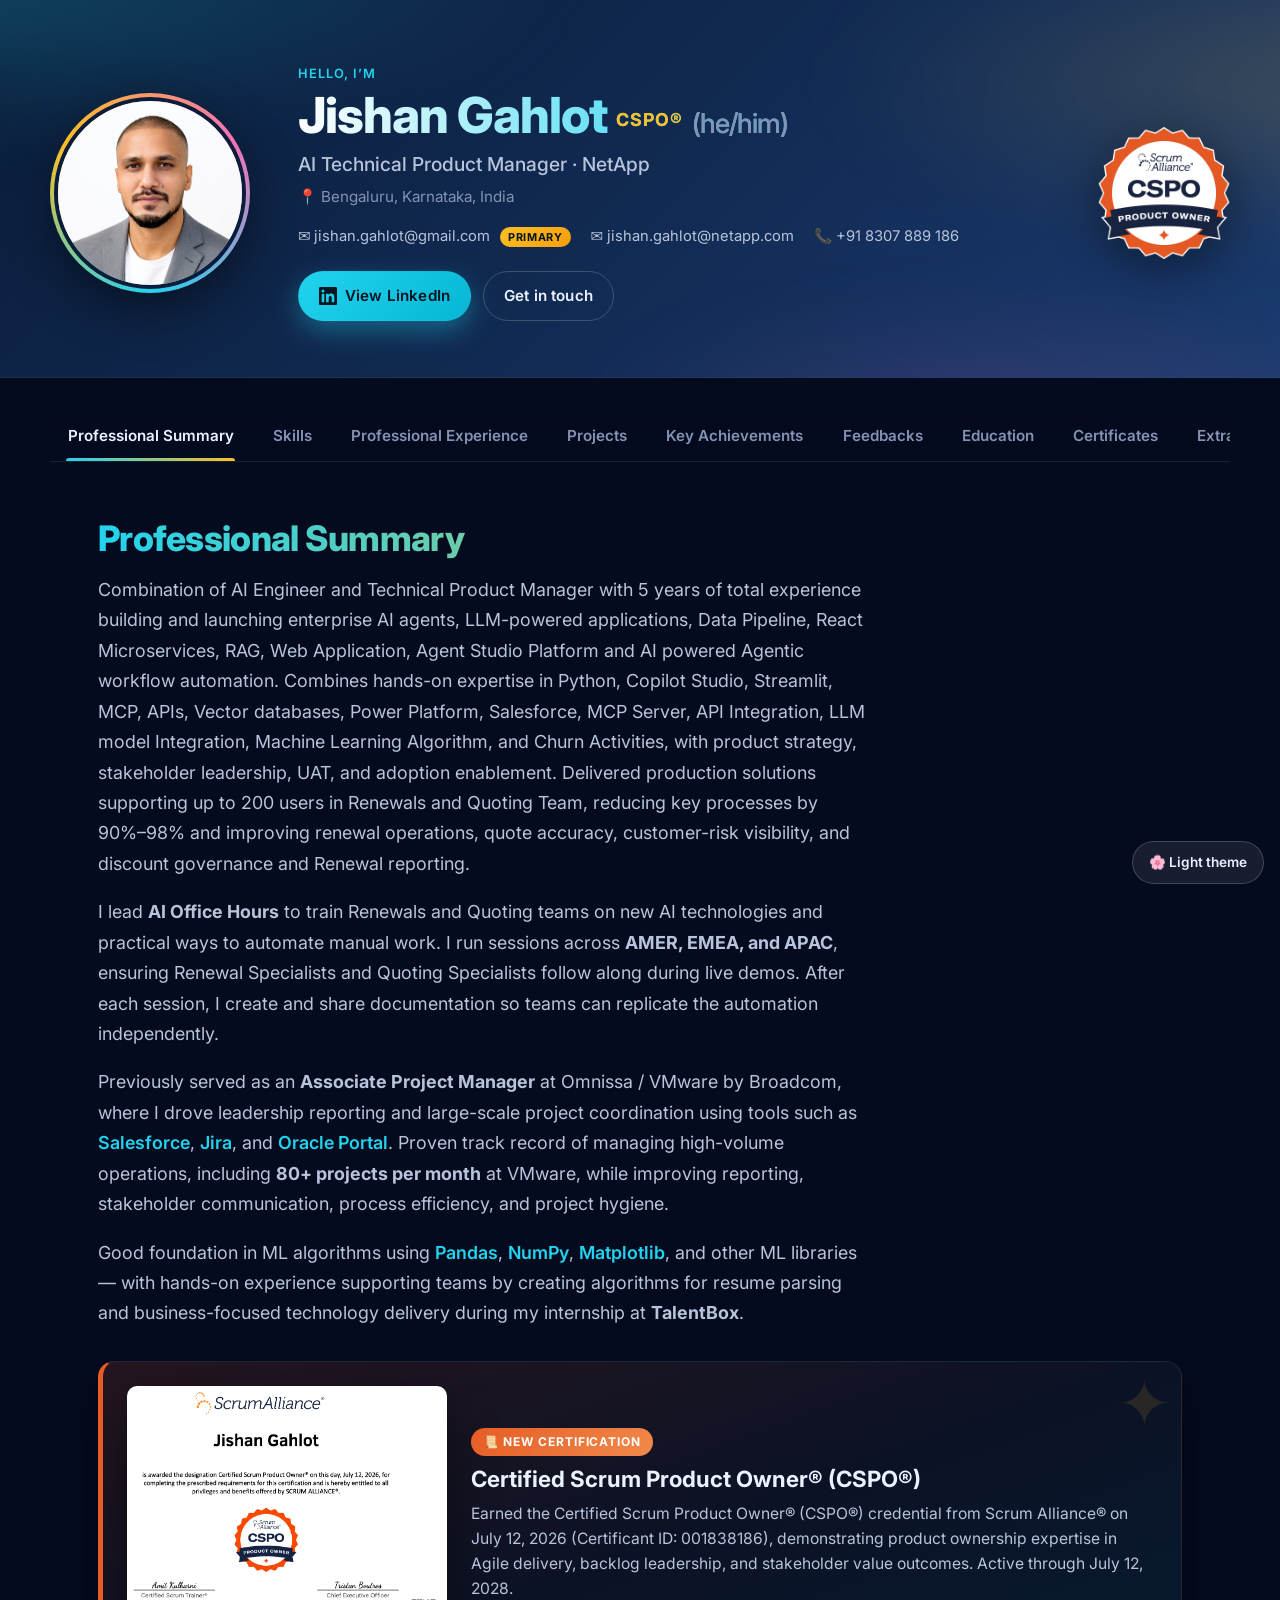
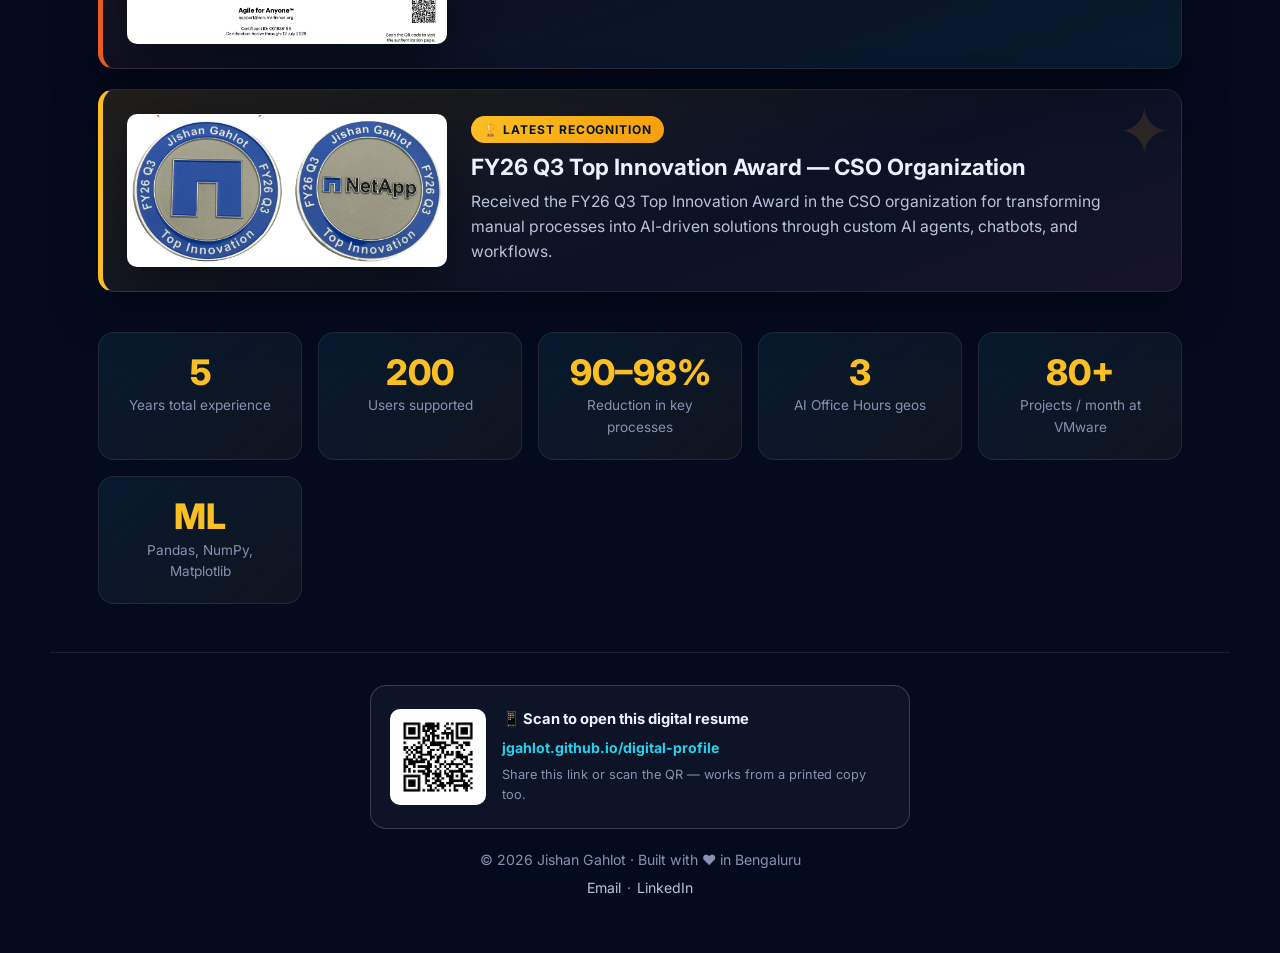
==== commit b681d931: "Update supported user count from 182 to 200 Align summary, stats, experience, and projects across bo" ====
--- a/backup-dark/index.html
+++ b/backup-dark/index.html
@@ -69,7 +69,7 @@
       <article class="panel is-active" role="tabpanel" id="panel-summary" aria-labelledby="tab-summary">
         <h2 class="panel__title">Professional Summary</h2>
         <p class="panel__lead">
-          Combination of AI Engineer and Technical Product Manager with 5 years of total experience building and launching enterprise AI agents, LLM-powered applications, Data Pipeline, React Microservices, RAG, Web Application, Agent Studio Platform and AI powered Agentic workflow automation. Combines hands-on expertise in Python, Copilot Studio, Streamlit, MCP, APIs, Vector databases, Power Platform, Salesforce, MCP Server, API Integration, LLM model Integration, Machine Learning Algorithm, and Churn Activities, with product strategy, stakeholder leadership, UAT, and adoption enablement. Delivered production solutions supporting up to 182 users in Renewals and Quoting Team, reducing key processes by 90%&ndash;98% and improving renewal operations, quote accuracy, customer-risk visibility, and discount governance and Renewal reporting.
+          Combination of AI Engineer and Technical Product Manager with 5 years of total experience building and launching enterprise AI agents, LLM-powered applications, Data Pipeline, React Microservices, RAG, Web Application, Agent Studio Platform and AI powered Agentic workflow automation. Combines hands-on expertise in Python, Copilot Studio, Streamlit, MCP, APIs, Vector databases, Power Platform, Salesforce, MCP Server, API Integration, LLM model Integration, Machine Learning Algorithm, and Churn Activities, with product strategy, stakeholder leadership, UAT, and adoption enablement. Delivered production solutions supporting up to 200 users in Renewals and Quoting Team, reducing key processes by 90%&ndash;98% and improving renewal operations, quote accuracy, customer-risk visibility, and discount governance and Renewal reporting.
         </p>
         <p class="panel__lead">
           I lead <strong>AI Office Hours</strong> to train Renewals and Quoting teams on new AI technologies and practical ways to automate manual work. I run sessions across <strong>AMER, EMEA, and APAC</strong>, ensuring Renewal Specialists and Quoting Specialists follow along during live demos. After each session, I create and share documentation so teams can replicate the automation independently.
@@ -105,7 +105,7 @@
 
         <div class="stats">
           <div class="stat"><span class="stat__num">5</span><span class="stat__lbl">Years total experience</span></div>
-          <div class="stat"><span class="stat__num">182</span><span class="stat__lbl">Users supported</span></div>
+          <div class="stat"><span class="stat__num">200</span><span class="stat__lbl">Users supported</span></div>
           <div class="stat"><span class="stat__num">90&ndash;98%</span><span class="stat__lbl">Reduction in key processes</span></div>
           <div class="stat"><span class="stat__num">3</span><span class="stat__lbl">AI Office Hours geos</span></div>
           <div class="stat"><span class="stat__num">80+</span><span class="stat__lbl">Projects / month at VMware</span></div>
@@ -122,44 +122,63 @@
           <div class="skill-group">
             <h3>AI &amp; Automation</h3>
             <ul class="chips">
-              <li>Copilot Studio</li><li>Abacus AI</li><li>AI Agents</li>
-              <li>Prompt Engineering</li><li>Power Automate</li><li>Power Apps</li>
-              <li>APIs &amp; MCP</li><li>AI Engineering</li><li>AI Automation</li>
+              <li>Copilot Studio</li><li>Abacus AI</li><li>Claude</li>
+              <li>AI Agents</li><li>Autonomous AI Agents &amp; App Builder</li>
+              <li>Agent Studio Platform</li><li>Agentic Workflow Automation</li>
+              <li>Prompt and Harness Engineering</li><li>AI Tool Integration</li>
+              <li>LLM &amp; Agent Orchestration</li>
+              <li>Retrieval-Augmented Generation (RAG)</li><li>Fine Tuning</li>
+              <li>Power Automate</li><li>Power Apps</li>
+              <li>API and MCPs Design</li><li>AI Engineering</li>
+              <li>AI Automation</li><li>skills.md</li>
             </ul>
           </div>
           <div class="skill-group">
             <h3>Product &amp; Program Management</h3>
             <ul class="chips">
-              <li>Product / Program Management</li><li>Agile &amp; Waterfall</li>
+              <li>Product / Program Management</li><li>Product Ownership</li>
+              <li>Agile &amp; Waterfall</li>
               <li>OKRs &amp; KPIs</li><li>JIRA</li><li>Confluence</li>
               <li>MS Project, Loop, Lists</li><li>Project Planning &amp; Docs</li>
+              <li>Technical Documentation</li>
               <li>PRD / BRD</li><li>Stakeholder Management</li>
               <li>Customer Success Management</li><li>Product Delivery</li>
-              <li>Continuous Enhancement</li>
+              <li>Fast Paced Product Delivery</li>
+              <li>Continuous Enhancement</li><li>Performance Optimization</li>
             </ul>
           </div>
           <div class="skill-group">
             <h3>Data &amp; Engineering</h3>
             <ul class="chips">
-              <li>Python (Pair Programming)</li><li>Pandas</li><li>NumPy</li>
-              <li>Matplotlib</li><li>Data Science</li><li>Machine Learning</li>
-              <li>JSON</li><li>Oracle CPQ</li><li>Node.js</li>
+              <li>Python (Pair Programming)</li><li>Streamlit</li>
+              <li>Pandas</li><li>NumPy</li><li>Matplotlib</li>
+              <li>Data Science</li><li>Machine Learning</li>
+              <li>AI / ML Systems Development</li><li>Data Pipeline</li>
+              <li>Microservices</li><li>Vector DB</li><li>Indexing</li>
+              <li>JSON</li><li>CI/CD Pipeline</li>
+              <li>GitHub</li><li>Bitbucket</li>
+              <li>Podman Containerization</li>
+              <li>Oracle CPQ</li><li>Oracle ERP</li><li>Node.js</li>
+              <li>Churn Activities</li>
             </ul>
           </div>
           <div class="skill-group">
             <h3>Enterprise Platforms</h3>
             <ul class="chips">
               <li>Salesforce SFDC</li><li>SPARK</li><li>Microsoft Teams</li>
-              <li>SharePoint</li><li>Power BI</li><li>Business Automation</li>
+              <li>SharePoint</li><li>SharePoint List</li><li>Power Platform</li>
+              <li>Power BI</li><li>Business Automation</li>
               <li>Operational Process</li>
             </ul>
           </div>
           <div class="skill-group">
             <h3>Leadership &amp; Delivery</h3>
             <ul class="chips">
-              <li>Cross-functional Team Leadership</li><li>Software Developer Management</li>
+              <li>Cross-functional Team Leadership</li>
+              <li>Team Leadership &amp; Mentoring</li>
+              <li>Software Developer Management</li>
               <li>Stakeholder Reviews</li><li>Project Review / Hygiene</li>
-              <li>Requirements Gathering</li>
+              <li>Requirements Gathering</li><li>Knowledge Sharing</li>
             </ul>
           </div>
         </div>
@@ -220,11 +239,11 @@
                 </div>
                 <div class="project">
                   <h5>CPQ Report Generator</h5>
-                  <p>Independently designed, developed, and deployed a production application that addresses data gaps in standard Oracle CPQ CSV exports. The tool dynamically generates enriched CSV reports with shelf information, software versions, OS capacity, hardware and software details, and EOSL dates. Users can process multiple quote numbers simultaneously, preview results in a structured table, and download complete reports. Reduced report preparation time from approximately <strong>20 minutes</strong> to <strong>1&ndash;2 minutes</strong>, a <strong>90%&ndash;95%</strong> reduction, for <strong>182 users</strong> generating approximately <strong>90&ndash;100 reports</strong>. Validated with <strong>40 testers</strong> and <strong>120 test cases</strong>, achieving <strong>94.2%</strong> output accuracy while improving data completeness, reporting consistency, quote turnaround, and renewal-processing speed.</p>
+                  <p>Independently designed, developed, and deployed a production application that addresses data gaps in standard Oracle CPQ CSV exports. The tool dynamically generates enriched CSV reports with shelf information, software versions, OS capacity, hardware and software details, and EOSL dates. Users can process multiple quote numbers simultaneously, preview results in a structured table, and download complete reports. Reduced report preparation time from approximately <strong>20 minutes</strong> to <strong>1&ndash;2 minutes</strong>, a <strong>90%&ndash;95%</strong> reduction, for <strong>200 users</strong> generating approximately <strong>90&ndash;100 reports</strong>. Validated with <strong>40 testers</strong> and <strong>120 test cases</strong>, achieving <strong>94.2%</strong> output accuracy while improving data completeness, reporting consistency, quote turnaround, and renewal-processing speed.</p>
                 </div>
                 <div class="project">
                   <h5>RCV Calculator (RT-007)</h5>
-                  <p>Independently designed, developed, and deployed a production-ready Recognized Contract Value calculator within the Renewals Toolkit Portal. Built with Python, Streamlit, pandas, APIs, SQL, and an enterprise LLM proxy, it processes Excel, CSV, and PDF files, uses AI-assisted column mapping, and applies Renewals-approved RCV rules across multiple opportunities. Reduced processing time from <strong>30&ndash;40 minutes</strong> to <strong>1&ndash;2 minutes</strong>, a <strong>93%&ndash;98%</strong> reduction, supporting <strong>182 users</strong> processing approximately <strong>80 files weekly</strong>. The solution standardizes renewal-value calculations, reduces manual errors, and generates structured Excel and PDF outputs for internal reporting, forecasting, compensation, and revenue-recognition workflows.</p>
+                  <p>Independently designed, developed, and deployed a production-ready Recognized Contract Value calculator within the Renewals Toolkit Portal. Built with Python, Streamlit, pandas, APIs, SQL, and an enterprise LLM proxy, it processes Excel, CSV, and PDF files, uses AI-assisted column mapping, and applies Renewals-approved RCV rules across multiple opportunities. Reduced processing time from <strong>30&ndash;40 minutes</strong> to <strong>1&ndash;2 minutes</strong>, a <strong>93%&ndash;98%</strong> reduction, supporting <strong>200 users</strong> processing approximately <strong>80 files weekly</strong>. The solution standardizes renewal-value calculations, reduces manual errors, and generates structured Excel and PDF outputs for internal reporting, forecasting, compensation, and revenue-recognition workflows.</p>
                 </div>
               </div>
 
@@ -580,7 +599,7 @@
               <div><span class="proj-meta__label">Impact</span>
                 <p>Reduced report preparation time from approximately <strong>20 minutes</strong> to
                   <strong>1&ndash;2 minutes</strong> — a <strong>90%&ndash;95%</strong> reduction — for
-                  <strong>182 users</strong> generating approximately <strong>90&ndash;100 reports</strong>.</p>
+                  <strong>200 users</strong> generating approximately <strong>90&ndash;100 reports</strong>.</p>
               </div>
             </div>
             <p class="proj-status"><strong>Validation:</strong> Tested with <strong>40 testers</strong> and
@@ -607,7 +626,7 @@
               <div><span class="proj-meta__label">Impact</span>
                 <p>Reduced processing time from <strong>30&ndash;40 minutes</strong> to
                   <strong>1&ndash;2 minutes</strong> — a <strong>93%&ndash;98%</strong> reduction — and supports
-                  <strong>182 users</strong> processing approximately <strong>80 files weekly</strong>.</p>
+                  <strong>200 users</strong> processing approximately <strong>80 files weekly</strong>.</p>
               </div>
               <div><span class="proj-meta__label">Outputs</span>
                 <p>Structured Excel and PDF outputs for internal reporting, forecasting, compensation, and
@@ -664,12 +683,6 @@
                 <img src="../Award.png" alt="FY26 Q3 Top Innovation Award certificate presented to Jishan Gahlot" loading="lazy" />
                 <figcaption>FY26 Q3 Top Innovation Award · NetApp CSO</figcaption>
               </figure>
-            </div>
-          </li>
-          <li class="achv">
-            <div class="achv__body">
-              <h3>🚀 Promotion: Technical Associate Consultant → Technical Project / Program Manager</h3>
-              <p>Successfully transitioned roles, reflecting outstanding performance and capability demonstrated as an Associate Consultant.</p>
             </div>
           </li>
           <li class="achv">
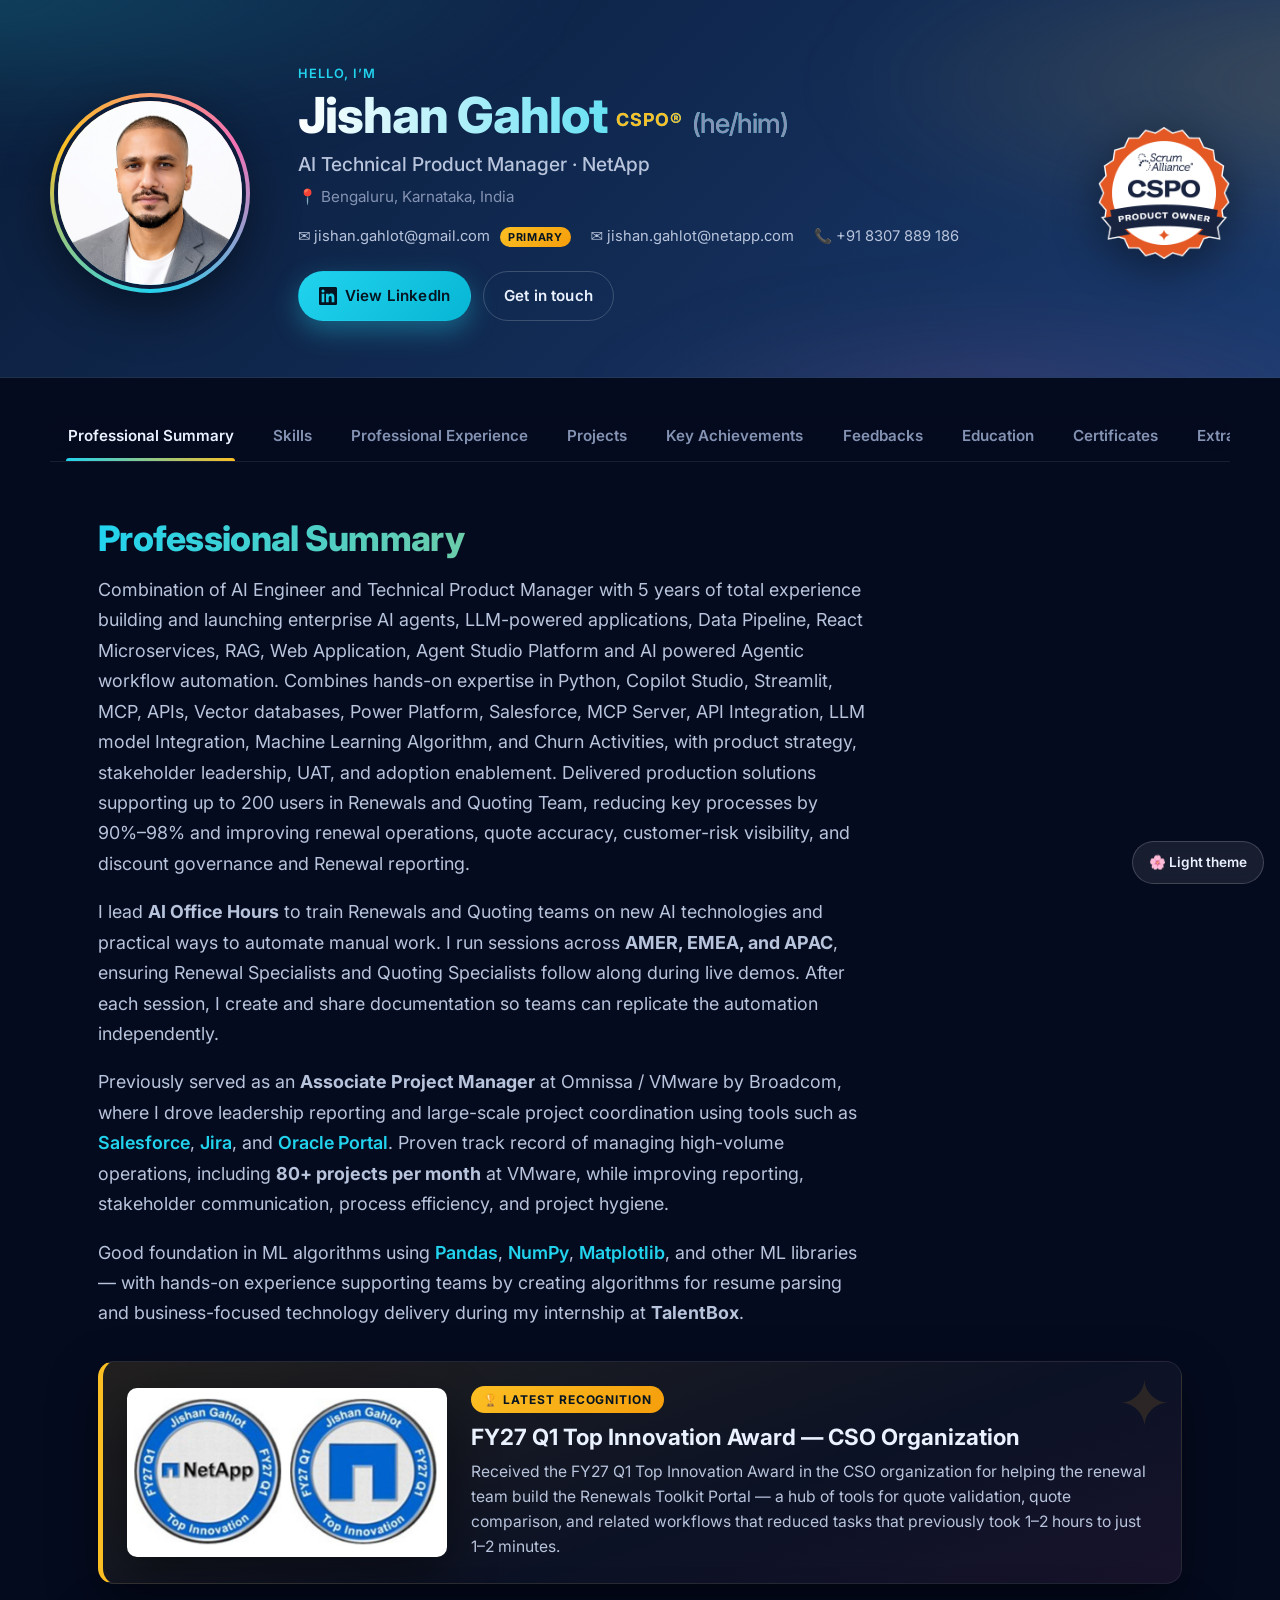
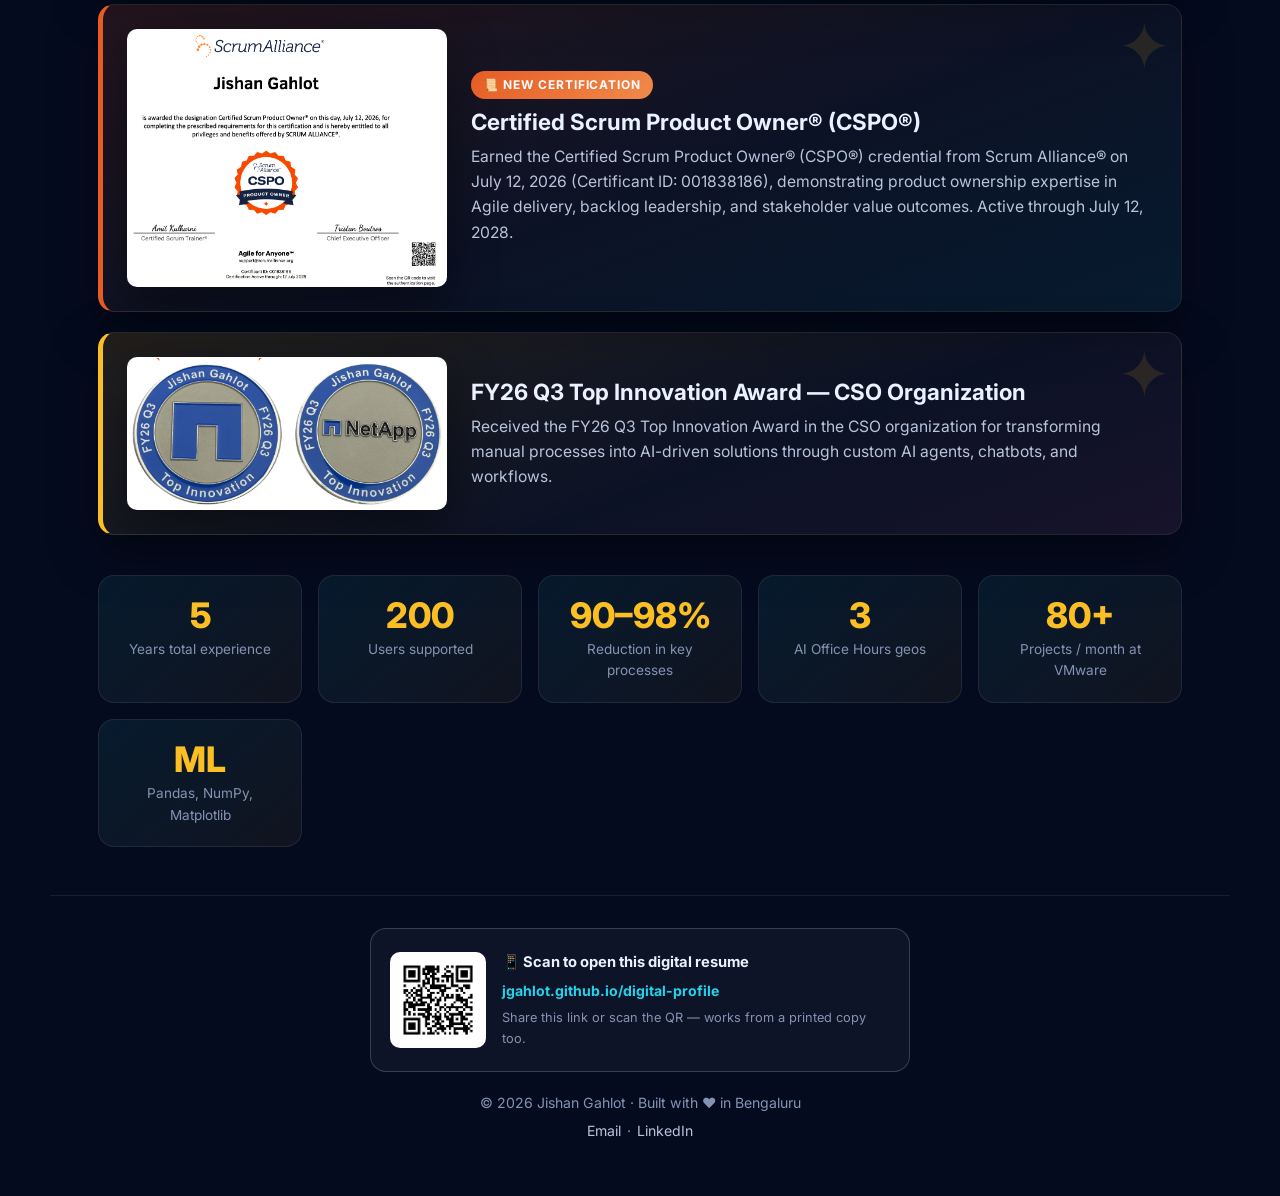
==== commit 7d66b387: "Add FY27 Q1 Top Innovation Award to summary and achievements. Highlight the Renewals Toolkit Portal " ====
--- a/backup-dark/index.html
+++ b/backup-dark/index.html
@@ -81,6 +81,19 @@
           Good foundation in ML algorithms using <span class="hl">Pandas</span>, <span class="hl">NumPy</span>, <span class="hl">Matplotlib</span>, and other ML libraries — with hands-on experience supporting teams by creating algorithms for resume parsing and business-focused technology delivery during my internship at <strong>TalentBox</strong>.
         </p>
 
+        <div class="featured-award">
+          <div class="featured-award__media">
+            <img src="../FY27-Q1.png" alt="FY27 Q1 Top Innovation Award certificate presented to Jishan Gahlot" loading="lazy" />
+          </div>
+          <div class="featured-award__body">
+            <span class="featured-award__ribbon">🏆 Latest Recognition</span>
+            <h3>FY27 Q1 Top Innovation Award — CSO Organization</h3>
+            <p>Received the FY27 Q1 Top Innovation Award in the CSO organization for helping the renewal team build the
+              Renewals Toolkit Portal — a hub of tools for quote validation, quote comparison, and related workflows that
+              reduced tasks that previously took 1&ndash;2 hours to just 1&ndash;2 minutes.</p>
+          </div>
+        </div>
+
         <div class="featured-award featured-award--cspo">
           <div class="featured-award__media">
             <img src="../CSPO_pic.png" alt="Certified Scrum Product Owner certificate awarded to Jishan Gahlot by Scrum Alliance" loading="lazy" />
@@ -97,7 +110,6 @@
             <img src="../Award.png" alt="FY26 Q3 Top Innovation Award certificate presented to Jishan Gahlot" loading="lazy" />
           </div>
           <div class="featured-award__body">
-            <span class="featured-award__ribbon">🏆 Latest Recognition</span>
             <h3>FY26 Q3 Top Innovation Award — CSO Organization</h3>
             <p>Received the FY26 Q3 Top Innovation Award in the CSO organization for transforming manual processes into AI-driven solutions through custom AI agents, chatbots, and workflows.</p>
           </div>
@@ -673,6 +685,20 @@
         <h2 class="panel__title">Key Achievements</h2>
 
         <ul class="achievements">
+          <li class="achv">
+            <div class="achv__body">
+              <h3>🏆 FY27 Q1 Top Innovation Award — CSO Organization</h3>
+              <p>
+                Received the FY27 Q1 Top Innovation Award in the CSO organization for helping the renewal team build the
+                Renewals Toolkit Portal — a hub of tools for quote validation, quote comparison, and related workflows that
+                reduced tasks that previously took 1&ndash;2 hours to just 1&ndash;2 minutes.
+              </p>
+              <figure class="achv__figure">
+                <img src="../FY27-Q1.png" alt="FY27 Q1 Top Innovation Award certificate presented to Jishan Gahlot" loading="lazy" />
+                <figcaption>FY27 Q1 Top Innovation Award · NetApp CSO</figcaption>
+              </figure>
+            </div>
+          </li>
           <li class="achv">
             <div class="achv__body">
               <h3>🏆 FY26 Q3 Top Innovation Award — CSO Organization</h3>
--- a/backup-dark/styles.css
+++ b/backup-dark/styles.css
@@ -455,10 +455,11 @@
   line-height: 1.6;
 }
 .featured-award--cspo {
-  margin-top: 2rem;
   background: linear-gradient(160deg, rgba(230, 92, 36, 0.14) 0%, rgba(255, 255, 255, 0.03) 55%, rgba(34, 211, 238, 0.08) 100%);
   border-left-color: #e65c24;
 }
+.featured-award + .featured-award,
+.featured-award + .featured-award--cspo,
 .featured-award--cspo + .featured-award {
   margin-top: 1.25rem;
 }
